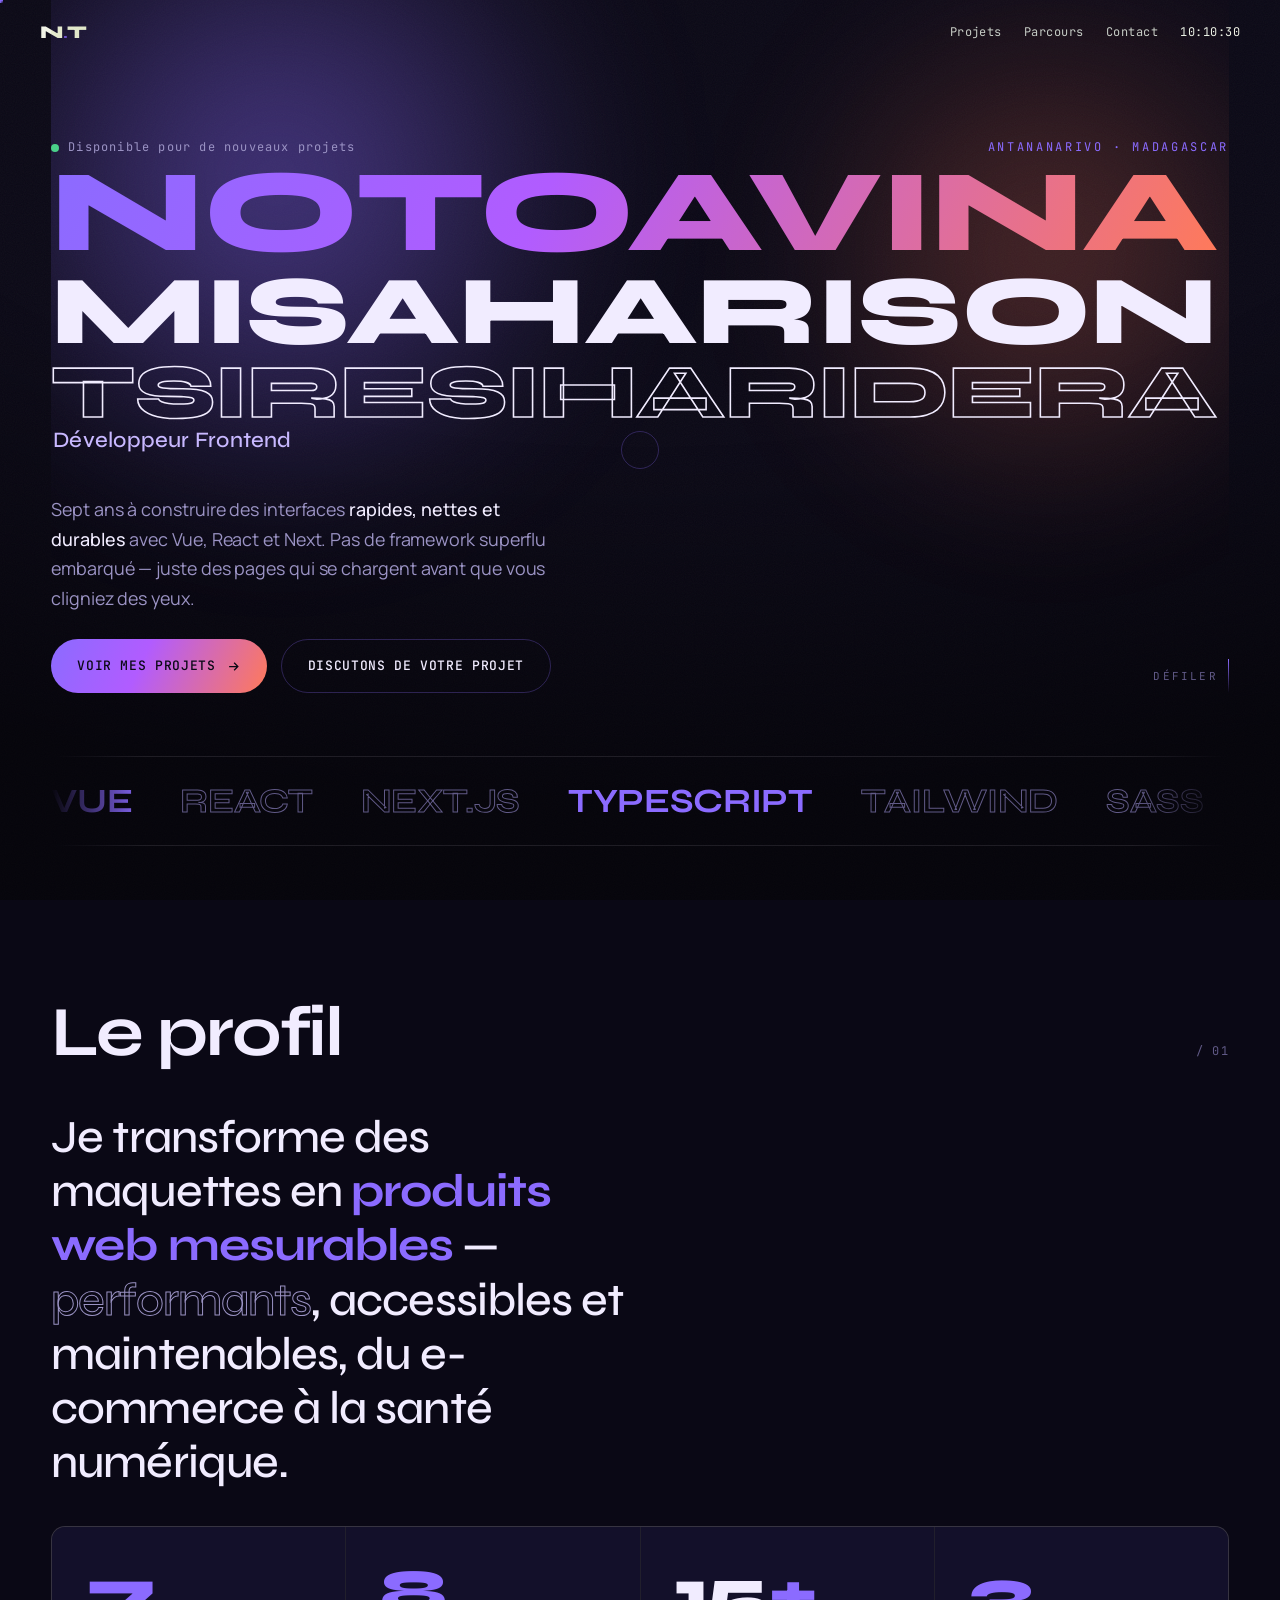
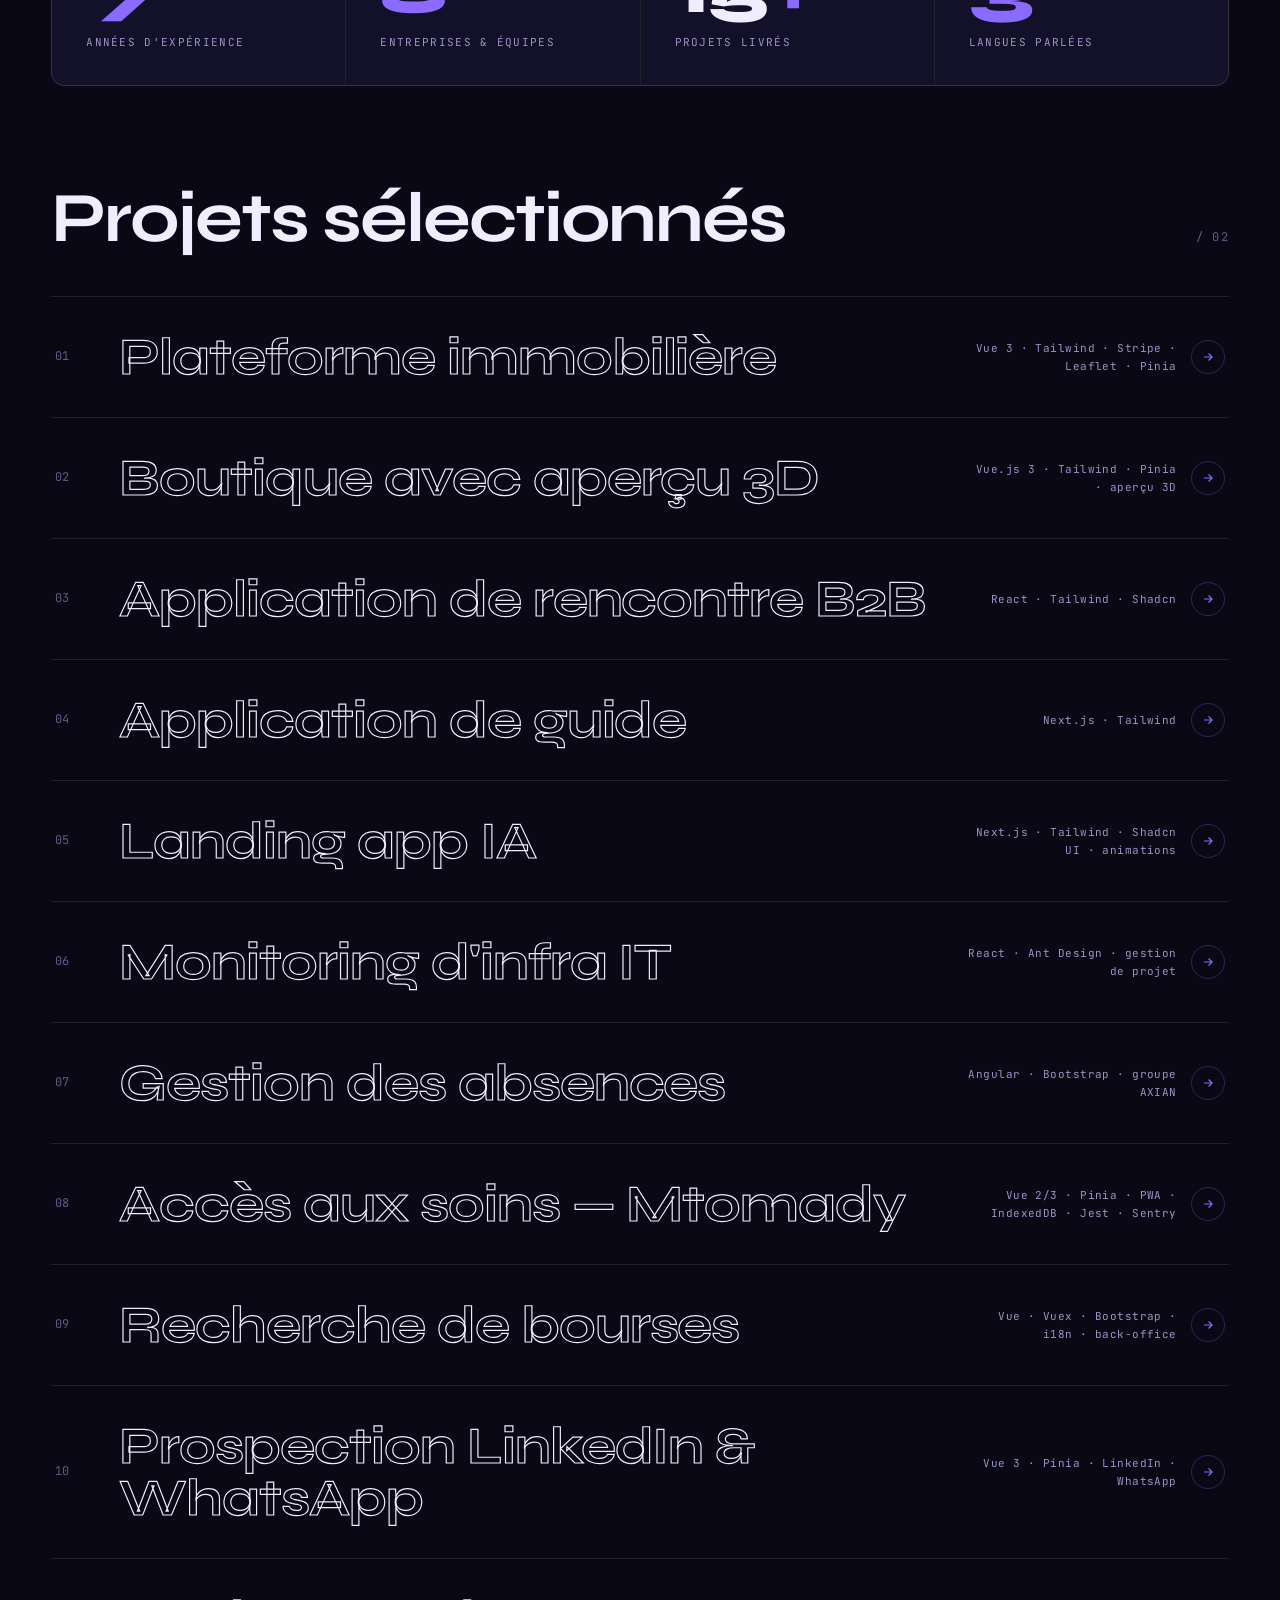
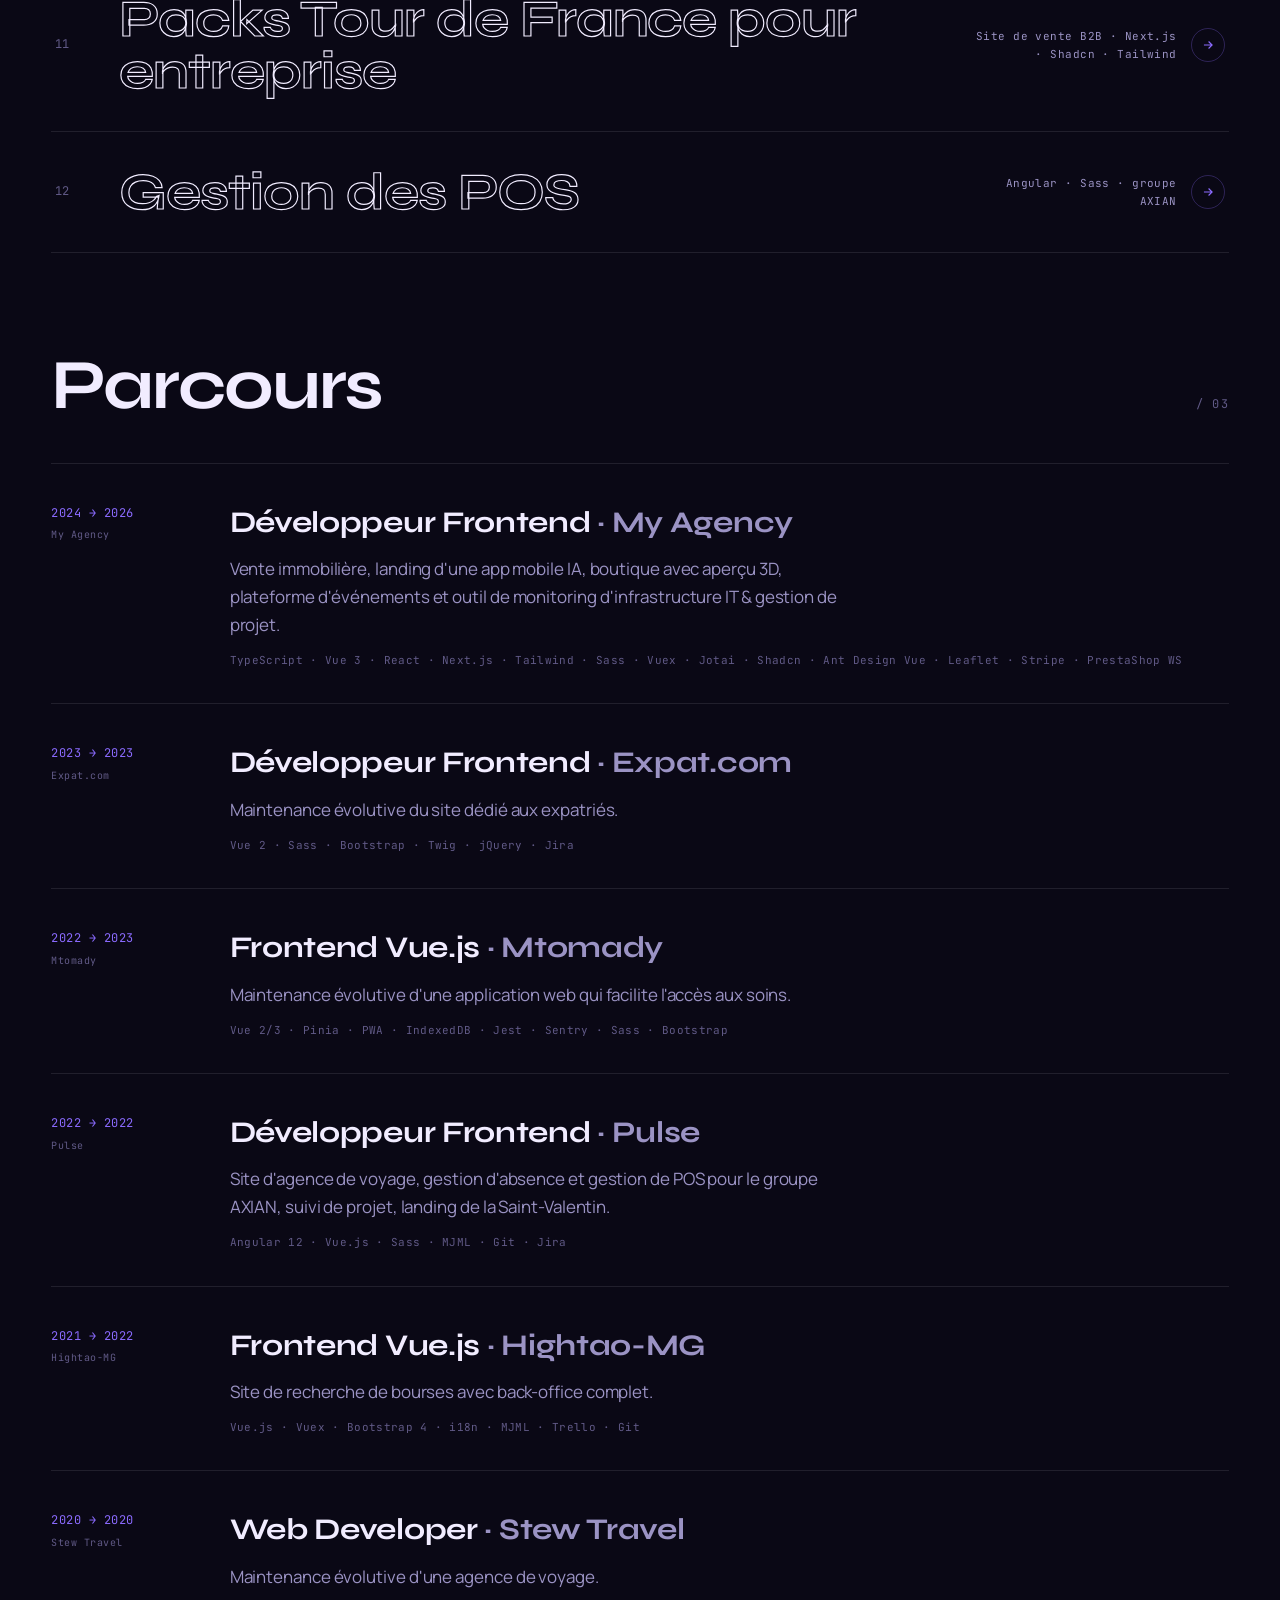
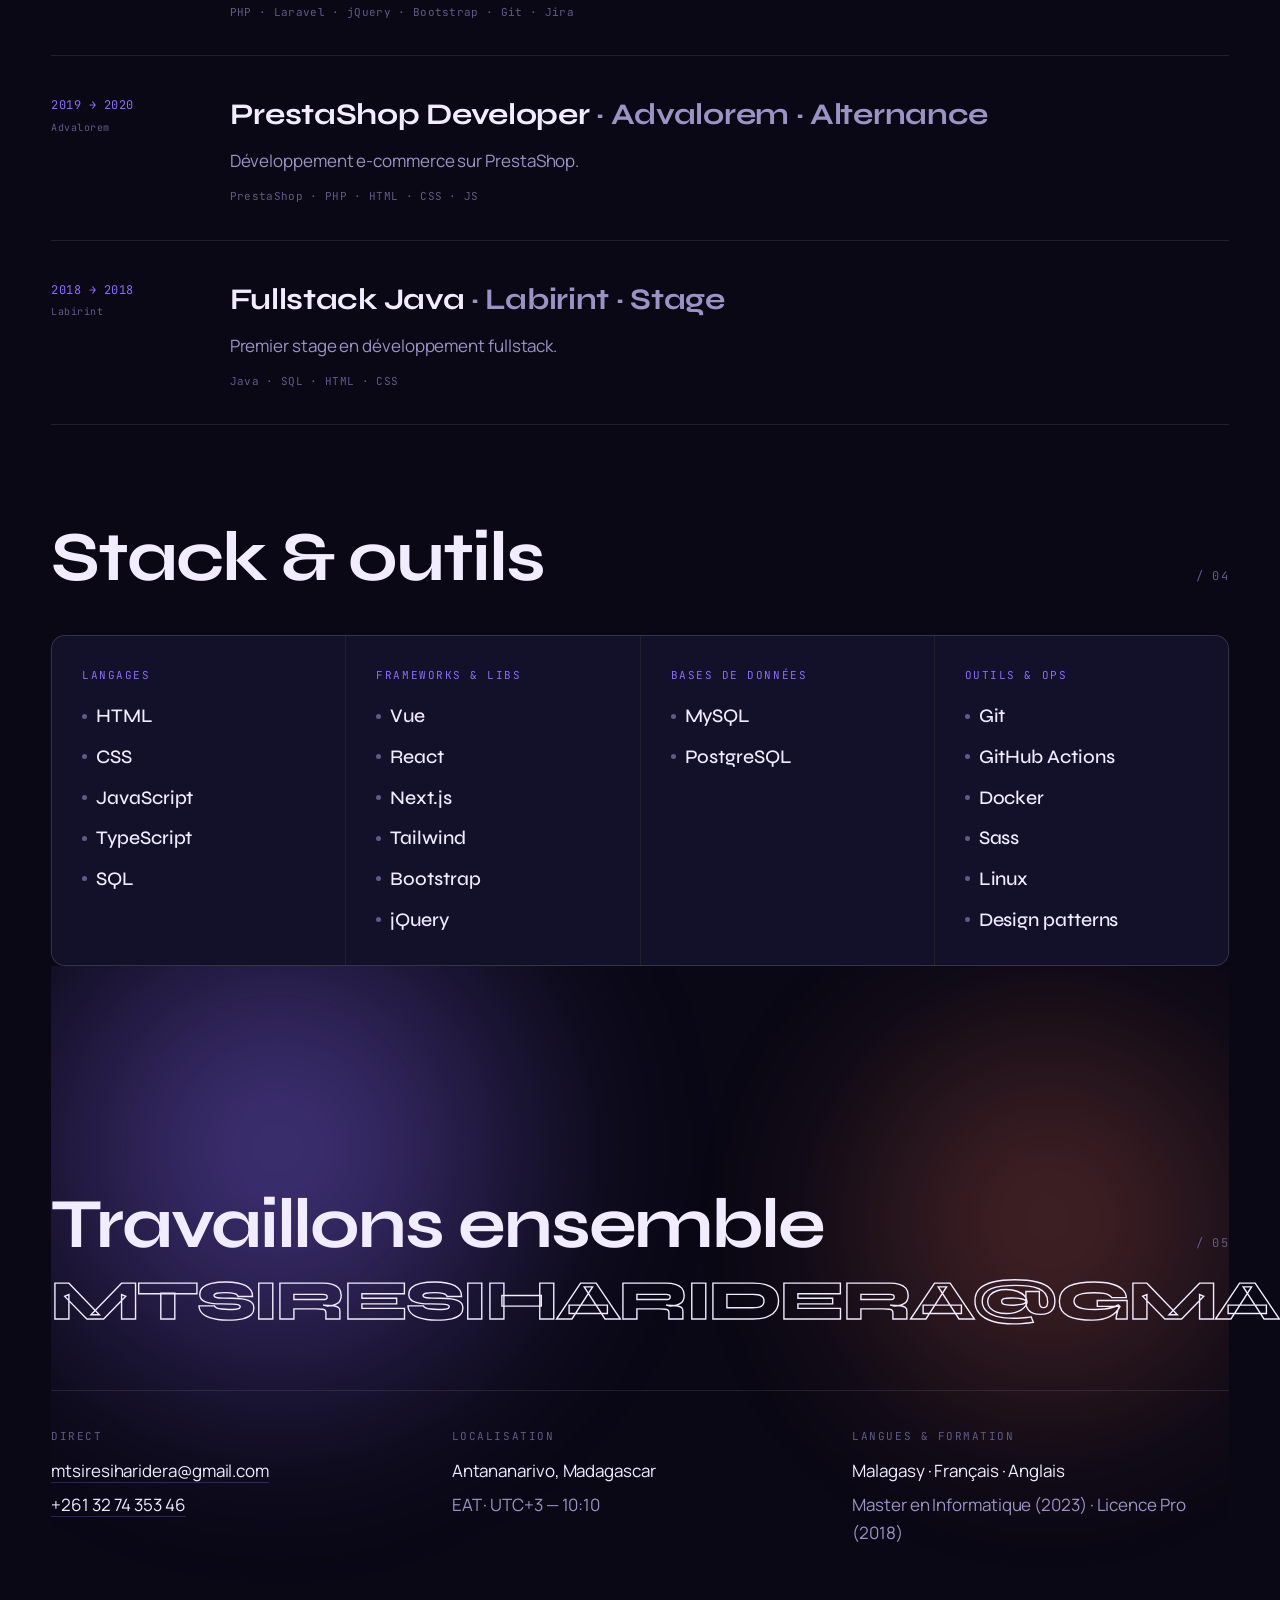
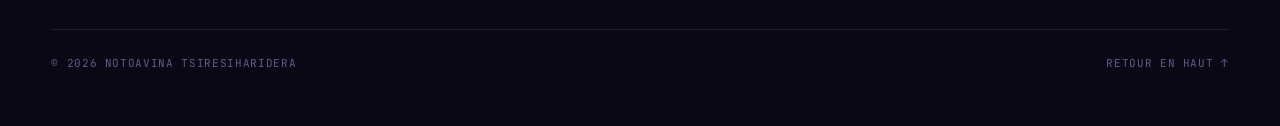
==== index.html @ ce07df44 "Add portfolio page" ====
<!doctype html>
<html lang="fr">
<head>
<meta charset="utf-8">
<meta name="viewport" content="width=device-width, initial-scale=1, viewport-fit=cover">
<title>Notoavina Tsiresiharidera — Développeur Frontend</title>
<meta name="description" content="Notoavina Misaharison Tsiresiharidera — Développeur Frontend basé à Antananarivo. 8 ans à construire des interfaces rapides avec Vue, React et Next.">
<meta name="theme-color" content="#080d1c">

<link rel="preconnect" href="https://fonts.googleapis.com">
<link rel="preconnect" href="https://fonts.gstatic.com" crossorigin>
<link href="https://fonts.googleapis.com/css2?family=Syne:wght@500;600;700;800&family=Manrope:wght@400;500;600;700&family=JetBrains+Mono:wght@400;500&display=swap" rel="stylesheet">

<style>
:root{
  --ink:#0a0815;
  --ink-2:#13102a;
  --ink-3:#1c1640;
  --paper:#f1ecff;
  --dim:#9b93c4;
  --dim-2:#615a87;
  --accent:#8b6bff;
  --accent-2:#c8b8ff;
  --warm:#ff7a59;
  --cool:#8b6bff;
  --line:rgba(241,236,255,.10);
  --line-warm:rgba(139,107,255,.28);
  --grad:linear-gradient(115deg,#8b6bff 0%,#b15cff 42%,#ff7a59 100%);
  --display:'Syne',-apple-system,system-ui,sans-serif;
  --mono:'JetBrains Mono',ui-monospace,monospace;
  --body:'Manrope',-apple-system,BlinkMacSystemFont,'Segoe UI',Roboto,sans-serif;
  --ease:cubic-bezier(.2,.7,.2,1);
}

*{margin:0;padding:0;box-sizing:border-box}
html{-webkit-text-size-adjust:100%}
body{
  background:var(--ink);
  color:var(--paper);
  font-family:var(--body);
  font-size:clamp(15px,1vw + 13px,17px);
  line-height:1.65;
  letter-spacing:-.005em;
  font-weight:400;
  -webkit-font-smoothing:antialiased;
  overflow-x:hidden;
  cursor:none;
}
@media (hover:none),(pointer:coarse){ body{cursor:auto} }

::selection{background:var(--accent);color:var(--ink)}
a{color:inherit;text-decoration:none}
img{max-width:100%}

/* grain + vignette */
.grain{
  position:fixed;inset:0;z-index:1;pointer-events:none;opacity:.045;mix-blend-mode:screen;
  background-image:url("data:image/svg+xml,%3Csvg xmlns='http://www.w3.org/2000/svg' width='160' height='160'%3E%3Cfilter id='n'%3E%3CfeTurbulence type='fractalNoise' baseFrequency='.9' numOctaves='2'/%3E%3C/filter%3E%3Crect width='100%25' height='100%25' filter='url(%23n)'/%3E%3C/svg%3E");
}
.vignette{position:fixed;inset:0;z-index:1;pointer-events:none;
  background:radial-gradient(120% 90% at 50% 0%,transparent 55%,rgba(0,0,0,.5) 100%)}

/* ambient glow */
.glow{position:absolute;inset:0;z-index:-1;pointer-events:none;overflow:hidden}
.glow::before,.glow::after{content:"";position:absolute;border-radius:50%;filter:blur(72px);will-change:transform}
.glow::before{width:60vw;height:60vw;max-width:760px;max-height:760px;left:-12vw;top:-22vh;
  background:radial-gradient(circle,var(--accent),transparent 64%);opacity:.5;animation:float1 17s ease-in-out infinite alternate}
.glow::after{width:48vw;height:48vw;max-width:620px;max-height:620px;right:-10vw;top:-6vh;
  background:radial-gradient(circle,var(--warm),transparent 64%);opacity:.3;animation:float2 21s ease-in-out infinite alternate}
@keyframes float1{to{transform:translate3d(7%,9%,0)}}
@keyframes float2{to{transform:translate3d(-9%,13%,0)}}

/* buttons */
.actions{display:flex;gap:14px;flex-wrap:wrap;margin-top:26px}
.btn{font-family:var(--mono);font-size:13px;letter-spacing:.05em;text-transform:uppercase;
  padding:15px 26px;border-radius:100px;display:inline-flex;align-items:center;gap:10px;font-weight:500;
  transition:transform .35s var(--ease),box-shadow .35s,border-color .3s,color .3s,background .3s}
.btn svg{width:15px;height:15px;transition:transform .35s var(--ease)}
.btn-primary{background:var(--grad);color:#0a0815}
.btn-primary svg{stroke:#0a0815}
.btn-primary:hover{transform:translateY(-3px);box-shadow:0 16px 44px rgba(139,107,255,.45)}
.btn-primary:hover svg{transform:translate(4px,-4px)}
.btn-ghost{border:1px solid var(--line-warm);color:var(--paper)}
.btn-ghost:hover{border-color:var(--accent);color:var(--accent);transform:translateY(-3px)}

/* cursor */
.cur,.cur-d{position:fixed;top:0;left:0;z-index:9999;pointer-events:none;border-radius:50%;
  transform:translate(-50%,-50%);will-change:transform}
.cur{width:38px;height:38px;border:1px solid var(--line-warm);transition:width .25s var(--ease),height .25s var(--ease),border-color .25s,background .25s}
.cur-d{width:5px;height:5px;background:var(--accent)}
.cur.is-hot{width:64px;height:64px;border-color:var(--accent);background:rgba(247,168,107,.06)}
@media (hover:none),(pointer:coarse){ .cur,.cur-d{display:none} }

/* layout */
.wrap{position:relative;z-index:2;width:min(1280px,92vw);margin-inline:auto}
section{position:relative;z-index:2}
.eyebrow{font-family:var(--mono);font-size:12px;letter-spacing:.22em;text-transform:uppercase;color:var(--accent)}

/* nav */
.nav{position:fixed;top:0;left:0;right:0;z-index:50;
  display:flex;align-items:center;justify-content:space-between;
  padding:18px clamp(16px,4vw,40px);
  mix-blend-mode:difference}
.nav .mark{font-family:var(--display);font-weight:800;font-size:18px;letter-spacing:-.02em;color:#fff}
.nav .mark b{color:var(--accent);-webkit-text-fill-color:var(--accent)}
.nav-r{display:flex;align-items:center;gap:22px;font-family:var(--mono);font-size:12px;letter-spacing:.04em}
.nav-r a{color:#fff;opacity:.85;transition:opacity .2s}
.nav-r a:hover{opacity:1}
.clock{color:#fff}
@media(max-width:640px){.nav-r a:not(.cta){display:none}}

/* hero */
.hero{min-height:100svh;display:flex;flex-direction:column;justify-content:flex-end;
  padding-bottom:clamp(28px,6vh,64px);padding-top:120px}
.hero-top{display:flex;justify-content:space-between;align-items:flex-end;gap:24px;flex-wrap:wrap;margin-bottom:auto;padding-top:18px}
.status{display:inline-flex;align-items:center;gap:9px;font-family:var(--mono);font-size:12px;letter-spacing:.1em;color:var(--dim)}
.dot{width:8px;height:8px;border-radius:50%;background:#4ad08a;box-shadow:0 0 0 0 rgba(74,208,138,.6);animation:pulse 2.4s infinite}
@keyframes pulse{0%{box-shadow:0 0 0 0 rgba(74,208,138,.5)}70%{box-shadow:0 0 0 10px rgba(74,208,138,0)}100%{box-shadow:0 0 0 0 rgba(74,208,138,0)}}

.title{font-family:var(--display);font-weight:800;line-height:.92;letter-spacing:-.02em;text-transform:uppercase}
.title .ln{overflow:hidden;display:block}
.title .ln .fit{display:inline-block;white-space:nowrap;font-size:44px;transform:translateY(110%);transition:transform 1s var(--ease)}
.loaded .title .ln .fit{transform:translateY(0)}
.title .ln:nth-child(2) .fit{transition-delay:.07s}
.title .ln:nth-child(3) .fit{transition-delay:.14s}
.title .n-grad{background:var(--grad);-webkit-background-clip:text;background-clip:text;-webkit-text-fill-color:transparent;color:transparent}
.title .n-out{color:transparent;-webkit-text-stroke:1.6px var(--paper);text-stroke:1.6px var(--paper)}
.mid{font-family:var(--display);font-weight:500;font-style:normal;font-size:clamp(15px,2vw,22px);color:var(--accent-2);letter-spacing:.01em;margin:18px 2px 0;text-transform:none}

.hero-foot{display:flex;justify-content:space-between;align-items:flex-end;gap:32px;flex-wrap:wrap;margin-top:clamp(26px,5vh,52px)}
.lede{max-width:46ch;color:var(--dim);font-size:clamp(15px,1.4vw,18px)}
.lede b{color:var(--paper);font-weight:500}
.scroll-c{font-family:var(--mono);font-size:11px;letter-spacing:.2em;color:var(--dim-2);display:flex;align-items:center;gap:10px;text-transform:uppercase}
.scroll-c i{display:block;width:1px;height:34px;background:linear-gradient(var(--accent),transparent);animation:drop 1.8s var(--ease) infinite}
@keyframes drop{0%{transform:scaleY(0);transform-origin:top}45%{transform:scaleY(1);transform-origin:top}55%{transform:scaleY(1);transform-origin:bottom}100%{transform:scaleY(0);transform-origin:bottom}}

/* marquee */
.marquee{border-block:1px solid var(--line);margin-top:clamp(34px,7vh,80px);padding:16px 0;overflow:hidden;white-space:nowrap;-webkit-mask-image:linear-gradient(90deg,transparent,#000 8%,#000 92%,transparent);mask-image:linear-gradient(90deg,transparent,#000 8%,#000 92%,transparent)}
.marquee .track{display:inline-flex;gap:48px;animation:slide 26s linear infinite}
.marquee:hover .track{animation-play-state:paused}
.marquee span{font-family:var(--display);font-weight:700;font-size:clamp(20px,3vw,34px);letter-spacing:-.01em;color:transparent;-webkit-text-stroke:1px var(--dim-2);text-transform:uppercase}
.marquee span.hot{-webkit-text-stroke:0;color:var(--accent)}
@keyframes slide{to{transform:translateX(-50%)}}

/* generic section heads */
.shead{display:flex;align-items:baseline;justify-content:space-between;gap:20px;flex-wrap:wrap;
  padding-block:clamp(64px,11vh,140px) 8px}
.shead h2{font-family:var(--display);font-weight:700;font-size:clamp(30px,5.5vw,76px);line-height:.95;letter-spacing:-.03em}
.shead .num{font-family:var(--mono);font-size:12px;color:var(--dim-2);letter-spacing:.1em}

/* stats */
.stats{display:grid;grid-template-columns:repeat(4,1fr);gap:1px;background:var(--line);border:1px solid var(--line);
  border-radius:14px;overflow:hidden;margin-top:clamp(20px,4vh,40px)}
.stat{background:var(--ink-2);padding:clamp(20px,3vw,34px)}
.stat .n{font-family:var(--display);font-weight:800;font-size:clamp(34px,5vw,62px);line-height:1;letter-spacing:-.02em}
.stat .n em{font-style:normal;color:var(--accent)}
.stat .k{font-family:var(--mono);font-size:11px;letter-spacing:.12em;text-transform:uppercase;color:var(--dim);margin-top:10px}
@media(max-width:760px){.stats{grid-template-columns:repeat(2,1fr)}}

/* intro statement */
.statement{font-family:var(--display);font-weight:500;font-size:clamp(22px,3.6vw,46px);line-height:1.18;letter-spacing:-.02em;max-width:20ch;margin-top:clamp(20px,4vh,46px)}
.statement b{color:var(--accent)}
.statement .o{color:transparent;-webkit-text-stroke:1px var(--dim);text-stroke:1px var(--dim)}

/* WORK index */
.work-list{margin-top:clamp(24px,4vh,40px);border-top:1px solid var(--line)}
.work-item{display:grid;grid-template-columns:46px 1fr auto;align-items:center;gap:18px;
  padding:clamp(20px,3.4vw,34px) 4px;border-bottom:1px solid var(--line);position:relative}
.work-item .wn{font-family:var(--mono);font-size:12px;color:var(--dim-2)}
.work-item h3{font-family:var(--display);font-weight:700;font-size:clamp(22px,4.4vw,52px);letter-spacing:-.02em;line-height:1;
  color:transparent;-webkit-text-stroke:1.2px var(--paper);text-stroke:1.2px var(--paper);transition:color .3s,-webkit-text-stroke .3s}
.work-item .meta{display:flex;align-items:center;gap:14px;flex-wrap:wrap;justify-content:flex-end}
.work-item .tags{font-family:var(--mono);font-size:11px;color:var(--dim);letter-spacing:.04em;text-align:right;max-width:30ch}
.work-item .arrow{width:34px;height:34px;flex:none;border-radius:50%;border:1px solid var(--line-warm);display:grid;place-items:center;
  transition:background .3s,transform .4s var(--ease)}
.work-item .arrow svg{width:14px;height:14px;stroke:var(--accent);transition:transform .4s var(--ease)}
.work-item:hover h3{-webkit-text-stroke:0;color:var(--paper)}
.work-item:hover .arrow{background:var(--accent);transform:rotate(45deg)}
.work-item:hover .arrow svg{stroke:var(--ink)}
.work-item .wfill{position:absolute;inset:0;background:linear-gradient(90deg,rgba(247,168,107,.07),transparent);
  transform:scaleX(0);transform-origin:left;transition:transform .5s var(--ease);z-index:-1}
.work-item:hover .wfill{transform:scaleX(1)}
@media(max-width:760px){
  .work-item{grid-template-columns:34px 1fr;gap:12px}
  .work-item .meta{grid-column:1/-1;justify-content:flex-start;margin-top:14px}
  .work-item .tags{text-align:left}
}

/* floating preview panel (desktop) */
.preview{position:fixed;top:0;left:0;z-index:40;width:340px;height:240px;border-radius:14px;overflow:hidden;
  pointer-events:none;opacity:0;transform:translate(-50%,-50%) scale(.92);transition:opacity .35s,transform .45s var(--ease);
  border:1px solid var(--line-warm);box-shadow:0 30px 80px rgba(0,0,0,.5)}
.preview.on{opacity:1;transform:translate(-50%,-50%) scale(1)}
.preview canvas{width:100%;height:100%;display:block}
.preview .pl{position:absolute;left:14px;bottom:12px;font-family:var(--mono);font-size:11px;letter-spacing:.1em;color:#fff;
  text-shadow:0 1px 8px rgba(0,0,0,.6);text-transform:uppercase}
@media (hover:none),(pointer:coarse){ .preview{display:none} }

/* experience timeline */
.xp{margin-top:clamp(24px,4vh,40px)}
.xp-row{display:grid;grid-template-columns:140px 1fr;gap:clamp(16px,3vw,48px);
  padding:clamp(22px,3.2vw,34px) 0;border-top:1px solid var(--line);align-items:start}
.xp-row:last-child{border-bottom:1px solid var(--line)}
.xp-when{font-family:var(--mono);font-size:12px;color:var(--accent);letter-spacing:.04em;padding-top:6px}
.xp-when small{display:block;color:var(--dim-2);margin-top:4px}
.xp-main h4{font-family:var(--display);font-weight:700;font-size:clamp(20px,2.6vw,30px);letter-spacing:-.01em}
.xp-main h4 span{color:var(--dim)}
.xp-main p{color:var(--dim);max-width:62ch;margin-top:8px}
.xp-main .st{font-family:var(--mono);font-size:11px;color:var(--dim-2);margin-top:12px;letter-spacing:.03em}
@media(max-width:680px){.xp-row{grid-template-columns:1fr;gap:8px}}

/* stack grid */
.stack{display:grid;grid-template-columns:repeat(4,1fr);gap:1px;background:var(--line);border:1px solid var(--line);
  border-radius:14px;overflow:hidden;margin-top:clamp(24px,4vh,40px)}
.scell{background:var(--ink-2);padding:clamp(20px,2.6vw,30px)}
.scell .h{font-family:var(--mono);font-size:11px;letter-spacing:.14em;text-transform:uppercase;color:var(--accent);margin-bottom:16px}
.scell ul{list-style:none;display:flex;flex-direction:column;gap:9px}
.scell li{font-family:var(--display);font-weight:500;font-size:clamp(16px,1.5vw,20px);color:var(--paper);
  display:flex;align-items:center;gap:9px;transition:color .2s,transform .25s var(--ease)}
.scell li::before{content:"";width:5px;height:5px;border-radius:50%;background:var(--dim-2);flex:none;transition:background .2s}
.scell li:hover{color:var(--accent);transform:translateX(4px)}
.scell li:hover::before{background:var(--accent)}
@media(max-width:860px){.stack{grid-template-columns:repeat(2,1fr)}}
@media(max-width:480px){.stack{grid-template-columns:1fr}}

/* contact */
.contact{padding-block:clamp(80px,14vh,180px) clamp(40px,6vh,70px)}
.cmail{display:inline-block;font-family:var(--display);font-weight:800;letter-spacing:-.03em;line-height:.9;text-transform:uppercase;
  font-size:clamp(16px,6vw,56px);color:transparent;-webkit-text-stroke:1.4px var(--paper);text-stroke:1.4px var(--paper);
  transition:-webkit-text-stroke .3s,color .3s;white-space:nowrap}
.cmail:hover{-webkit-text-stroke:0;color:var(--accent)}
.cgrid{display:grid;grid-template-columns:repeat(3,1fr);gap:24px;margin-top:clamp(40px,7vh,72px);
  border-top:1px solid var(--line);padding-top:36px}
.cgrid .h{font-family:var(--mono);font-size:11px;letter-spacing:.14em;text-transform:uppercase;color:var(--dim-2);margin-bottom:12px}
.cgrid p{color:var(--paper)}
.cgrid a{border-bottom:1px solid var(--line-warm);transition:color .2s}
.cgrid a:hover{color:var(--accent)}
@media(max-width:700px){.cgrid{grid-template-columns:1fr;gap:28px}}

.foot{display:flex;justify-content:space-between;align-items:center;gap:20px;flex-wrap:wrap;
  margin-top:clamp(50px,9vh,100px);padding-top:24px;border-top:1px solid var(--line);
  font-family:var(--mono);font-size:11px;letter-spacing:.06em;color:var(--dim-2);text-transform:uppercase}

/* reveal */
.reveal{opacity:0;transform:translateY(26px);transition:opacity .9s var(--ease),transform .9s var(--ease)}
.reveal.in{opacity:1;transform:none}

/* loader */
.loader{position:fixed;inset:0;z-index:200;background:var(--ink);display:grid;place-items:center;
  transition:opacity .6s ease,visibility .6s}
.loader.gone{opacity:0;visibility:hidden}
.loader .lc{font-family:var(--mono);font-size:13px;letter-spacing:.3em;color:var(--accent);text-transform:uppercase}
.loader .lc b{color:var(--paper);font-weight:400}

.foot .totop{transition:color .2s}
.foot .totop:hover{color:var(--accent)}

/* ---- mobile fine-tuning ---- */
@media(max-width:600px){
  body{font-size:15px}
  .hero{padding-top:104px}
  .title .n-out{-webkit-text-stroke-width:1px;text-stroke-width:1px}
  .cmail{-webkit-text-stroke-width:1px;text-stroke-width:1px}
  .hero-foot{margin-top:30px}
  .marquee{margin-top:34px}
  .shead{padding-block:56px 8px}
  .nav{padding:14px 18px}
  .nav .mark{font-size:16px}
}
@media(max-width:380px){
  .wrap{width:91vw}
  .nav-r{gap:14px}
}

@media (prefers-reduced-motion:reduce){
  *{animation:none!important;transition:none!important}
  .title .ln span{transform:none}
  .reveal{opacity:1;transform:none}
}
</style>
</head>
<body>

<div class="loader" id="loader"><div class="lc"><b id="lpct">00</b> — Chargement</div></div>

<div class="grain"></div>
<div class="vignette"></div>
<div class="cur" id="cur"></div>
<div class="cur-d" id="curd"></div>

<div class="preview" id="preview"><canvas id="pcanvas" width="340" height="240"></canvas><div class="pl" id="plabel"></div></div>

<nav class="nav">
  <a class="mark" href="#top">N<b>.</b>T</a>
  <div class="nav-r">
    <a href="#work">Projets</a>
    <a href="#xp">Parcours</a>
    <a href="#contact" class="cta">Contact</a>
    <span class="clock" id="clock">--:--:--</span>
  </div>
</nav>

<main id="top">

<!-- HERO -->
<section class="hero wrap">
  <div class="glow"></div>
  <div class="hero-top">
    <span class="status"><span class="dot"></span>Disponible pour de nouveaux projets</span>
    <span class="eyebrow">Antananarivo · Madagascar</span>
  </div>

  <h1 class="title" id="title">
    <span class="ln"><span class="fit n-grad">Notoavina</span></span>
    <span class="ln"><span class="fit">Misaharison</span></span>
    <span class="ln"><span class="fit n-out">Tsiresiharidera</span></span>
    <span class="mid">Développeur Frontend</span>
  </h1>

  <div class="hero-foot">
    <div class="lede-wrap">
      <p class="lede">Sept ans à construire des interfaces <b>rapides, nettes et durables</b> avec Vue, React et Next. Pas de framework superflu embarqué — juste des pages qui se chargent avant que vous cligniez des yeux.</p>
      <div class="actions">
        <a class="btn btn-primary" href="#work">Voir mes projets <svg viewBox="0 0 24 24" fill="none"><path d="M5 12h14M13 6l6 6-6 6" stroke-width="2"/></svg></a>
        <a class="btn btn-ghost" href="#contact">Discutons de votre projet</a>
      </div>
    </div>
    <span class="scroll-c">Défiler<i></i></span>
  </div>

  <div class="marquee" aria-hidden="true">
    <div class="track" id="mtrack"></div>
  </div>
</section>

<!-- INTRO / STATS -->
<section class="wrap" id="about">
  <div class="shead reveal"><h2>Le profil</h2><span class="num">/ 01</span></div>
  <p class="statement reveal">Je transforme des maquettes en <b>produits web mesurables</b> — <span class="o">performants</span>, accessibles et maintenables, du e-commerce à la santé numérique.</p>

  <div class="stats reveal">
    <div class="stat"><div class="n"><em>7</em></div><div class="k">Années d'expérience</div></div>
    <div class="stat"><div class="n"><em>8</em></div><div class="k">Entreprises & équipes</div></div>
    <div class="stat"><div class="n">15<em>+</em></div><div class="k">Projets livrés</div></div>
    <div class="stat"><div class="n"><em>3</em></div><div class="k">Langues parlées</div></div>
  </div>
</section>

<!-- WORK -->
<section class="wrap" id="work">
  <div class="shead reveal"><h2>Projets sélectionnés</h2><span class="num">/ 02</span></div>
  <div class="work-list" id="worklist">
    <a class="work-item" href="#contact" data-hue="22" data-label="Vue 3 · Stripe · Leaflet"><span class="wfill"></span>
      <span class="wn">01</span>
      <h3>Plateforme immobilière</h3>
      <span class="meta"><span class="tags">Vue 3 · Tailwind · Stripe · Leaflet · Pinia</span>
      <span class="arrow"><svg viewBox="0 0 24 24" fill="none"><path d="M5 12h14M13 6l6 6-6 6" stroke-width="2"/></svg></span></span>
    </a>
    <a class="work-item" href="#contact" data-hue="280" data-label="Vue 3 · Tailwind · Pinia"><span class="wfill"></span>
      <span class="wn">02</span>
      <h3>Boutique avec aperçu 3D</h3>
      <span class="meta"><span class="tags">Vue.js 3 · Tailwind · Pinia · aperçu 3D</span>
      <span class="arrow"><svg viewBox="0 0 24 24" fill="none"><path d="M5 12h14M13 6l6 6-6 6" stroke-width="2"/></svg></span></span>
    </a>
    <a class="work-item" href="#contact" data-hue="320" data-label="React · Tailwind · Shadcn"><span class="wfill"></span>
      <span class="wn">03</span>
      <h3>Application de rencontre B2B</h3>
      <span class="meta"><span class="tags">React · Tailwind · Shadcn</span>
      <span class="arrow"><svg viewBox="0 0 24 24" fill="none"><path d="M5 12h14M13 6l6 6-6 6" stroke-width="2"/></svg></span></span>
    </a>
    <a class="work-item" href="#contact" data-hue="175" data-label="Next.js · Tailwind"><span class="wfill"></span>
      <span class="wn">04</span>
      <h3>Application de guide</h3>
      <span class="meta"><span class="tags">Next.js · Tailwind</span>
      <span class="arrow"><svg viewBox="0 0 24 24" fill="none"><path d="M5 12h14M13 6l6 6-6 6" stroke-width="2"/></svg></span></span>
    </a>
    <a class="work-item" href="#contact" data-hue="200" data-label="Next · Tailwind · Shadcn"><span class="wfill"></span>
      <span class="wn">05</span>
      <h3>Landing app IA</h3>
      <span class="meta"><span class="tags">Next.js · Tailwind · Shadcn UI · animations</span>
      <span class="arrow"><svg viewBox="0 0 24 24" fill="none"><path d="M5 12h14M13 6l6 6-6 6" stroke-width="2"/></svg></span></span>
    </a>
    <a class="work-item" href="#contact" data-hue="150" data-label="React · Ant Design"><span class="wfill"></span>
      <span class="wn">06</span>
      <h3>Monitoring d'infra IT</h3>
      <span class="meta"><span class="tags">React · Ant Design · gestion de projet</span>
      <span class="arrow"><svg viewBox="0 0 24 24" fill="none"><path d="M5 12h14M13 6l6 6-6 6" stroke-width="2"/></svg></span></span>
    </a>
    <a class="work-item" href="#contact" data-hue="100" data-label="Angular · Bootstrap"><span class="wfill"></span>
      <span class="wn">07</span>
      <h3>Gestion des absences</h3>
      <span class="meta"><span class="tags">Angular · Bootstrap · groupe AXIAN</span>
      <span class="arrow"><svg viewBox="0 0 24 24" fill="none"><path d="M5 12h14M13 6l6 6-6 6" stroke-width="2"/></svg></span></span>
    </a>
    <a class="work-item" href="#contact" data-hue="340" data-label="Vue 2/3 · Pinia · PWA"><span class="wfill"></span>
      <span class="wn">08</span>
      <h3>Accès aux soins — Mtomady</h3>
      <span class="meta"><span class="tags">Vue 2/3 · Pinia · PWA · IndexedDB · Jest · Sentry</span>
      <span class="arrow"><svg viewBox="0 0 24 24" fill="none"><path d="M5 12h14M13 6l6 6-6 6" stroke-width="2"/></svg></span></span>
    </a>
    <a class="work-item" href="#contact" data-hue="50" data-label="Vue · Vuex · i18n"><span class="wfill"></span>
      <span class="wn">09</span>
      <h3>Recherche de bourses</h3>
      <span class="meta"><span class="tags">Vue · Vuex · Bootstrap · i18n · back-office</span>
      <span class="arrow"><svg viewBox="0 0 24 24" fill="none"><path d="M5 12h14M13 6l6 6-6 6" stroke-width="2"/></svg></span></span>
    </a>
    <a class="work-item" href="#contact" data-hue="215" data-label="Vue 3 · Pinia"><span class="wfill"></span>
      <span class="wn">10</span>
      <h3>Prospection LinkedIn &amp; WhatsApp</h3>
      <span class="meta"><span class="tags">Vue 3 · Pinia · LinkedIn · WhatsApp</span>
      <span class="arrow"><svg viewBox="0 0 24 24" fill="none"><path d="M5 12h14M13 6l6 6-6 6" stroke-width="2"/></svg></span></span>
    </a>
    <a class="work-item" href="#contact" data-hue="38" data-label="Next.js · Shadcn · Tailwind"><span class="wfill"></span>
      <span class="wn">11</span>
      <h3>Packs Tour de France pour entreprise</h3>
      <span class="meta"><span class="tags">Site de vente B2B · Next.js · Shadcn · Tailwind</span>
      <span class="arrow"><svg viewBox="0 0 24 24" fill="none"><path d="M5 12h14M13 6l6 6-6 6" stroke-width="2"/></svg></span></span>
    </a>
    <a class="work-item" href="#contact" data-hue="130" data-label="Angular · Sass"><span class="wfill"></span>
      <span class="wn">12</span>
      <h3>Gestion des POS</h3>
      <span class="meta"><span class="tags">Angular · Sass · groupe AXIAN</span>
      <span class="arrow"><svg viewBox="0 0 24 24" fill="none"><path d="M5 12h14M13 6l6 6-6 6" stroke-width="2"/></svg></span></span>
    </a>
  </div>
</section>

<!-- EXPERIENCE -->
<section class="wrap" id="xp">
  <div class="shead reveal"><h2>Parcours</h2><span class="num">/ 03</span></div>
  <div class="xp">
    <div class="xp-row reveal">
      <div class="xp-when">2024 → 2026<small>My Agency</small></div>
      <div class="xp-main">
        <h4>Développeur Frontend <span>· My Agency</span></h4>
        <p>Vente immobilière, landing d'une app mobile IA, boutique avec aperçu 3D, plateforme d'événements et outil de monitoring d'infrastructure IT & gestion de projet.</p>
        <div class="st">TypeScript · Vue 3 · React · Next.js · Tailwind · Sass · Vuex · Jotai · Shadcn · Ant Design Vue · Leaflet · Stripe · PrestaShop WS</div>
      </div>
    </div>
    <div class="xp-row reveal">
      <div class="xp-when">2023 → 2023<small>Expat.com</small></div>
      <div class="xp-main">
        <h4>Développeur Frontend <span>· Expat.com</span></h4>
        <p>Maintenance évolutive du site dédié aux expatriés.</p>
        <div class="st">Vue 2 · Sass · Bootstrap · Twig · jQuery · Jira</div>
      </div>
    </div>
    <div class="xp-row reveal">
      <div class="xp-when">2022 → 2023<small>Mtomady</small></div>
      <div class="xp-main">
        <h4>Frontend Vue.js <span>· Mtomady</span></h4>
        <p>Maintenance évolutive d'une application web qui facilite l'accès aux soins.</p>
        <div class="st">Vue 2/3 · Pinia · PWA · IndexedDB · Jest · Sentry · Sass · Bootstrap</div>
      </div>
    </div>
    <div class="xp-row reveal">
      <div class="xp-when">2022 → 2022<small>Pulse</small></div>
      <div class="xp-main">
        <h4>Développeur Frontend <span>· Pulse</span></h4>
        <p>Site d'agence de voyage, gestion d'absence et gestion de POS pour le groupe AXIAN, suivi de projet, landing de la Saint-Valentin.</p>
        <div class="st">Angular 12 · Vue.js · Sass · MJML · Git · Jira</div>
      </div>
    </div>
    <div class="xp-row reveal">
      <div class="xp-when">2021 → 2022<small>Hightao-MG</small></div>
      <div class="xp-main">
        <h4>Frontend Vue.js <span>· Hightao-MG</span></h4>
        <p>Site de recherche de bourses avec back-office complet.</p>
        <div class="st">Vue.js · Vuex · Bootstrap 4 · i18n · MJML · Trello · Git</div>
      </div>
    </div>
    <div class="xp-row reveal">
      <div class="xp-when">2020 → 2020<small>Stew Travel</small></div>
      <div class="xp-main">
        <h4>Web Developer <span>· Stew Travel</span></h4>
        <p>Maintenance évolutive d'une agence de voyage.</p>
        <div class="st">PHP · Laravel · jQuery · Bootstrap · Git · Jira</div>
      </div>
    </div>
    <div class="xp-row reveal">
      <div class="xp-when">2019 → 2020<small>Advalorem</small></div>
      <div class="xp-main">
        <h4>PrestaShop Developer <span>· Advalorem · Alternance</span></h4>
        <p>Développement e-commerce sur PrestaShop.</p>
        <div class="st">PrestaShop · PHP · HTML · CSS · JS</div>
      </div>
    </div>
    <div class="xp-row reveal">
      <div class="xp-when">2018 → 2018<small>Labirint</small></div>
      <div class="xp-main">
        <h4>Fullstack Java <span>· Labirint · Stage</span></h4>
        <p>Premier stage en développement fullstack.</p>
        <div class="st">Java · SQL · HTML · CSS</div>
      </div>
    </div>
  </div>
</section>

<!-- STACK -->
<section class="wrap" id="stack">
  <div class="shead reveal"><h2>Stack & outils</h2><span class="num">/ 04</span></div>
  <div class="stack reveal">
    <div class="scell">
      <div class="h">Langages</div>
      <ul><li>HTML</li><li>CSS</li><li>JavaScript</li><li>TypeScript</li><li>SQL</li></ul>
    </div>
    <div class="scell">
      <div class="h">Frameworks & libs</div>
      <ul><li>Vue</li><li>React</li><li>Next.js</li><li>Tailwind</li><li>Bootstrap</li><li>jQuery</li></ul>
    </div>
    <div class="scell">
      <div class="h">Bases de données</div>
      <ul><li>MySQL</li><li>PostgreSQL</li></ul>
    </div>
    <div class="scell">
      <div class="h">Outils & ops</div>
      <ul><li>Git</li><li>GitHub Actions</li><li>Docker</li><li>Sass</li><li>Linux</li><li>Design patterns</li></ul>
    </div>
  </div>
</section>

<!-- CONTACT -->
<section class="wrap contact" id="contact">
  <div class="glow"></div>
  <div class="shead reveal" style="padding-bottom:18px"><h2>Travaillons ensemble</h2><span class="num">/ 05</span></div>
  <a class="cmail reveal" href="mailto:mtsiresiharidera@gmail.com">mtsiresiharidera@gmail.com</a>

  <div class="cgrid reveal">
    <div>
      <div class="h">Direct</div>
      <p><a href="mailto:mtsiresiharidera@gmail.com">mtsiresiharidera@gmail.com</a></p>
      <p style="margin-top:6px"><a href="tel:+261327435346">+261 32 74 353 46</a></p>
    </div>
    <div>
      <div class="h">Localisation</div>
      <p>Antananarivo, Madagascar</p>
      <p style="margin-top:6px;color:var(--dim)">EAT · UTC+3 — <span id="clock2">--:--</span></p>
    </div>
    <div>
      <div class="h">Langues & formation</div>
      <p>Malagasy · Français · Anglais</p>
      <p style="margin-top:6px;color:var(--dim)">Master en Informatique (2023) · Licence Pro (2018)</p>
    </div>
  </div>

  <div class="foot">
    <span>© 2026 Notoavina Tsiresiharidera</span>
    <a href="#top" class="totop">Retour en haut ↑</a>
  </div>
</section>

</main>

<script>
(function(){
  var reduce = window.matchMedia('(prefers-reduced-motion:reduce)').matches;
  var coarse = window.matchMedia('(hover:none),(pointer:coarse)').matches;

  /* ---- loader ---- */
  var loader=document.getElementById('loader'), lpct=document.getElementById('lpct'), p=0;
  var li=setInterval(function(){ p=Math.min(100,p+Math.ceil(Math.random()*18)); lpct.textContent=('0'+p).slice(-2); if(p>=100){clearInterval(li);} },70);
  function finish(){
    setTimeout(function(){
      lpct.textContent='100';
      loader.classList.add('gone');
      document.body.classList.add('loaded');
    }, 380);
  }
  if(document.readyState==='complete') finish(); else window.addEventListener('load',finish);

  /* ---- marquee content ---- */
  var words=['Vue','React','Next.js','TypeScript','Tailwind','Sass','Pinia','Vuex','Docker','GitHub Actions','PostgreSQL','PWA','Performance','Accessibilité'];
  var track=document.getElementById('mtrack'), html='';
  function build(){ var s=''; words.forEach(function(w,i){ s+='<span'+(i%3===0?' class="hot"':'')+'>'+w+'</span>'; }); return s; }
  track.innerHTML=build()+build();

  /* ---- fit the name to the available width (no clipping, full-bleed feel) ---- */
  var titleEl=document.getElementById('title');
  function fitName(){
    if(!titleEl) return;
    var cap=Math.min(window.innerHeight*0.2,192);
    titleEl.querySelectorAll('.fit').forEach(function(el){
      var box=el.parentElement.clientWidth;
      el.style.fontSize='100px';
      var nat=el.scrollWidth||1;
      var size=100*(box/nat)*0.99;
      el.style.fontSize=Math.min(size,cap)+'px';
    });
  }
  fitName();
  if(document.fonts&&document.fonts.ready){ document.fonts.ready.then(fitName); }
  var rsz; addEventListener('resize',function(){ clearTimeout(rsz); rsz=setTimeout(fitName,120); },{passive:true});

  /* ---- clock (Antananarivo) ---- */
  var c1=document.getElementById('clock'), c2=document.getElementById('clock2');
  function tick(){
    try{
      var t=new Date().toLocaleTimeString('fr-FR',{timeZone:'Indian/Antananarivo',hour12:false});
      if(c1)c1.textContent=t;
      if(c2)c2.textContent=t.slice(0,5);
    }catch(e){}
  }
  tick(); setInterval(tick,1000);

  /* ---- reveal ---- */
  var io=new IntersectionObserver(function(es){
    es.forEach(function(e){ if(e.isIntersecting){ e.target.classList.add('in'); io.unobserve(e.target);} });
  },{threshold:.12, rootMargin:'0px 0px -8% 0px'});
  document.querySelectorAll('.reveal').forEach(function(el){ io.observe(el); });

  /* ---- cursor ---- */
  if(!coarse && !reduce){
    var cur=document.getElementById('cur'), curd=document.getElementById('curd');
    var mx=innerWidth/2,my=innerHeight/2,cx=mx,cy=my;
    addEventListener('mousemove',function(e){ mx=e.clientX;my=e.clientY; curd.style.transform='translate('+(mx-2.5)+'px,'+(my-2.5)+'px)'; },{passive:true});
    (function loop(){ cx+=(mx-cx)*.18; cy+=(my-cy)*.18; cur.style.transform='translate('+(cx-19)+'px,'+(cy-19)+'px)'; requestAnimationFrame(loop); })();
    document.querySelectorAll('a,.work-item,li,.cmail,.stat').forEach(function(el){
      el.addEventListener('mouseenter',function(){cur.classList.add('is-hot')});
      el.addEventListener('mouseleave',function(){cur.classList.remove('is-hot')});
    });
  }

  /* ---- work preview (generative canvas, no images) ---- */
  if(!coarse){
    var prev=document.getElementById('preview'), cv=document.getElementById('pcanvas'), ctx=cv.getContext('2d'), plabel=document.getElementById('plabel');
    var W=340,H=240, raf=null, hue=20, on=false, px=0,py=0, tx=0,ty=0, seed=0;
    function draw(){
      seed+=0.012;
      ctx.clearRect(0,0,W,H);
      // base
      var g=ctx.createLinearGradient(0,0,W,H);
      g.addColorStop(0,'hsl('+hue+',55%,16%)');
      g.addColorStop(1,'hsl('+((hue+40)%360)+',60%,9%)');
      ctx.fillStyle=g; ctx.fillRect(0,0,W,H);
      // moving blobs
      for(var i=0;i<3;i++){
        var bx=W*(.3+.4*Math.sin(seed+i*2.1)), by=H*(.4+.35*Math.cos(seed*1.3+i));
        var r=ctx.createRadialGradient(bx,by,0,bx,by,150);
        r.addColorStop(0,'hsla('+((hue+i*30)%360)+',85%,60%,'+(.5-i*.12)+')');
        r.addColorStop(1,'hsla('+hue+',85%,60%,0)');
        ctx.fillStyle=r; ctx.fillRect(0,0,W,H);
      }
      // grid lines (interface motif)
      ctx.strokeStyle='rgba(255,255,255,.08)'; ctx.lineWidth=1;
      for(var x=0;x<=W;x+=34){ctx.beginPath();ctx.moveTo(x,0);ctx.lineTo(x,H);ctx.stroke();}
      for(var y=0;y<=H;y+=34){ctx.beginPath();ctx.moveTo(0,y);ctx.lineTo(W,y);ctx.stroke();}
      raf=requestAnimationFrame(draw);
    }
    function move(e){ tx=e.clientX; ty=e.clientY; }
    (function pl(){ px+=(tx-px)*.16; py+=(ty-py)*.16; prev.style.left=px+'px'; prev.style.top=py+'px'; requestAnimationFrame(pl); })();
    document.querySelectorAll('.work-item').forEach(function(it){
      it.addEventListener('mouseenter',function(e){
        hue=parseFloat(it.dataset.hue)||20; plabel.textContent=it.dataset.label||'';
        tx=px=e.clientX; ty=py=e.clientY;
        prev.classList.add('on'); if(!raf) draw();
      });
      it.addEventListener('mousemove',move);
      it.addEventListener('mouseleave',function(){ prev.classList.remove('on'); if(raf){cancelAnimationFrame(raf);raf=null;} });
    });
  }

  /* ---- smooth anchor ---- */
  document.querySelectorAll('a[href^="#"]').forEach(function(a){
    a.addEventListener('click',function(e){
      var id=a.getAttribute('href'); if(id.length<2) return;
      var t=document.querySelector(id); if(!t) return;
      e.preventDefault(); t.scrollIntoView({behavior:reduce?'auto':'smooth',block:'start'});
    });
  });
})();
</script>
</body>
</html>
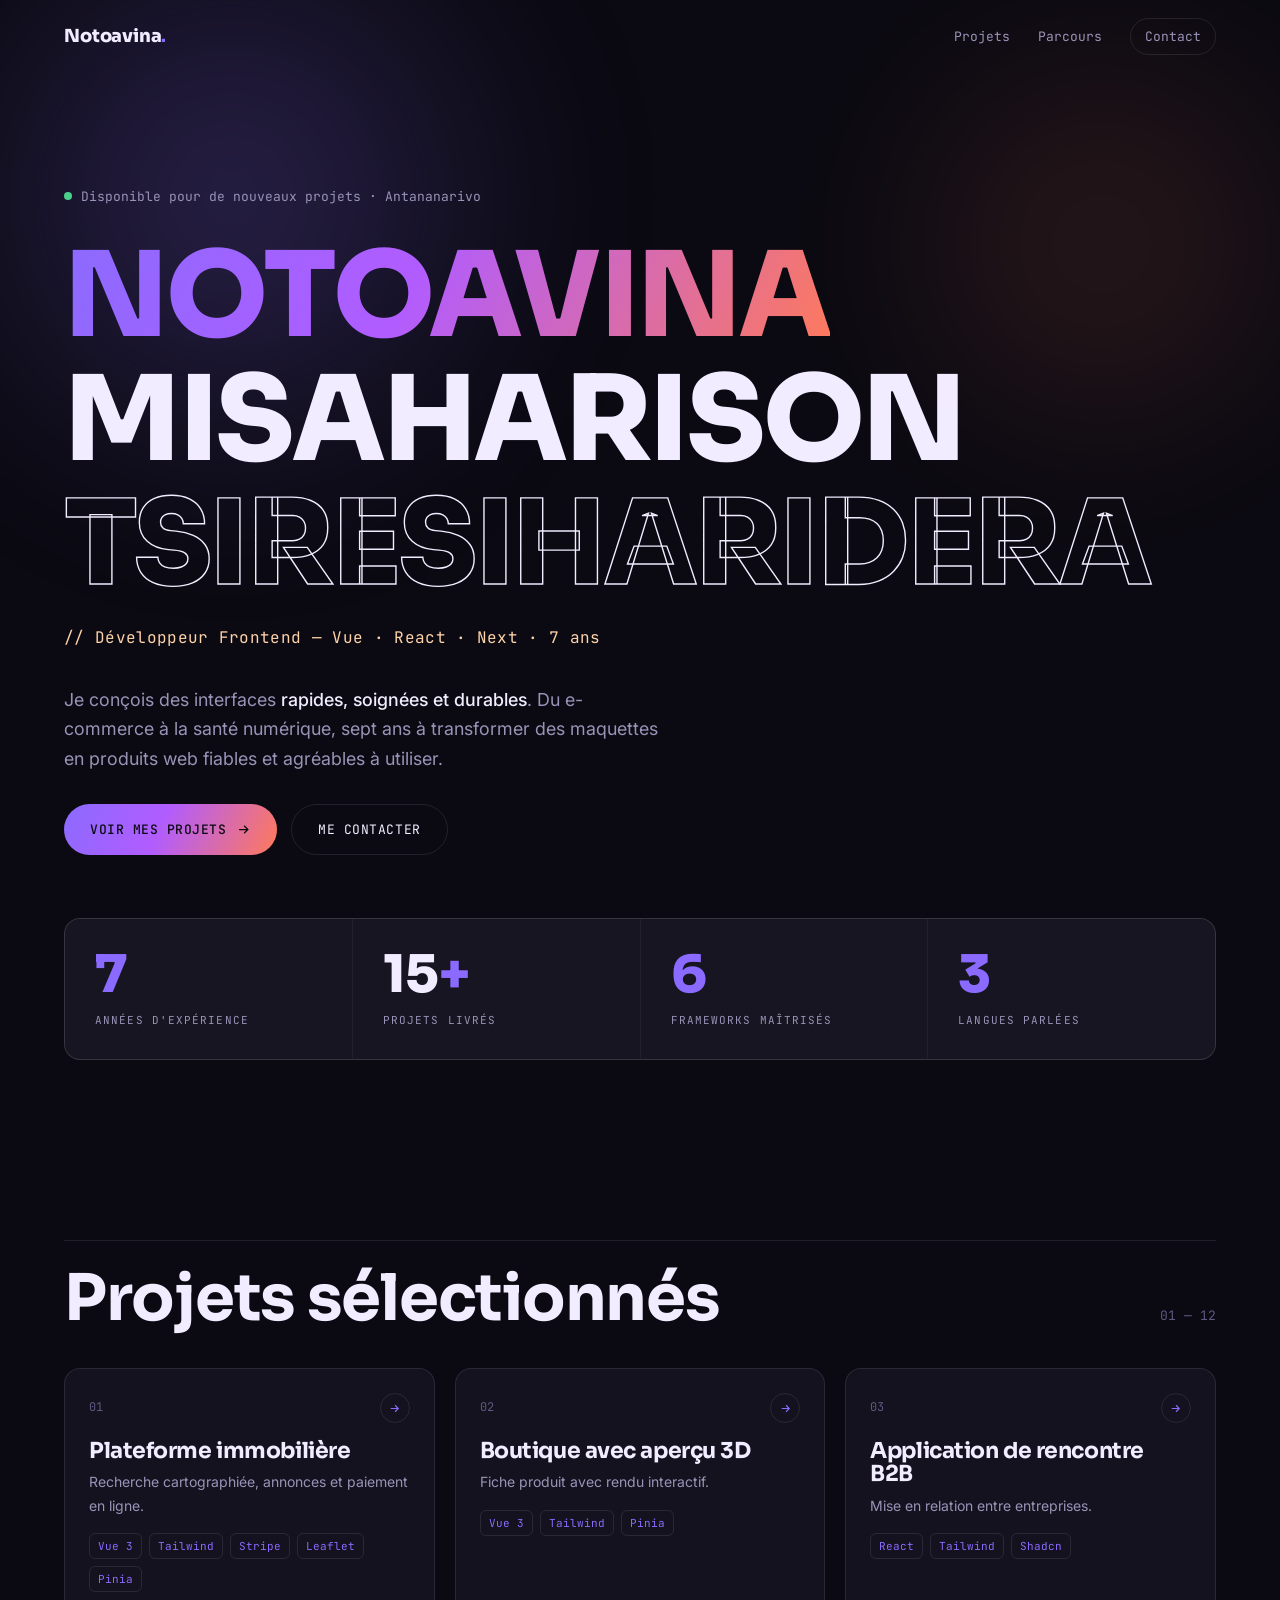
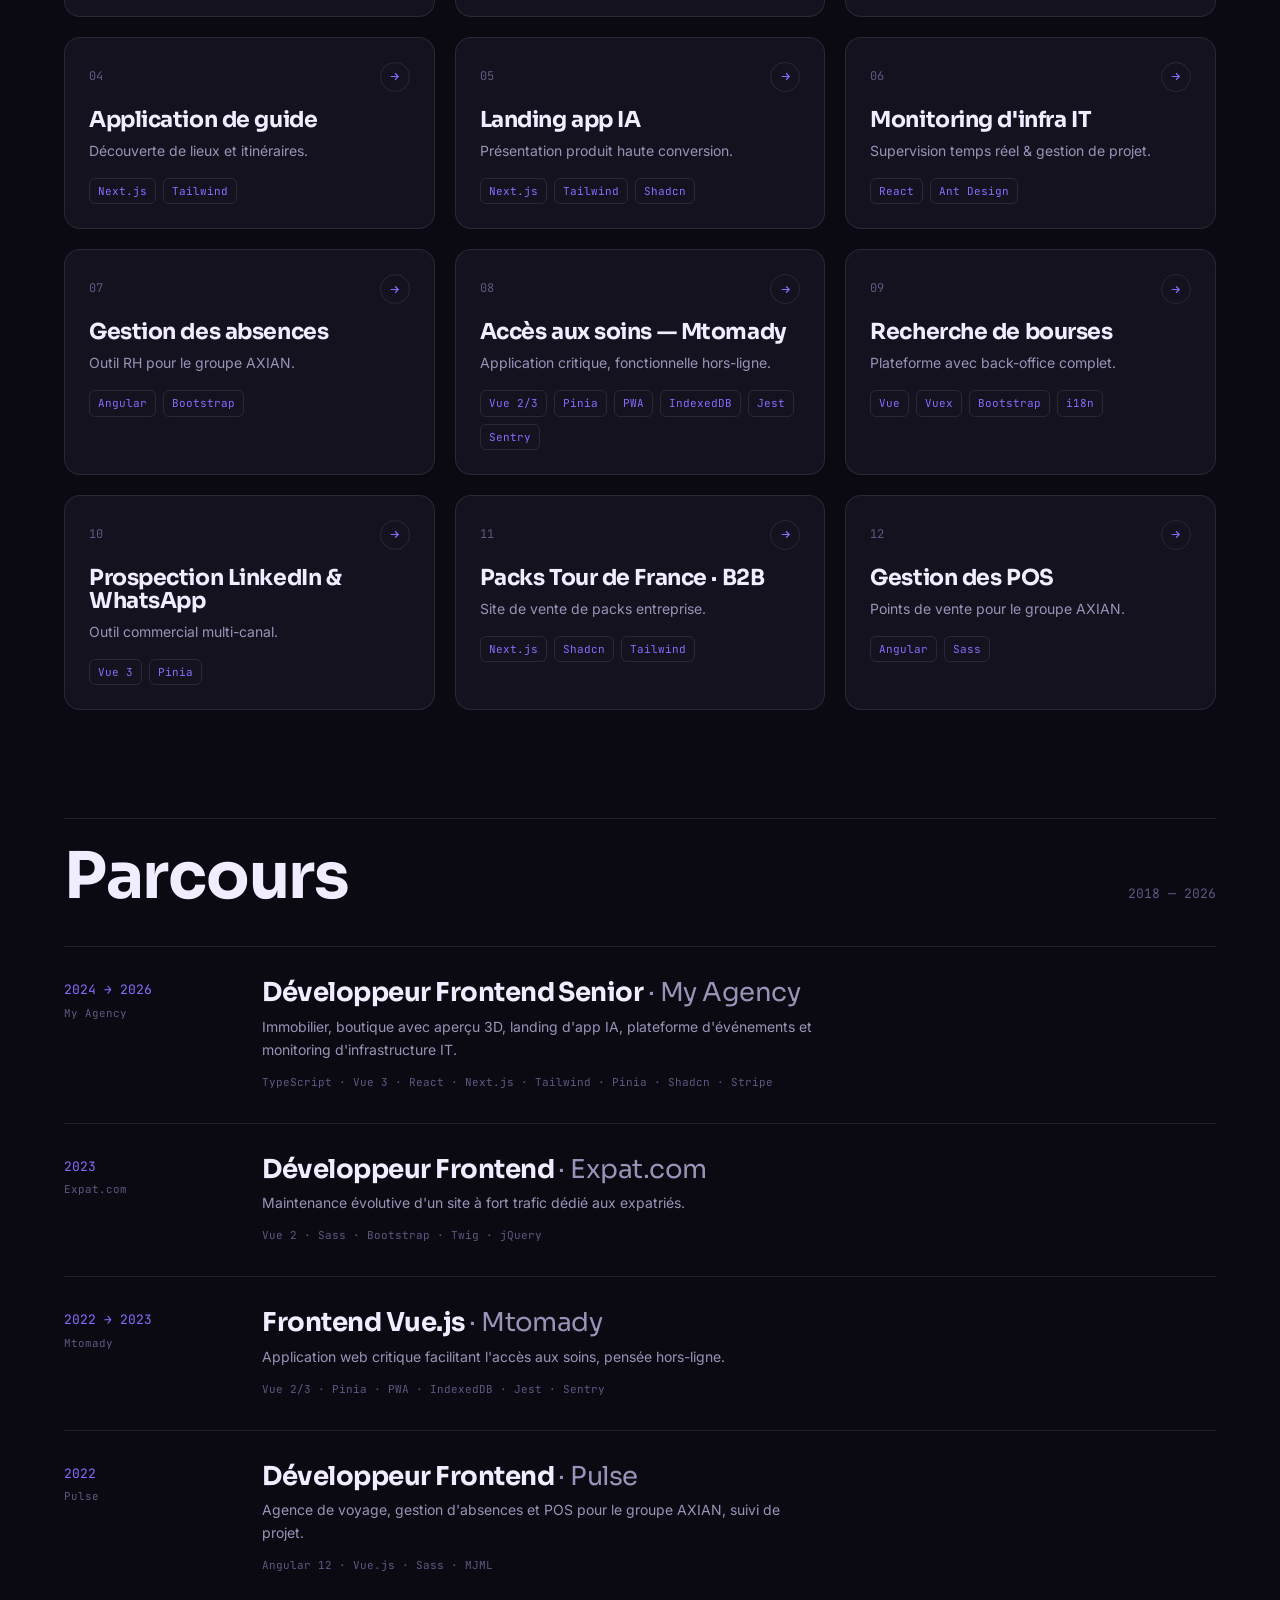
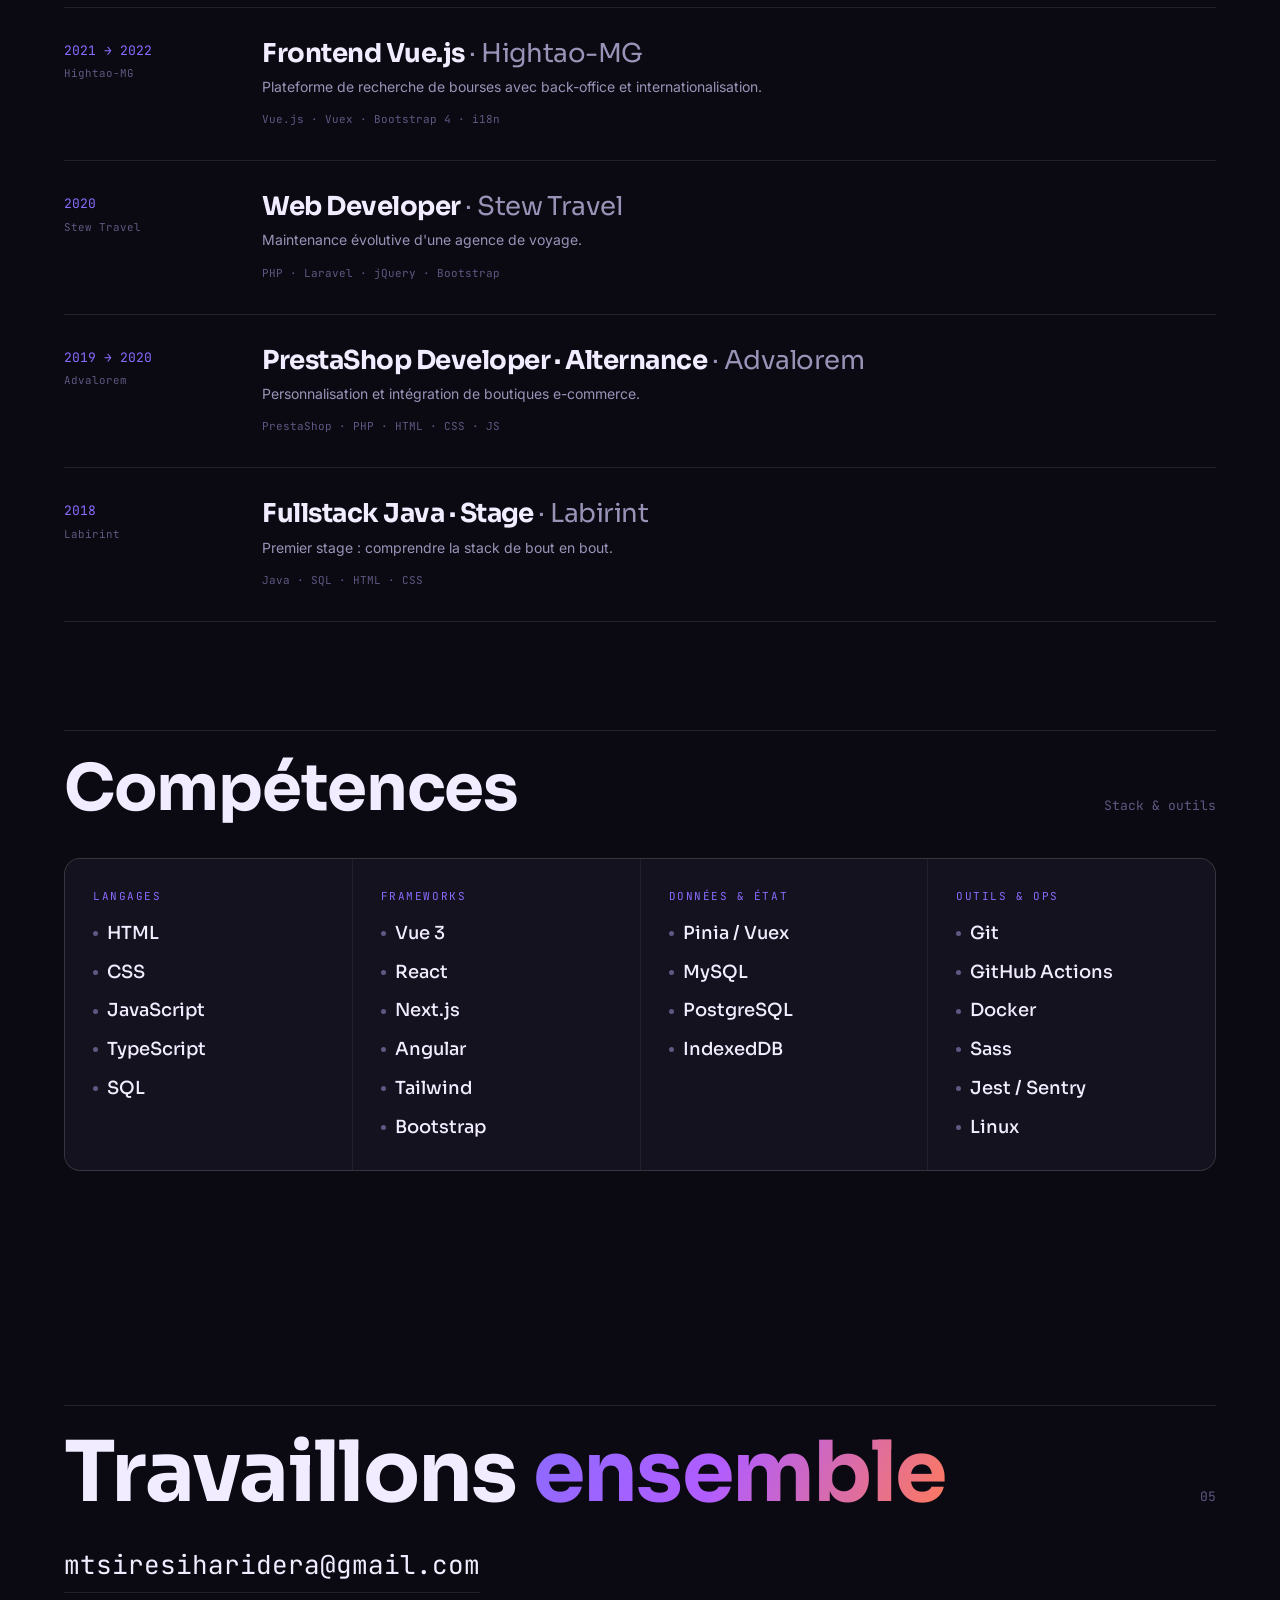
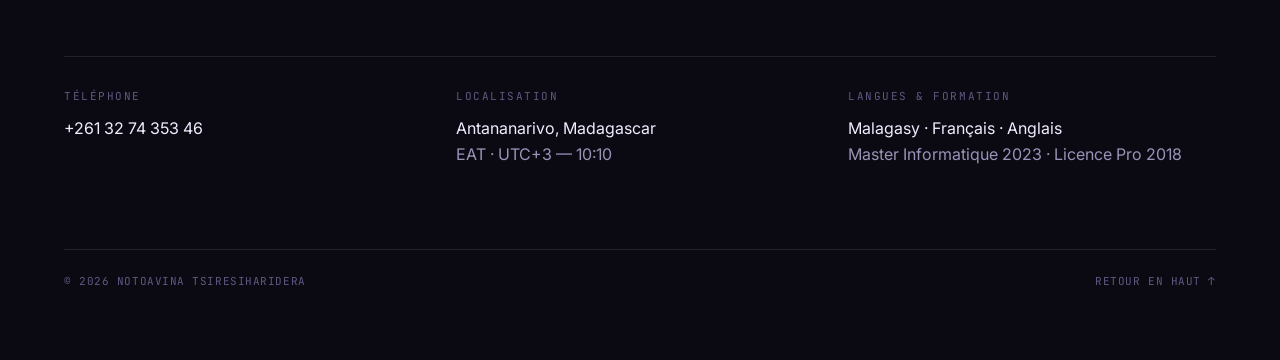
==== commit 8614a4b1: "Remplace index.html par la nouvelle version du portfolio. Mise à jour du design et du contenu (proje" ====
--- a/index.html
+++ b/index.html
@@ -4,669 +4,287 @@
 <meta charset="utf-8">
 <meta name="viewport" content="width=device-width, initial-scale=1, viewport-fit=cover">
 <title>Notoavina Tsiresiharidera — Développeur Frontend</title>
-<meta name="description" content="Notoavina Misaharison Tsiresiharidera — Développeur Frontend basé à Antananarivo. 8 ans à construire des interfaces rapides avec Vue, React et Next.">
-<meta name="theme-color" content="#080d1c">
-
+<meta name="description" content="Notoavina Misaharison Tsiresiharidera, développeur frontend basé à Antananarivo. 7 ans à concevoir des interfaces rapides avec Vue, React et Next.">
+<meta name="theme-color" content="#0b0a12">
 <link rel="preconnect" href="https://fonts.googleapis.com">
 <link rel="preconnect" href="https://fonts.gstatic.com" crossorigin>
-<link href="https://fonts.googleapis.com/css2?family=Syne:wght@500;600;700;800&family=Manrope:wght@400;500;600;700&family=JetBrains+Mono:wght@400;500&display=swap" rel="stylesheet">
-
+<link href="https://fonts.googleapis.com/css2?family=Sora:wght@400;500;600;700;800&family=Inter:wght@400;500&family=JetBrains+Mono:wght@400;500&display=swap" rel="stylesheet">
 <style>
 :root{
-  --ink:#0a0815;
-  --ink-2:#13102a;
-  --ink-3:#1c1640;
-  --paper:#f1ecff;
-  --dim:#9b93c4;
-  --dim-2:#615a87;
-  --accent:#8b6bff;
-  --accent-2:#c8b8ff;
-  --warm:#ff7a59;
-  --cool:#8b6bff;
+  --bg:#0b0a12; --panel:#14121f; --panel-2:#1a1730; --ink:#f1ecff; --dim:#9a93b8; --dim-2:#5f5882;
+  --accent:#8b6bff; --accent-2:#ffd3aa; --warm:#ff7a59;
   --line:rgba(241,236,255,.10);
-  --line-warm:rgba(139,107,255,.28);
-  --grad:linear-gradient(115deg,#8b6bff 0%,#b15cff 42%,#ff7a59 100%);
-  --display:'Syne',-apple-system,system-ui,sans-serif;
+  --grad:linear-gradient(115deg,#8b6bff,#b15cff 45%,#ff7a59);
+  --disp:'Sora',system-ui,sans-serif;
+  --body:'Inter',system-ui,sans-serif;
   --mono:'JetBrains Mono',ui-monospace,monospace;
-  --body:'Manrope',-apple-system,BlinkMacSystemFont,'Segoe UI',Roboto,sans-serif;
   --ease:cubic-bezier(.2,.7,.2,1);
 }
-
 *{margin:0;padding:0;box-sizing:border-box}
-html{-webkit-text-size-adjust:100%}
-body{
-  background:var(--ink);
-  color:var(--paper);
-  font-family:var(--body);
-  font-size:clamp(15px,1vw + 13px,17px);
-  line-height:1.65;
-  letter-spacing:-.005em;
-  font-weight:400;
-  -webkit-font-smoothing:antialiased;
-  overflow-x:hidden;
-  cursor:none;
-}
-@media (hover:none),(pointer:coarse){ body{cursor:auto} }
-
-::selection{background:var(--accent);color:var(--ink)}
+html{-webkit-text-size-adjust:100%;background:var(--bg);scroll-behavior:smooth}
+body{background:var(--bg);color:var(--ink);font-family:var(--body);font-size:clamp(15px,.4vw + 14px,16px);
+  line-height:1.65;-webkit-font-smoothing:antialiased;overflow-x:hidden}
+@media (prefers-reduced-motion:reduce){html{scroll-behavior:auto}}
+::selection{background:var(--accent);color:#0b0a12}
 a{color:inherit;text-decoration:none}
-img{max-width:100%}
-
-/* grain + vignette */
-.grain{
-  position:fixed;inset:0;z-index:1;pointer-events:none;opacity:.045;mix-blend-mode:screen;
-  background-image:url("data:image/svg+xml,%3Csvg xmlns='http://www.w3.org/2000/svg' width='160' height='160'%3E%3Cfilter id='n'%3E%3CfeTurbulence type='fractalNoise' baseFrequency='.9' numOctaves='2'/%3E%3C/filter%3E%3Crect width='100%25' height='100%25' filter='url(%23n)'/%3E%3C/svg%3E");
-}
-.vignette{position:fixed;inset:0;z-index:1;pointer-events:none;
-  background:radial-gradient(120% 90% at 50% 0%,transparent 55%,rgba(0,0,0,.5) 100%)}
-
-/* ambient glow */
-.glow{position:absolute;inset:0;z-index:-1;pointer-events:none;overflow:hidden}
-.glow::before,.glow::after{content:"";position:absolute;border-radius:50%;filter:blur(72px);will-change:transform}
-.glow::before{width:60vw;height:60vw;max-width:760px;max-height:760px;left:-12vw;top:-22vh;
-  background:radial-gradient(circle,var(--accent),transparent 64%);opacity:.5;animation:float1 17s ease-in-out infinite alternate}
-.glow::after{width:48vw;height:48vw;max-width:620px;max-height:620px;right:-10vw;top:-6vh;
-  background:radial-gradient(circle,var(--warm),transparent 64%);opacity:.3;animation:float2 21s ease-in-out infinite alternate}
-@keyframes float1{to{transform:translate3d(7%,9%,0)}}
-@keyframes float2{to{transform:translate3d(-9%,13%,0)}}
-
-/* buttons */
-.actions{display:flex;gap:14px;flex-wrap:wrap;margin-top:26px}
-.btn{font-family:var(--mono);font-size:13px;letter-spacing:.05em;text-transform:uppercase;
-  padding:15px 26px;border-radius:100px;display:inline-flex;align-items:center;gap:10px;font-weight:500;
-  transition:transform .35s var(--ease),box-shadow .35s,border-color .3s,color .3s,background .3s}
-.btn svg{width:15px;height:15px;transition:transform .35s var(--ease)}
-.btn-primary{background:var(--grad);color:#0a0815}
-.btn-primary svg{stroke:#0a0815}
-.btn-primary:hover{transform:translateY(-3px);box-shadow:0 16px 44px rgba(139,107,255,.45)}
+img{max-width:100%;display:block}
+h1,h2,h3,h4{font-family:var(--disp);font-weight:700;line-height:1.05;letter-spacing:-.02em}
+
+/* ambient background (fixed, full-bleed, no overflow) */
+.bg{position:fixed;inset:0;z-index:0;overflow:hidden;pointer-events:none}
+.bg span{position:absolute;border-radius:50%;filter:blur(90px)}
+.bg .a{width:min(60vw,720px);aspect-ratio:1;left:-10vw;top:-18vh;background:radial-gradient(circle,var(--accent),transparent 65%);opacity:.28;animation:f1 19s var(--ease) infinite alternate}
+.bg .b{width:min(48vw,560px);aspect-ratio:1;right:-8vw;top:-4vh;background:radial-gradient(circle,var(--warm),transparent 65%);opacity:.16;animation:f2 23s var(--ease) infinite alternate}
+@keyframes f1{to{transform:translate3d(6%,9%,0)}}
+@keyframes f2{to{transform:translate3d(-8%,12%,0)}}
+@media (prefers-reduced-motion:reduce){.bg span{animation:none}}
+
+.wrap{position:relative;z-index:2;width:min(1180px,90vw);margin-inline:auto}
+section{position:relative;z-index:2}
+.eyebrow{font-family:var(--mono);font-size:12px;letter-spacing:.2em;text-transform:uppercase;color:var(--accent)}
+
+/* nav */
+.nav{position:sticky;top:0;z-index:40;display:flex;align-items:center;justify-content:space-between;
+  width:min(1180px,90vw);margin-inline:auto;padding:18px 0}
+.nav::before{content:"";position:absolute;inset:0 -50vw;background:rgba(11,10,18,.6);backdrop-filter:blur(10px);
+  -webkit-backdrop-filter:blur(10px);border-bottom:1px solid var(--line);z-index:-1;opacity:0;transition:opacity .3s}
+.nav.stuck::before{opacity:1}
+.nav .brand{font-family:var(--disp);font-weight:800;font-size:18px;letter-spacing:-.01em}
+.nav .brand b{color:var(--accent)}
+.nav .links{display:flex;align-items:center;gap:clamp(14px,2.5vw,28px);font-family:var(--mono);font-size:13px}
+.nav .links a{color:var(--dim);transition:color .2s}
+.nav .links a:hover{color:var(--ink)}
+.nav .cta{color:var(--ink);border:1px solid var(--line);padding:7px 14px;border-radius:100px;transition:.25s}
+.nav .cta:hover{border-color:var(--accent);color:var(--accent)}
+@media(max-width:680px){.nav .links a.nl{display:none}}
+
+/* hero */
+.hero{padding:clamp(60px,12vh,120px) 0 clamp(50px,8vh,90px)}
+.hero .status{display:inline-flex;align-items:center;gap:9px;font-family:var(--mono);font-size:13px;color:var(--dim)}
+.hero .status i{width:8px;height:8px;border-radius:50%;background:#4ad08a;box-shadow:0 0 0 0 rgba(74,208,138,.5);animation:pulse 2.4s infinite}
+@keyframes pulse{70%{box-shadow:0 0 0 9px rgba(74,208,138,0)}100%{box-shadow:0 0 0 0 rgba(74,208,138,0)}}
+.hero h1{font-size:clamp(40px,9.5vw,118px);font-weight:800;text-transform:uppercase;margin:clamp(18px,3vh,30px) 0 0;
+  overflow-wrap:break-word}
+.hero h1 .g{background:var(--grad);-webkit-background-clip:text;background-clip:text;-webkit-text-fill-color:transparent;color:transparent}
+.hero h1 .o{color:transparent;-webkit-text-stroke:1.4px var(--ink)}
+.hero .role{font-family:var(--mono);font-size:clamp(13px,1.6vw,16px);color:var(--accent-2);margin-top:18px;letter-spacing:.02em}
+.hero .lede{max-width:54ch;color:var(--dim);font-size:clamp(15px,1.4vw,18px);margin-top:clamp(22px,4vh,34px)}
+.hero .lede b{color:var(--ink);font-weight:500}
+.actions{display:flex;flex-wrap:wrap;gap:14px;margin-top:30px}
+.btn{font-family:var(--mono);font-size:13px;letter-spacing:.04em;text-transform:uppercase;padding:14px 26px;border-radius:100px;
+  display:inline-flex;align-items:center;gap:10px;transition:transform .3s var(--ease),box-shadow .3s,border-color .25s,color .25s}
+.btn svg{width:15px;height:15px;transition:transform .3s var(--ease)}
+.btn-primary{background:var(--grad);color:#0b0a12;font-weight:500}
+.btn-primary:hover{transform:translateY(-3px);box-shadow:0 14px 40px rgba(139,107,255,.4)}
 .btn-primary:hover svg{transform:translate(4px,-4px)}
-.btn-ghost{border:1px solid var(--line-warm);color:var(--paper)}
+.btn-ghost{border:1px solid var(--line);color:var(--ink)}
 .btn-ghost:hover{border-color:var(--accent);color:var(--accent);transform:translateY(-3px)}
-
-/* cursor */
-.cur,.cur-d{position:fixed;top:0;left:0;z-index:9999;pointer-events:none;border-radius:50%;
-  transform:translate(-50%,-50%);will-change:transform}
-.cur{width:38px;height:38px;border:1px solid var(--line-warm);transition:width .25s var(--ease),height .25s var(--ease),border-color .25s,background .25s}
-.cur-d{width:5px;height:5px;background:var(--accent)}
-.cur.is-hot{width:64px;height:64px;border-color:var(--accent);background:rgba(247,168,107,.06)}
-@media (hover:none),(pointer:coarse){ .cur,.cur-d{display:none} }
-
-/* layout */
-.wrap{position:relative;z-index:2;width:min(1280px,92vw);margin-inline:auto}
-section{position:relative;z-index:2}
-.eyebrow{font-family:var(--mono);font-size:12px;letter-spacing:.22em;text-transform:uppercase;color:var(--accent)}
-
-/* nav */
-.nav{position:fixed;top:0;left:0;right:0;z-index:50;
-  display:flex;align-items:center;justify-content:space-between;
-  padding:18px clamp(16px,4vw,40px);
-  mix-blend-mode:difference}
-.nav .mark{font-family:var(--display);font-weight:800;font-size:18px;letter-spacing:-.02em;color:#fff}
-.nav .mark b{color:var(--accent);-webkit-text-fill-color:var(--accent)}
-.nav-r{display:flex;align-items:center;gap:22px;font-family:var(--mono);font-size:12px;letter-spacing:.04em}
-.nav-r a{color:#fff;opacity:.85;transition:opacity .2s}
-.nav-r a:hover{opacity:1}
-.clock{color:#fff}
-@media(max-width:640px){.nav-r a:not(.cta){display:none}}
-
-/* hero */
-.hero{min-height:100svh;display:flex;flex-direction:column;justify-content:flex-end;
-  padding-bottom:clamp(28px,6vh,64px);padding-top:120px}
-.hero-top{display:flex;justify-content:space-between;align-items:flex-end;gap:24px;flex-wrap:wrap;margin-bottom:auto;padding-top:18px}
-.status{display:inline-flex;align-items:center;gap:9px;font-family:var(--mono);font-size:12px;letter-spacing:.1em;color:var(--dim)}
-.dot{width:8px;height:8px;border-radius:50%;background:#4ad08a;box-shadow:0 0 0 0 rgba(74,208,138,.6);animation:pulse 2.4s infinite}
-@keyframes pulse{0%{box-shadow:0 0 0 0 rgba(74,208,138,.5)}70%{box-shadow:0 0 0 10px rgba(74,208,138,0)}100%{box-shadow:0 0 0 0 rgba(74,208,138,0)}}
-
-.title{font-family:var(--display);font-weight:800;line-height:.92;letter-spacing:-.02em;text-transform:uppercase}
-.title .ln{overflow:hidden;display:block}
-.title .ln .fit{display:inline-block;white-space:nowrap;font-size:44px;transform:translateY(110%);transition:transform 1s var(--ease)}
-.loaded .title .ln .fit{transform:translateY(0)}
-.title .ln:nth-child(2) .fit{transition-delay:.07s}
-.title .ln:nth-child(3) .fit{transition-delay:.14s}
-.title .n-grad{background:var(--grad);-webkit-background-clip:text;background-clip:text;-webkit-text-fill-color:transparent;color:transparent}
-.title .n-out{color:transparent;-webkit-text-stroke:1.6px var(--paper);text-stroke:1.6px var(--paper)}
-.mid{font-family:var(--display);font-weight:500;font-style:normal;font-size:clamp(15px,2vw,22px);color:var(--accent-2);letter-spacing:.01em;margin:18px 2px 0;text-transform:none}
-
-.hero-foot{display:flex;justify-content:space-between;align-items:flex-end;gap:32px;flex-wrap:wrap;margin-top:clamp(26px,5vh,52px)}
-.lede{max-width:46ch;color:var(--dim);font-size:clamp(15px,1.4vw,18px)}
-.lede b{color:var(--paper);font-weight:500}
-.scroll-c{font-family:var(--mono);font-size:11px;letter-spacing:.2em;color:var(--dim-2);display:flex;align-items:center;gap:10px;text-transform:uppercase}
-.scroll-c i{display:block;width:1px;height:34px;background:linear-gradient(var(--accent),transparent);animation:drop 1.8s var(--ease) infinite}
-@keyframes drop{0%{transform:scaleY(0);transform-origin:top}45%{transform:scaleY(1);transform-origin:top}55%{transform:scaleY(1);transform-origin:bottom}100%{transform:scaleY(0);transform-origin:bottom}}
-
-/* marquee */
-.marquee{border-block:1px solid var(--line);margin-top:clamp(34px,7vh,80px);padding:16px 0;overflow:hidden;white-space:nowrap;-webkit-mask-image:linear-gradient(90deg,transparent,#000 8%,#000 92%,transparent);mask-image:linear-gradient(90deg,transparent,#000 8%,#000 92%,transparent)}
-.marquee .track{display:inline-flex;gap:48px;animation:slide 26s linear infinite}
-.marquee:hover .track{animation-play-state:paused}
-.marquee span{font-family:var(--display);font-weight:700;font-size:clamp(20px,3vw,34px);letter-spacing:-.01em;color:transparent;-webkit-text-stroke:1px var(--dim-2);text-transform:uppercase}
-.marquee span.hot{-webkit-text-stroke:0;color:var(--accent)}
-@keyframes slide{to{transform:translateX(-50%)}}
-
-/* generic section heads */
-.shead{display:flex;align-items:baseline;justify-content:space-between;gap:20px;flex-wrap:wrap;
-  padding-block:clamp(64px,11vh,140px) 8px}
-.shead h2{font-family:var(--display);font-weight:700;font-size:clamp(30px,5.5vw,76px);line-height:.95;letter-spacing:-.03em}
-.shead .num{font-family:var(--mono);font-size:12px;color:var(--dim-2);letter-spacing:.1em}
 
 /* stats */
 .stats{display:grid;grid-template-columns:repeat(4,1fr);gap:1px;background:var(--line);border:1px solid var(--line);
-  border-radius:14px;overflow:hidden;margin-top:clamp(20px,4vh,40px)}
-.stat{background:var(--ink-2);padding:clamp(20px,3vw,34px)}
-.stat .n{font-family:var(--display);font-weight:800;font-size:clamp(34px,5vw,62px);line-height:1;letter-spacing:-.02em}
+  border-radius:16px;overflow:hidden;margin-top:clamp(40px,7vh,72px)}
+.stat{background:rgba(20,18,31,.7);padding:clamp(18px,3vw,30px)}
+.stat .n{font-family:var(--disp);font-weight:800;font-size:clamp(30px,4.5vw,52px);line-height:1}
 .stat .n em{font-style:normal;color:var(--accent)}
-.stat .k{font-family:var(--mono);font-size:11px;letter-spacing:.12em;text-transform:uppercase;color:var(--dim);margin-top:10px}
+.stat .k{font-family:var(--mono);font-size:11px;letter-spacing:.1em;text-transform:uppercase;color:var(--dim);margin-top:10px}
 @media(max-width:760px){.stats{grid-template-columns:repeat(2,1fr)}}
 
-/* intro statement */
-.statement{font-family:var(--display);font-weight:500;font-size:clamp(22px,3.6vw,46px);line-height:1.18;letter-spacing:-.02em;max-width:20ch;margin-top:clamp(20px,4vh,46px)}
-.statement b{color:var(--accent)}
-.statement .o{color:transparent;-webkit-text-stroke:1px var(--dim);text-stroke:1px var(--dim)}
-
-/* WORK index */
-.work-list{margin-top:clamp(24px,4vh,40px);border-top:1px solid var(--line)}
-.work-item{display:grid;grid-template-columns:46px 1fr auto;align-items:center;gap:18px;
-  padding:clamp(20px,3.4vw,34px) 4px;border-bottom:1px solid var(--line);position:relative}
-.work-item .wn{font-family:var(--mono);font-size:12px;color:var(--dim-2)}
-.work-item h3{font-family:var(--display);font-weight:700;font-size:clamp(22px,4.4vw,52px);letter-spacing:-.02em;line-height:1;
-  color:transparent;-webkit-text-stroke:1.2px var(--paper);text-stroke:1.2px var(--paper);transition:color .3s,-webkit-text-stroke .3s}
-.work-item .meta{display:flex;align-items:center;gap:14px;flex-wrap:wrap;justify-content:flex-end}
-.work-item .tags{font-family:var(--mono);font-size:11px;color:var(--dim);letter-spacing:.04em;text-align:right;max-width:30ch}
-.work-item .arrow{width:34px;height:34px;flex:none;border-radius:50%;border:1px solid var(--line-warm);display:grid;place-items:center;
-  transition:background .3s,transform .4s var(--ease)}
-.work-item .arrow svg{width:14px;height:14px;stroke:var(--accent);transition:transform .4s var(--ease)}
-.work-item:hover h3{-webkit-text-stroke:0;color:var(--paper)}
-.work-item:hover .arrow{background:var(--accent);transform:rotate(45deg)}
-.work-item:hover .arrow svg{stroke:var(--ink)}
-.work-item .wfill{position:absolute;inset:0;background:linear-gradient(90deg,rgba(247,168,107,.07),transparent);
-  transform:scaleX(0);transform-origin:left;transition:transform .5s var(--ease);z-index:-1}
-.work-item:hover .wfill{transform:scaleX(1)}
-@media(max-width:760px){
-  .work-item{grid-template-columns:34px 1fr;gap:12px}
-  .work-item .meta{grid-column:1/-1;justify-content:flex-start;margin-top:14px}
-  .work-item .tags{text-align:left}
-}
-
-/* floating preview panel (desktop) */
-.preview{position:fixed;top:0;left:0;z-index:40;width:340px;height:240px;border-radius:14px;overflow:hidden;
-  pointer-events:none;opacity:0;transform:translate(-50%,-50%) scale(.92);transition:opacity .35s,transform .45s var(--ease);
-  border:1px solid var(--line-warm);box-shadow:0 30px 80px rgba(0,0,0,.5)}
-.preview.on{opacity:1;transform:translate(-50%,-50%) scale(1)}
-.preview canvas{width:100%;height:100%;display:block}
-.preview .pl{position:absolute;left:14px;bottom:12px;font-family:var(--mono);font-size:11px;letter-spacing:.1em;color:#fff;
-  text-shadow:0 1px 8px rgba(0,0,0,.6);text-transform:uppercase}
-@media (hover:none),(pointer:coarse){ .preview{display:none} }
-
-/* experience timeline */
-.xp{margin-top:clamp(24px,4vh,40px)}
-.xp-row{display:grid;grid-template-columns:140px 1fr;gap:clamp(16px,3vw,48px);
-  padding:clamp(22px,3.2vw,34px) 0;border-top:1px solid var(--line);align-items:start}
-.xp-row:last-child{border-bottom:1px solid var(--line)}
-.xp-when{font-family:var(--mono);font-size:12px;color:var(--accent);letter-spacing:.04em;padding-top:6px}
-.xp-when small{display:block;color:var(--dim-2);margin-top:4px}
-.xp-main h4{font-family:var(--display);font-weight:700;font-size:clamp(20px,2.6vw,30px);letter-spacing:-.01em}
-.xp-main h4 span{color:var(--dim)}
-.xp-main p{color:var(--dim);max-width:62ch;margin-top:8px}
-.xp-main .st{font-family:var(--mono);font-size:11px;color:var(--dim-2);margin-top:12px;letter-spacing:.03em}
-@media(max-width:680px){.xp-row{grid-template-columns:1fr;gap:8px}}
-
-/* stack grid */
+/* section head */
+.sh{display:flex;align-items:baseline;justify-content:space-between;gap:18px;flex-wrap:wrap;
+  margin:clamp(72px,12vh,140px) 0 clamp(24px,4vh,40px);padding-top:24px;border-top:1px solid var(--line)}
+.sh h2{font-size:clamp(28px,5vw,64px)}
+.sh .idx{font-family:var(--mono);font-size:13px;color:var(--dim-2)}
+
+/* projects */
+.grid{display:grid;grid-template-columns:repeat(3,1fr);gap:clamp(14px,1.6vw,20px)}
+.card{position:relative;background:var(--panel);border:1px solid var(--line);border-radius:16px;padding:24px;overflow:hidden;
+  transition:transform .35s var(--ease),border-color .35s}
+.card::before{content:"";position:absolute;inset:0;background:radial-gradient(120% 120% at 0 0,rgba(139,107,255,.12),transparent 55%);
+  opacity:0;transition:opacity .35s}
+.card:hover{transform:translateY(-5px);border-color:rgba(139,107,255,.4)}
+.card:hover::before{opacity:1}
+.card .top{display:flex;justify-content:space-between;align-items:center}
+.card .num{font-family:var(--mono);font-size:12px;color:var(--dim-2)}
+.card .arrow{width:30px;height:30px;border-radius:50%;border:1px solid var(--line);display:grid;place-items:center;transition:.35s}
+.card .arrow svg{width:13px;height:13px;stroke:var(--accent);transition:transform .35s var(--ease)}
+.card:hover .arrow{background:var(--accent);border-color:var(--accent)}
+.card:hover .arrow svg{stroke:#0b0a12;transform:translate(2px,-2px)}
+.card h3{font-size:clamp(18px,2vw,22px);margin:16px 0 8px}
+.card p{color:var(--dim);font-size:14px}
+.card .tags{margin-top:16px;display:flex;flex-wrap:wrap;gap:7px}
+.card .tags span{font-family:var(--mono);font-size:11px;color:var(--accent);border:1px solid var(--line);border-radius:6px;padding:3px 8px}
+@media(max-width:860px){.grid{grid-template-columns:repeat(2,1fr)}}
+@media(max-width:560px){.grid{grid-template-columns:1fr}}
+
+/* experience */
+.xp{border-top:1px solid var(--line)}
+.xp .row{display:grid;grid-template-columns:160px 1fr;gap:clamp(16px,3vw,48px);
+  padding:clamp(22px,3.2vw,32px) 0;border-bottom:1px solid var(--line);align-items:start}
+.xp .when{font-family:var(--mono);font-size:13px;color:var(--accent)}
+.xp .when small{display:block;color:var(--dim-2);margin-top:4px}
+.xp h4{font-size:clamp(18px,2.4vw,26px)}
+.xp h4 span{color:var(--dim);font-weight:400}
+.xp p{color:var(--dim);max-width:62ch;margin-top:8px;font-size:14px}
+.xp .tech{font-family:var(--mono);font-size:11px;color:var(--dim-2);margin-top:12px}
+@media(max-width:680px){.xp .row{grid-template-columns:1fr;gap:6px}}
+
+/* stack */
 .stack{display:grid;grid-template-columns:repeat(4,1fr);gap:1px;background:var(--line);border:1px solid var(--line);
-  border-radius:14px;overflow:hidden;margin-top:clamp(24px,4vh,40px)}
-.scell{background:var(--ink-2);padding:clamp(20px,2.6vw,30px)}
-.scell .h{font-family:var(--mono);font-size:11px;letter-spacing:.14em;text-transform:uppercase;color:var(--accent);margin-bottom:16px}
+  border-radius:16px;overflow:hidden}
+.scell{background:var(--panel);padding:clamp(20px,2.6vw,28px)}
+.scell .h{font-family:var(--mono);font-size:11px;letter-spacing:.14em;text-transform:uppercase;color:var(--accent);margin-bottom:14px}
 .scell ul{list-style:none;display:flex;flex-direction:column;gap:9px}
-.scell li{font-family:var(--display);font-weight:500;font-size:clamp(16px,1.5vw,20px);color:var(--paper);
-  display:flex;align-items:center;gap:9px;transition:color .2s,transform .25s var(--ease)}
-.scell li::before{content:"";width:5px;height:5px;border-radius:50%;background:var(--dim-2);flex:none;transition:background .2s}
+.scell li{font-family:var(--disp);font-weight:500;font-size:clamp(15px,1.5vw,18px);display:flex;align-items:center;gap:9px;transition:color .2s,transform .25s var(--ease)}
+.scell li::before{content:"";width:5px;height:5px;border-radius:50%;background:var(--dim-2);transition:background .2s}
 .scell li:hover{color:var(--accent);transform:translateX(4px)}
 .scell li:hover::before{background:var(--accent)}
 @media(max-width:860px){.stack{grid-template-columns:repeat(2,1fr)}}
-@media(max-width:480px){.stack{grid-template-columns:1fr}}
+@media(max-width:460px){.stack{grid-template-columns:1fr}}
 
 /* contact */
-.contact{padding-block:clamp(80px,14vh,180px) clamp(40px,6vh,70px)}
-.cmail{display:inline-block;font-family:var(--display);font-weight:800;letter-spacing:-.03em;line-height:.9;text-transform:uppercase;
-  font-size:clamp(16px,6vw,56px);color:transparent;-webkit-text-stroke:1.4px var(--paper);text-stroke:1.4px var(--paper);
-  transition:-webkit-text-stroke .3s,color .3s;white-space:nowrap}
-.cmail:hover{-webkit-text-stroke:0;color:var(--accent)}
-.cgrid{display:grid;grid-template-columns:repeat(3,1fr);gap:24px;margin-top:clamp(40px,7vh,72px);
-  border-top:1px solid var(--line);padding-top:36px}
-.cgrid .h{font-family:var(--mono);font-size:11px;letter-spacing:.14em;text-transform:uppercase;color:var(--dim-2);margin-bottom:12px}
-.cgrid p{color:var(--paper)}
-.cgrid a{border-bottom:1px solid var(--line-warm);transition:color .2s}
-.cgrid a:hover{color:var(--accent)}
-@media(max-width:700px){.cgrid{grid-template-columns:1fr;gap:28px}}
-
-.foot{display:flex;justify-content:space-between;align-items:center;gap:20px;flex-wrap:wrap;
-  margin-top:clamp(50px,9vh,100px);padding-top:24px;border-top:1px solid var(--line);
-  font-family:var(--mono);font-size:11px;letter-spacing:.06em;color:var(--dim-2);text-transform:uppercase}
-
-/* reveal */
-.reveal{opacity:0;transform:translateY(26px);transition:opacity .9s var(--ease),transform .9s var(--ease)}
-.reveal.in{opacity:1;transform:none}
-
-/* loader */
-.loader{position:fixed;inset:0;z-index:200;background:var(--ink);display:grid;place-items:center;
-  transition:opacity .6s ease,visibility .6s}
-.loader.gone{opacity:0;visibility:hidden}
-.loader .lc{font-family:var(--mono);font-size:13px;letter-spacing:.3em;color:var(--accent);text-transform:uppercase}
-.loader .lc b{color:var(--paper);font-weight:400}
-
-.foot .totop{transition:color .2s}
-.foot .totop:hover{color:var(--accent)}
-
-/* ---- mobile fine-tuning ---- */
-@media(max-width:600px){
-  body{font-size:15px}
-  .hero{padding-top:104px}
-  .title .n-out{-webkit-text-stroke-width:1px;text-stroke-width:1px}
-  .cmail{-webkit-text-stroke-width:1px;text-stroke-width:1px}
-  .hero-foot{margin-top:30px}
-  .marquee{margin-top:34px}
-  .shead{padding-block:56px 8px}
-  .nav{padding:14px 18px}
-  .nav .mark{font-size:16px}
-}
-@media(max-width:380px){
-  .wrap{width:91vw}
-  .nav-r{gap:14px}
-}
-
-@media (prefers-reduced-motion:reduce){
-  *{animation:none!important;transition:none!important}
-  .title .ln span{transform:none}
-  .reveal{opacity:1;transform:none}
-}
+.contact{padding:clamp(80px,14vh,170px) 0 70px}
+.contact h2{font-size:clamp(30px,7vw,84px);line-height:1.02}
+.contact h2 .g{background:var(--grad);-webkit-background-clip:text;background-clip:text;-webkit-text-fill-color:transparent;color:transparent}
+.contact .mail{display:inline-block;font-family:var(--mono);font-size:clamp(15px,2.4vw,26px);margin-top:28px;
+  border-bottom:1px solid var(--line);padding-bottom:5px;transition:color .25s,border-color .25s;word-break:break-word}
+.contact .mail:hover{color:var(--accent);border-color:var(--accent)}
+.cmeta{display:grid;grid-template-columns:repeat(3,1fr);gap:24px;margin-top:clamp(40px,7vh,64px);
+  border-top:1px solid var(--line);padding-top:30px}
+.cmeta .k{font-family:var(--mono);font-size:11px;letter-spacing:.14em;text-transform:uppercase;color:var(--dim-2);margin-bottom:10px}
+.cmeta p{color:var(--ink)}
+.cmeta span{color:var(--dim)}
+@media(max-width:680px){.cmeta{grid-template-columns:1fr;gap:24px}}
+.foot{display:flex;justify-content:space-between;flex-wrap:wrap;gap:14px;margin-top:clamp(50px,9vh,90px);
+  padding-top:22px;border-top:1px solid var(--line);font-family:var(--mono);font-size:11px;color:var(--dim-2);text-transform:uppercase;letter-spacing:.05em}
+.foot a:hover{color:var(--accent)}
+
+/* reveal (only hides when JS is active) */
+.js .reveal{opacity:0;transform:translateY(24px);transition:opacity .8s var(--ease),transform .8s var(--ease)}
+.js .reveal.in{opacity:1;transform:none}
+@media (prefers-reduced-motion:reduce){.js .reveal{opacity:1;transform:none}}
 </style>
 </head>
 <body>
-
-<div class="loader" id="loader"><div class="lc"><b id="lpct">00</b> — Chargement</div></div>
-
-<div class="grain"></div>
-<div class="vignette"></div>
-<div class="cur" id="cur"></div>
-<div class="cur-d" id="curd"></div>
-
-<div class="preview" id="preview"><canvas id="pcanvas" width="340" height="240"></canvas><div class="pl" id="plabel"></div></div>
-
-<nav class="nav">
-  <a class="mark" href="#top">N<b>.</b>T</a>
-  <div class="nav-r">
-    <a href="#work">Projets</a>
-    <a href="#xp">Parcours</a>
-    <a href="#contact" class="cta">Contact</a>
-    <span class="clock" id="clock">--:--:--</span>
+<div class="bg" aria-hidden="true"><span class="a"></span><span class="b"></span></div>
+
+<nav class="nav" id="nav">
+  <a class="brand" href="#top">Notoavina<b>.</b></a>
+  <div class="links">
+    <a class="nl" href="#projets">Projets</a>
+    <a class="nl" href="#parcours">Parcours</a>
+    <a class="cta" href="#contact">Contact</a>
   </div>
 </nav>
 
 <main id="top">
-
-<!-- HERO -->
 <section class="hero wrap">
-  <div class="glow"></div>
-  <div class="hero-top">
-    <span class="status"><span class="dot"></span>Disponible pour de nouveaux projets</span>
-    <span class="eyebrow">Antananarivo · Madagascar</span>
-  </div>
-
-  <h1 class="title" id="title">
-    <span class="ln"><span class="fit n-grad">Notoavina</span></span>
-    <span class="ln"><span class="fit">Misaharison</span></span>
-    <span class="ln"><span class="fit n-out">Tsiresiharidera</span></span>
-    <span class="mid">Développeur Frontend</span>
-  </h1>
-
-  <div class="hero-foot">
-    <div class="lede-wrap">
-      <p class="lede">Sept ans à construire des interfaces <b>rapides, nettes et durables</b> avec Vue, React et Next. Pas de framework superflu embarqué — juste des pages qui se chargent avant que vous cligniez des yeux.</p>
-      <div class="actions">
-        <a class="btn btn-primary" href="#work">Voir mes projets <svg viewBox="0 0 24 24" fill="none"><path d="M5 12h14M13 6l6 6-6 6" stroke-width="2"/></svg></a>
-        <a class="btn btn-ghost" href="#contact">Discutons de votre projet</a>
-      </div>
-    </div>
-    <span class="scroll-c">Défiler<i></i></span>
-  </div>
-
-  <div class="marquee" aria-hidden="true">
-    <div class="track" id="mtrack"></div>
-  </div>
-</section>
-
-<!-- INTRO / STATS -->
-<section class="wrap" id="about">
-  <div class="shead reveal"><h2>Le profil</h2><span class="num">/ 01</span></div>
-  <p class="statement reveal">Je transforme des maquettes en <b>produits web mesurables</b> — <span class="o">performants</span>, accessibles et maintenables, du e-commerce à la santé numérique.</p>
-
-  <div class="stats reveal">
-    <div class="stat"><div class="n"><em>7</em></div><div class="k">Années d'expérience</div></div>
-    <div class="stat"><div class="n"><em>8</em></div><div class="k">Entreprises & équipes</div></div>
-    <div class="stat"><div class="n">15<em>+</em></div><div class="k">Projets livrés</div></div>
-    <div class="stat"><div class="n"><em>3</em></div><div class="k">Langues parlées</div></div>
-  </div>
-</section>
-
-<!-- WORK -->
-<section class="wrap" id="work">
-  <div class="shead reveal"><h2>Projets sélectionnés</h2><span class="num">/ 02</span></div>
-  <div class="work-list" id="worklist">
-    <a class="work-item" href="#contact" data-hue="22" data-label="Vue 3 · Stripe · Leaflet"><span class="wfill"></span>
-      <span class="wn">01</span>
-      <h3>Plateforme immobilière</h3>
-      <span class="meta"><span class="tags">Vue 3 · Tailwind · Stripe · Leaflet · Pinia</span>
-      <span class="arrow"><svg viewBox="0 0 24 24" fill="none"><path d="M5 12h14M13 6l6 6-6 6" stroke-width="2"/></svg></span></span>
-    </a>
-    <a class="work-item" href="#contact" data-hue="280" data-label="Vue 3 · Tailwind · Pinia"><span class="wfill"></span>
-      <span class="wn">02</span>
-      <h3>Boutique avec aperçu 3D</h3>
-      <span class="meta"><span class="tags">Vue.js 3 · Tailwind · Pinia · aperçu 3D</span>
-      <span class="arrow"><svg viewBox="0 0 24 24" fill="none"><path d="M5 12h14M13 6l6 6-6 6" stroke-width="2"/></svg></span></span>
-    </a>
-    <a class="work-item" href="#contact" data-hue="320" data-label="React · Tailwind · Shadcn"><span class="wfill"></span>
-      <span class="wn">03</span>
-      <h3>Application de rencontre B2B</h3>
-      <span class="meta"><span class="tags">React · Tailwind · Shadcn</span>
-      <span class="arrow"><svg viewBox="0 0 24 24" fill="none"><path d="M5 12h14M13 6l6 6-6 6" stroke-width="2"/></svg></span></span>
-    </a>
-    <a class="work-item" href="#contact" data-hue="175" data-label="Next.js · Tailwind"><span class="wfill"></span>
-      <span class="wn">04</span>
-      <h3>Application de guide</h3>
-      <span class="meta"><span class="tags">Next.js · Tailwind</span>
-      <span class="arrow"><svg viewBox="0 0 24 24" fill="none"><path d="M5 12h14M13 6l6 6-6 6" stroke-width="2"/></svg></span></span>
-    </a>
-    <a class="work-item" href="#contact" data-hue="200" data-label="Next · Tailwind · Shadcn"><span class="wfill"></span>
-      <span class="wn">05</span>
-      <h3>Landing app IA</h3>
-      <span class="meta"><span class="tags">Next.js · Tailwind · Shadcn UI · animations</span>
-      <span class="arrow"><svg viewBox="0 0 24 24" fill="none"><path d="M5 12h14M13 6l6 6-6 6" stroke-width="2"/></svg></span></span>
-    </a>
-    <a class="work-item" href="#contact" data-hue="150" data-label="React · Ant Design"><span class="wfill"></span>
-      <span class="wn">06</span>
-      <h3>Monitoring d'infra IT</h3>
-      <span class="meta"><span class="tags">React · Ant Design · gestion de projet</span>
-      <span class="arrow"><svg viewBox="0 0 24 24" fill="none"><path d="M5 12h14M13 6l6 6-6 6" stroke-width="2"/></svg></span></span>
-    </a>
-    <a class="work-item" href="#contact" data-hue="100" data-label="Angular · Bootstrap"><span class="wfill"></span>
-      <span class="wn">07</span>
-      <h3>Gestion des absences</h3>
-      <span class="meta"><span class="tags">Angular · Bootstrap · groupe AXIAN</span>
-      <span class="arrow"><svg viewBox="0 0 24 24" fill="none"><path d="M5 12h14M13 6l6 6-6 6" stroke-width="2"/></svg></span></span>
-    </a>
-    <a class="work-item" href="#contact" data-hue="340" data-label="Vue 2/3 · Pinia · PWA"><span class="wfill"></span>
-      <span class="wn">08</span>
-      <h3>Accès aux soins — Mtomady</h3>
-      <span class="meta"><span class="tags">Vue 2/3 · Pinia · PWA · IndexedDB · Jest · Sentry</span>
-      <span class="arrow"><svg viewBox="0 0 24 24" fill="none"><path d="M5 12h14M13 6l6 6-6 6" stroke-width="2"/></svg></span></span>
-    </a>
-    <a class="work-item" href="#contact" data-hue="50" data-label="Vue · Vuex · i18n"><span class="wfill"></span>
-      <span class="wn">09</span>
-      <h3>Recherche de bourses</h3>
-      <span class="meta"><span class="tags">Vue · Vuex · Bootstrap · i18n · back-office</span>
-      <span class="arrow"><svg viewBox="0 0 24 24" fill="none"><path d="M5 12h14M13 6l6 6-6 6" stroke-width="2"/></svg></span></span>
-    </a>
-    <a class="work-item" href="#contact" data-hue="215" data-label="Vue 3 · Pinia"><span class="wfill"></span>
-      <span class="wn">10</span>
-      <h3>Prospection LinkedIn &amp; WhatsApp</h3>
-      <span class="meta"><span class="tags">Vue 3 · Pinia · LinkedIn · WhatsApp</span>
-      <span class="arrow"><svg viewBox="0 0 24 24" fill="none"><path d="M5 12h14M13 6l6 6-6 6" stroke-width="2"/></svg></span></span>
-    </a>
-    <a class="work-item" href="#contact" data-hue="38" data-label="Next.js · Shadcn · Tailwind"><span class="wfill"></span>
-      <span class="wn">11</span>
-      <h3>Packs Tour de France pour entreprise</h3>
-      <span class="meta"><span class="tags">Site de vente B2B · Next.js · Shadcn · Tailwind</span>
-      <span class="arrow"><svg viewBox="0 0 24 24" fill="none"><path d="M5 12h14M13 6l6 6-6 6" stroke-width="2"/></svg></span></span>
-    </a>
-    <a class="work-item" href="#contact" data-hue="130" data-label="Angular · Sass"><span class="wfill"></span>
-      <span class="wn">12</span>
-      <h3>Gestion des POS</h3>
-      <span class="meta"><span class="tags">Angular · Sass · groupe AXIAN</span>
-      <span class="arrow"><svg viewBox="0 0 24 24" fill="none"><path d="M5 12h14M13 6l6 6-6 6" stroke-width="2"/></svg></span></span>
-    </a>
-  </div>
-</section>
-
-<!-- EXPERIENCE -->
-<section class="wrap" id="xp">
-  <div class="shead reveal"><h2>Parcours</h2><span class="num">/ 03</span></div>
-  <div class="xp">
-    <div class="xp-row reveal">
-      <div class="xp-when">2024 → 2026<small>My Agency</small></div>
-      <div class="xp-main">
-        <h4>Développeur Frontend <span>· My Agency</span></h4>
-        <p>Vente immobilière, landing d'une app mobile IA, boutique avec aperçu 3D, plateforme d'événements et outil de monitoring d'infrastructure IT & gestion de projet.</p>
-        <div class="st">TypeScript · Vue 3 · React · Next.js · Tailwind · Sass · Vuex · Jotai · Shadcn · Ant Design Vue · Leaflet · Stripe · PrestaShop WS</div>
-      </div>
-    </div>
-    <div class="xp-row reveal">
-      <div class="xp-when">2023 → 2023<small>Expat.com</small></div>
-      <div class="xp-main">
-        <h4>Développeur Frontend <span>· Expat.com</span></h4>
-        <p>Maintenance évolutive du site dédié aux expatriés.</p>
-        <div class="st">Vue 2 · Sass · Bootstrap · Twig · jQuery · Jira</div>
-      </div>
-    </div>
-    <div class="xp-row reveal">
-      <div class="xp-when">2022 → 2023<small>Mtomady</small></div>
-      <div class="xp-main">
-        <h4>Frontend Vue.js <span>· Mtomady</span></h4>
-        <p>Maintenance évolutive d'une application web qui facilite l'accès aux soins.</p>
-        <div class="st">Vue 2/3 · Pinia · PWA · IndexedDB · Jest · Sentry · Sass · Bootstrap</div>
-      </div>
-    </div>
-    <div class="xp-row reveal">
-      <div class="xp-when">2022 → 2022<small>Pulse</small></div>
-      <div class="xp-main">
-        <h4>Développeur Frontend <span>· Pulse</span></h4>
-        <p>Site d'agence de voyage, gestion d'absence et gestion de POS pour le groupe AXIAN, suivi de projet, landing de la Saint-Valentin.</p>
-        <div class="st">Angular 12 · Vue.js · Sass · MJML · Git · Jira</div>
-      </div>
-    </div>
-    <div class="xp-row reveal">
-      <div class="xp-when">2021 → 2022<small>Hightao-MG</small></div>
-      <div class="xp-main">
-        <h4>Frontend Vue.js <span>· Hightao-MG</span></h4>
-        <p>Site de recherche de bourses avec back-office complet.</p>
-        <div class="st">Vue.js · Vuex · Bootstrap 4 · i18n · MJML · Trello · Git</div>
-      </div>
-    </div>
-    <div class="xp-row reveal">
-      <div class="xp-when">2020 → 2020<small>Stew Travel</small></div>
-      <div class="xp-main">
-        <h4>Web Developer <span>· Stew Travel</span></h4>
-        <p>Maintenance évolutive d'une agence de voyage.</p>
-        <div class="st">PHP · Laravel · jQuery · Bootstrap · Git · Jira</div>
-      </div>
-    </div>
-    <div class="xp-row reveal">
-      <div class="xp-when">2019 → 2020<small>Advalorem</small></div>
-      <div class="xp-main">
-        <h4>PrestaShop Developer <span>· Advalorem · Alternance</span></h4>
-        <p>Développement e-commerce sur PrestaShop.</p>
-        <div class="st">PrestaShop · PHP · HTML · CSS · JS</div>
-      </div>
-    </div>
-    <div class="xp-row reveal">
-      <div class="xp-when">2018 → 2018<small>Labirint</small></div>
-      <div class="xp-main">
-        <h4>Fullstack Java <span>· Labirint · Stage</span></h4>
-        <p>Premier stage en développement fullstack.</p>
-        <div class="st">Java · SQL · HTML · CSS</div>
-      </div>
-    </div>
-  </div>
-</section>
-
-<!-- STACK -->
+  <span class="status"><i></i>Disponible pour de nouveaux projets · Antananarivo</span>
+  <h1><span class="g">Notoavina</span><br>Misaharison<br><span class="o">Tsiresiharidera</span></h1>
+  <div class="role">// Développeur Frontend — Vue · React · Next · 7 ans</div>
+  <p class="lede">Je conçois des interfaces <b>rapides, soignées et durables</b>. Du e-commerce à la santé numérique, sept ans à transformer des maquettes en produits web fiables et agréables à utiliser.</p>
+  <div class="actions">
+    <a class="btn btn-primary" href="#projets">Voir mes projets <svg viewBox="0 0 24 24" fill="none" stroke="currentColor"><path d="M5 12h14M13 6l6 6-6 6" stroke-width="2"/></svg></a>
+    <a class="btn btn-ghost" href="#contact">Me contacter</a>
+  </div>
+
+  <div class="stats">
+    <div class="stat reveal"><div class="n"><em>7</em></div><div class="k">Années d'expérience</div></div>
+    <div class="stat reveal"><div class="n">15<em>+</em></div><div class="k">Projets livrés</div></div>
+    <div class="stat reveal"><div class="n"><em>6</em></div><div class="k">Frameworks maîtrisés</div></div>
+    <div class="stat reveal"><div class="n"><em>3</em></div><div class="k">Langues parlées</div></div>
+  </div>
+</section>
+
+<section class="wrap" id="projets">
+  <div class="sh reveal"><h2>Projets sélectionnés</h2><span class="idx">01 — 12</span></div>
+  <div class="grid" id="grid"></div>
+</section>
+
+<section class="wrap" id="parcours">
+  <div class="sh reveal"><h2>Parcours</h2><span class="idx">2018 — 2026</span></div>
+  <div class="xp" id="xp"></div>
+</section>
+
 <section class="wrap" id="stack">
-  <div class="shead reveal"><h2>Stack & outils</h2><span class="num">/ 04</span></div>
+  <div class="sh reveal"><h2>Compétences</h2><span class="idx">Stack &amp; outils</span></div>
   <div class="stack reveal">
-    <div class="scell">
-      <div class="h">Langages</div>
-      <ul><li>HTML</li><li>CSS</li><li>JavaScript</li><li>TypeScript</li><li>SQL</li></ul>
-    </div>
-    <div class="scell">
-      <div class="h">Frameworks & libs</div>
-      <ul><li>Vue</li><li>React</li><li>Next.js</li><li>Tailwind</li><li>Bootstrap</li><li>jQuery</li></ul>
-    </div>
-    <div class="scell">
-      <div class="h">Bases de données</div>
-      <ul><li>MySQL</li><li>PostgreSQL</li></ul>
-    </div>
-    <div class="scell">
-      <div class="h">Outils & ops</div>
-      <ul><li>Git</li><li>GitHub Actions</li><li>Docker</li><li>Sass</li><li>Linux</li><li>Design patterns</li></ul>
-    </div>
-  </div>
-</section>
-
-<!-- CONTACT -->
+    <div class="scell"><div class="h">Langages</div><ul><li>HTML</li><li>CSS</li><li>JavaScript</li><li>TypeScript</li><li>SQL</li></ul></div>
+    <div class="scell"><div class="h">Frameworks</div><ul><li>Vue 3</li><li>React</li><li>Next.js</li><li>Angular</li><li>Tailwind</li><li>Bootstrap</li></ul></div>
+    <div class="scell"><div class="h">Données & état</div><ul><li>Pinia / Vuex</li><li>MySQL</li><li>PostgreSQL</li><li>IndexedDB</li></ul></div>
+    <div class="scell"><div class="h">Outils & ops</div><ul><li>Git</li><li>GitHub Actions</li><li>Docker</li><li>Sass</li><li>Jest / Sentry</li><li>Linux</li></ul></div>
+  </div>
+</section>
+
 <section class="wrap contact" id="contact">
-  <div class="glow"></div>
-  <div class="shead reveal" style="padding-bottom:18px"><h2>Travaillons ensemble</h2><span class="num">/ 05</span></div>
-  <a class="cmail reveal" href="mailto:mtsiresiharidera@gmail.com">mtsiresiharidera@gmail.com</a>
-
-  <div class="cgrid reveal">
-    <div>
-      <div class="h">Direct</div>
-      <p><a href="mailto:mtsiresiharidera@gmail.com">mtsiresiharidera@gmail.com</a></p>
-      <p style="margin-top:6px"><a href="tel:+261327435346">+261 32 74 353 46</a></p>
-    </div>
-    <div>
-      <div class="h">Localisation</div>
-      <p>Antananarivo, Madagascar</p>
-      <p style="margin-top:6px;color:var(--dim)">EAT · UTC+3 — <span id="clock2">--:--</span></p>
-    </div>
-    <div>
-      <div class="h">Langues & formation</div>
-      <p>Malagasy · Français · Anglais</p>
-      <p style="margin-top:6px;color:var(--dim)">Master en Informatique (2023) · Licence Pro (2018)</p>
-    </div>
-  </div>
-
-  <div class="foot">
-    <span>© 2026 Notoavina Tsiresiharidera</span>
-    <a href="#top" class="totop">Retour en haut ↑</a>
-  </div>
-</section>
-
+  <div class="sh reveal" style="margin-bottom:0"><h2>Travaillons <span class="g">ensemble</span></h2><span class="idx">05</span></div>
+  <a class="mail reveal" href="mailto:mtsiresiharidera@gmail.com">mtsiresiharidera@gmail.com</a>
+  <div class="cmeta reveal">
+    <div><div class="k">Téléphone</div><p>+261 32 74 353 46</p></div>
+    <div><div class="k">Localisation</div><p>Antananarivo, Madagascar</p><span>EAT · UTC+3 — <span id="clk">--:--</span></span></div>
+    <div><div class="k">Langues & formation</div><p>Malagasy · Français · Anglais</p><span>Master Informatique 2023 · Licence Pro 2018</span></div>
+  </div>
+  <div class="foot"><span>© 2026 Notoavina Tsiresiharidera</span><a href="#top">Retour en haut ↑</a></div>
+</section>
 </main>
 
 <script>
+document.documentElement.classList.add('js');
 (function(){
-  var reduce = window.matchMedia('(prefers-reduced-motion:reduce)').matches;
-  var coarse = window.matchMedia('(hover:none),(pointer:coarse)').matches;
-
-  /* ---- loader ---- */
-  var loader=document.getElementById('loader'), lpct=document.getElementById('lpct'), p=0;
-  var li=setInterval(function(){ p=Math.min(100,p+Math.ceil(Math.random()*18)); lpct.textContent=('0'+p).slice(-2); if(p>=100){clearInterval(li);} },70);
-  function finish(){
-    setTimeout(function(){
-      lpct.textContent='100';
-      loader.classList.add('gone');
-      document.body.classList.add('loaded');
-    }, 380);
+  var reduce=matchMedia('(prefers-reduced-motion:reduce)').matches;
+
+  /* projects */
+  var P=[
+    ['Plateforme immobilière','Recherche cartographiée, annonces et paiement en ligne.',['Vue 3','Tailwind','Stripe','Leaflet','Pinia']],
+    ['Boutique avec aperçu 3D','Fiche produit avec rendu interactif.',['Vue 3','Tailwind','Pinia']],
+    ['Application de rencontre B2B','Mise en relation entre entreprises.',['React','Tailwind','Shadcn']],
+    ['Application de guide','Découverte de lieux et itinéraires.',['Next.js','Tailwind']],
+    ['Landing app IA','Présentation produit haute conversion.',['Next.js','Tailwind','Shadcn']],
+    ['Monitoring d\'infra IT','Supervision temps réel & gestion de projet.',['React','Ant Design']],
+    ['Gestion des absences','Outil RH pour le groupe AXIAN.',['Angular','Bootstrap']],
+    ['Accès aux soins — Mtomady','Application critique, fonctionnelle hors-ligne.',['Vue 2/3','Pinia','PWA','IndexedDB','Jest','Sentry']],
+    ['Recherche de bourses','Plateforme avec back-office complet.',['Vue','Vuex','Bootstrap','i18n']],
+    ['Prospection LinkedIn & WhatsApp','Outil commercial multi-canal.',['Vue 3','Pinia']],
+    ['Packs Tour de France · B2B','Site de vente de packs entreprise.',['Next.js','Shadcn','Tailwind']],
+    ['Gestion des POS','Points de vente pour le groupe AXIAN.',['Angular','Sass']]
+  ];
+  var arrow='<span class="arrow"><svg viewBox="0 0 24 24" fill="none" stroke="currentColor"><path d="M5 12h14M13 6l6 6-6 6" stroke-width="2"/></svg></span>';
+  document.getElementById('grid').innerHTML=P.map(function(p,i){
+    return '<a class="card reveal" href="#contact"><div class="top"><span class="num">'+('0'+(i+1)).slice(-2)+'</span>'+arrow+'</div>'+
+      '<h3>'+p[0]+'</h3><p>'+p[1]+'</p><div class="tags">'+p[2].map(function(t){return '<span>'+t+'</span>';}).join('')+'</div></a>';
+  }).join('');
+
+  /* experience */
+  var X=[
+    ['2024 → 2026','My Agency','Développeur Frontend Senior','Immobilier, boutique avec aperçu 3D, landing d\'app IA, plateforme d\'événements et monitoring d\'infrastructure IT.','TypeScript · Vue 3 · React · Next.js · Tailwind · Pinia · Shadcn · Stripe'],
+    ['2023','Expat.com','Développeur Frontend','Maintenance évolutive d\'un site à fort trafic dédié aux expatriés.','Vue 2 · Sass · Bootstrap · Twig · jQuery'],
+    ['2022 → 2023','Mtomady','Frontend Vue.js','Application web critique facilitant l\'accès aux soins, pensée hors-ligne.','Vue 2/3 · Pinia · PWA · IndexedDB · Jest · Sentry'],
+    ['2022','Pulse','Développeur Frontend','Agence de voyage, gestion d\'absences et POS pour le groupe AXIAN, suivi de projet.','Angular 12 · Vue.js · Sass · MJML'],
+    ['2021 → 2022','Hightao-MG','Frontend Vue.js','Plateforme de recherche de bourses avec back-office et internationalisation.','Vue.js · Vuex · Bootstrap 4 · i18n'],
+    ['2020','Stew Travel','Web Developer','Maintenance évolutive d\'une agence de voyage.','PHP · Laravel · jQuery · Bootstrap'],
+    ['2019 → 2020','Advalorem','PrestaShop Developer · Alternance','Personnalisation et intégration de boutiques e-commerce.','PrestaShop · PHP · HTML · CSS · JS'],
+    ['2018','Labirint','Fullstack Java · Stage','Premier stage : comprendre la stack de bout en bout.','Java · SQL · HTML · CSS']
+  ];
+  document.getElementById('xp').innerHTML=X.map(function(x){
+    return '<div class="row reveal"><div class="when">'+x[0]+'<small>'+x[1]+'</small></div>'+
+      '<div><h4>'+x[2]+' <span>· '+x[1]+'</span></h4><p>'+x[3]+'</p><div class="tech">'+x[4]+'</div></div></div>';
+  }).join('');
+
+  /* reveal */
+  if('IntersectionObserver' in window && !reduce){
+    var io=new IntersectionObserver(function(es){es.forEach(function(e){if(e.isIntersecting){e.target.classList.add('in');io.unobserve(e.target);}});},{threshold:.12,rootMargin:'0px 0px -6% 0px'});
+    document.querySelectorAll('.reveal').forEach(function(el){io.observe(el);});
+  } else {
+    document.querySelectorAll('.reveal').forEach(function(el){el.classList.add('in');});
   }
-  if(document.readyState==='complete') finish(); else window.addEventListener('load',finish);
-
-  /* ---- marquee content ---- */
-  var words=['Vue','React','Next.js','TypeScript','Tailwind','Sass','Pinia','Vuex','Docker','GitHub Actions','PostgreSQL','PWA','Performance','Accessibilité'];
-  var track=document.getElementById('mtrack'), html='';
-  function build(){ var s=''; words.forEach(function(w,i){ s+='<span'+(i%3===0?' class="hot"':'')+'>'+w+'</span>'; }); return s; }
-  track.innerHTML=build()+build();
-
-  /* ---- fit the name to the available width (no clipping, full-bleed feel) ---- */
-  var titleEl=document.getElementById('title');
-  function fitName(){
-    if(!titleEl) return;
-    var cap=Math.min(window.innerHeight*0.2,192);
-    titleEl.querySelectorAll('.fit').forEach(function(el){
-      var box=el.parentElement.clientWidth;
-      el.style.fontSize='100px';
-      var nat=el.scrollWidth||1;
-      var size=100*(box/nat)*0.99;
-      el.style.fontSize=Math.min(size,cap)+'px';
-    });
-  }
-  fitName();
-  if(document.fonts&&document.fonts.ready){ document.fonts.ready.then(fitName); }
-  var rsz; addEventListener('resize',function(){ clearTimeout(rsz); rsz=setTimeout(fitName,120); },{passive:true});
-
-  /* ---- clock (Antananarivo) ---- */
-  var c1=document.getElementById('clock'), c2=document.getElementById('clock2');
-  function tick(){
-    try{
-      var t=new Date().toLocaleTimeString('fr-FR',{timeZone:'Indian/Antananarivo',hour12:false});
-      if(c1)c1.textContent=t;
-      if(c2)c2.textContent=t.slice(0,5);
-    }catch(e){}
-  }
-  tick(); setInterval(tick,1000);
-
-  /* ---- reveal ---- */
-  var io=new IntersectionObserver(function(es){
-    es.forEach(function(e){ if(e.isIntersecting){ e.target.classList.add('in'); io.unobserve(e.target);} });
-  },{threshold:.12, rootMargin:'0px 0px -8% 0px'});
-  document.querySelectorAll('.reveal').forEach(function(el){ io.observe(el); });
-
-  /* ---- cursor ---- */
-  if(!coarse && !reduce){
-    var cur=document.getElementById('cur'), curd=document.getElementById('curd');
-    var mx=innerWidth/2,my=innerHeight/2,cx=mx,cy=my;
-    addEventListener('mousemove',function(e){ mx=e.clientX;my=e.clientY; curd.style.transform='translate('+(mx-2.5)+'px,'+(my-2.5)+'px)'; },{passive:true});
-    (function loop(){ cx+=(mx-cx)*.18; cy+=(my-cy)*.18; cur.style.transform='translate('+(cx-19)+'px,'+(cy-19)+'px)'; requestAnimationFrame(loop); })();
-    document.querySelectorAll('a,.work-item,li,.cmail,.stat').forEach(function(el){
-      el.addEventListener('mouseenter',function(){cur.classList.add('is-hot')});
-      el.addEventListener('mouseleave',function(){cur.classList.remove('is-hot')});
-    });
-  }
-
-  /* ---- work preview (generative canvas, no images) ---- */
-  if(!coarse){
-    var prev=document.getElementById('preview'), cv=document.getElementById('pcanvas'), ctx=cv.getContext('2d'), plabel=document.getElementById('plabel');
-    var W=340,H=240, raf=null, hue=20, on=false, px=0,py=0, tx=0,ty=0, seed=0;
-    function draw(){
-      seed+=0.012;
-      ctx.clearRect(0,0,W,H);
-      // base
-      var g=ctx.createLinearGradient(0,0,W,H);
-      g.addColorStop(0,'hsl('+hue+',55%,16%)');
-      g.addColorStop(1,'hsl('+((hue+40)%360)+',60%,9%)');
-      ctx.fillStyle=g; ctx.fillRect(0,0,W,H);
-      // moving blobs
-      for(var i=0;i<3;i++){
-        var bx=W*(.3+.4*Math.sin(seed+i*2.1)), by=H*(.4+.35*Math.cos(seed*1.3+i));
-        var r=ctx.createRadialGradient(bx,by,0,bx,by,150);
-        r.addColorStop(0,'hsla('+((hue+i*30)%360)+',85%,60%,'+(.5-i*.12)+')');
-        r.addColorStop(1,'hsla('+hue+',85%,60%,0)');
-        ctx.fillStyle=r; ctx.fillRect(0,0,W,H);
-      }
-      // grid lines (interface motif)
-      ctx.strokeStyle='rgba(255,255,255,.08)'; ctx.lineWidth=1;
-      for(var x=0;x<=W;x+=34){ctx.beginPath();ctx.moveTo(x,0);ctx.lineTo(x,H);ctx.stroke();}
-      for(var y=0;y<=H;y+=34){ctx.beginPath();ctx.moveTo(0,y);ctx.lineTo(W,y);ctx.stroke();}
-      raf=requestAnimationFrame(draw);
-    }
-    function move(e){ tx=e.clientX; ty=e.clientY; }
-    (function pl(){ px+=(tx-px)*.16; py+=(ty-py)*.16; prev.style.left=px+'px'; prev.style.top=py+'px'; requestAnimationFrame(pl); })();
-    document.querySelectorAll('.work-item').forEach(function(it){
-      it.addEventListener('mouseenter',function(e){
-        hue=parseFloat(it.dataset.hue)||20; plabel.textContent=it.dataset.label||'';
-        tx=px=e.clientX; ty=py=e.clientY;
-        prev.classList.add('on'); if(!raf) draw();
-      });
-      it.addEventListener('mousemove',move);
-      it.addEventListener('mouseleave',function(){ prev.classList.remove('on'); if(raf){cancelAnimationFrame(raf);raf=null;} });
-    });
-  }
-
-  /* ---- smooth anchor ---- */
-  document.querySelectorAll('a[href^="#"]').forEach(function(a){
-    a.addEventListener('click',function(e){
-      var id=a.getAttribute('href'); if(id.length<2) return;
-      var t=document.querySelector(id); if(!t) return;
-      e.preventDefault(); t.scrollIntoView({behavior:reduce?'auto':'smooth',block:'start'});
-    });
-  });
+
+  /* nav background on scroll */
+  var nav=document.getElementById('nav');
+  function onScroll(){ nav.classList.toggle('stuck', scrollY>20); }
+  addEventListener('scroll',onScroll,{passive:true}); onScroll();
+
+  /* clock */
+  function clk(){ try{ document.getElementById('clk').textContent=new Date().toLocaleTimeString('fr-FR',{timeZone:'Indian/Antananarivo',hour12:false}).slice(0,5); }catch(e){} }
+  clk(); setInterval(clk,30000);
 })();
 </script>
 </body>
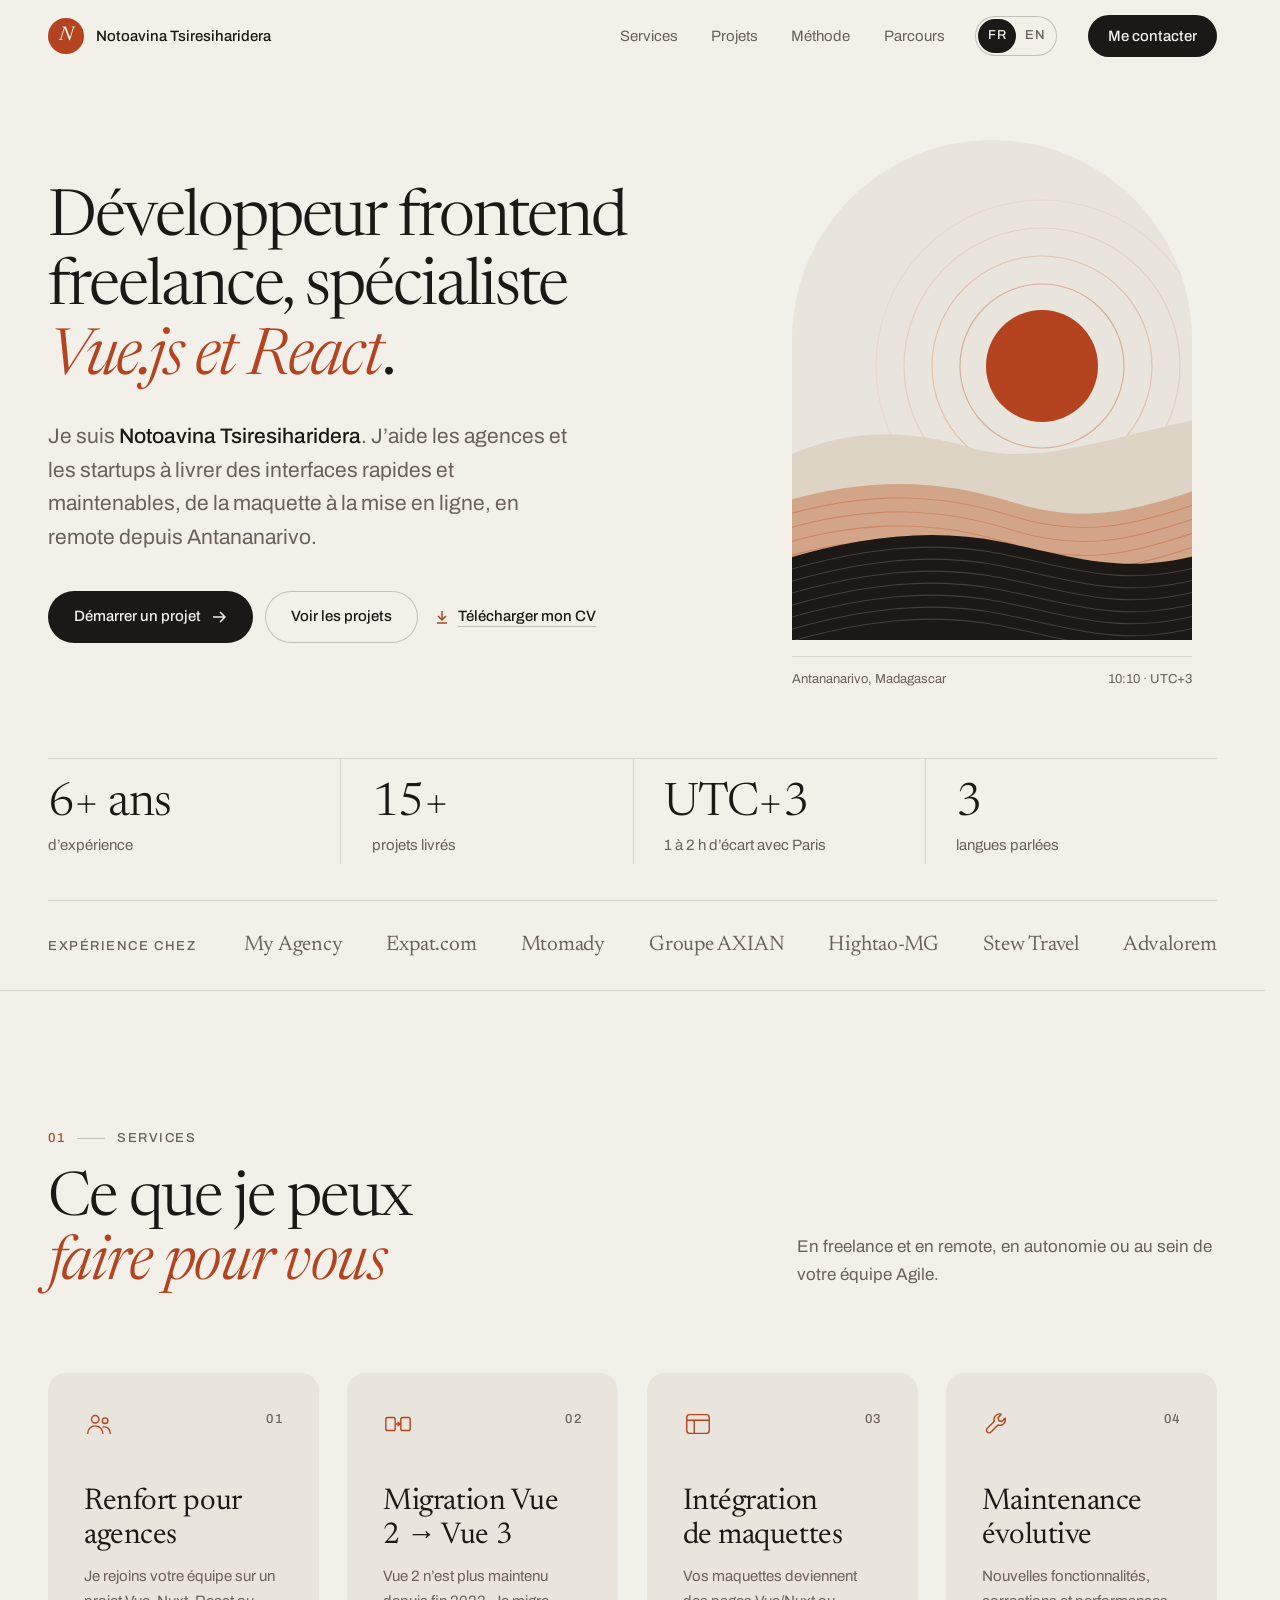
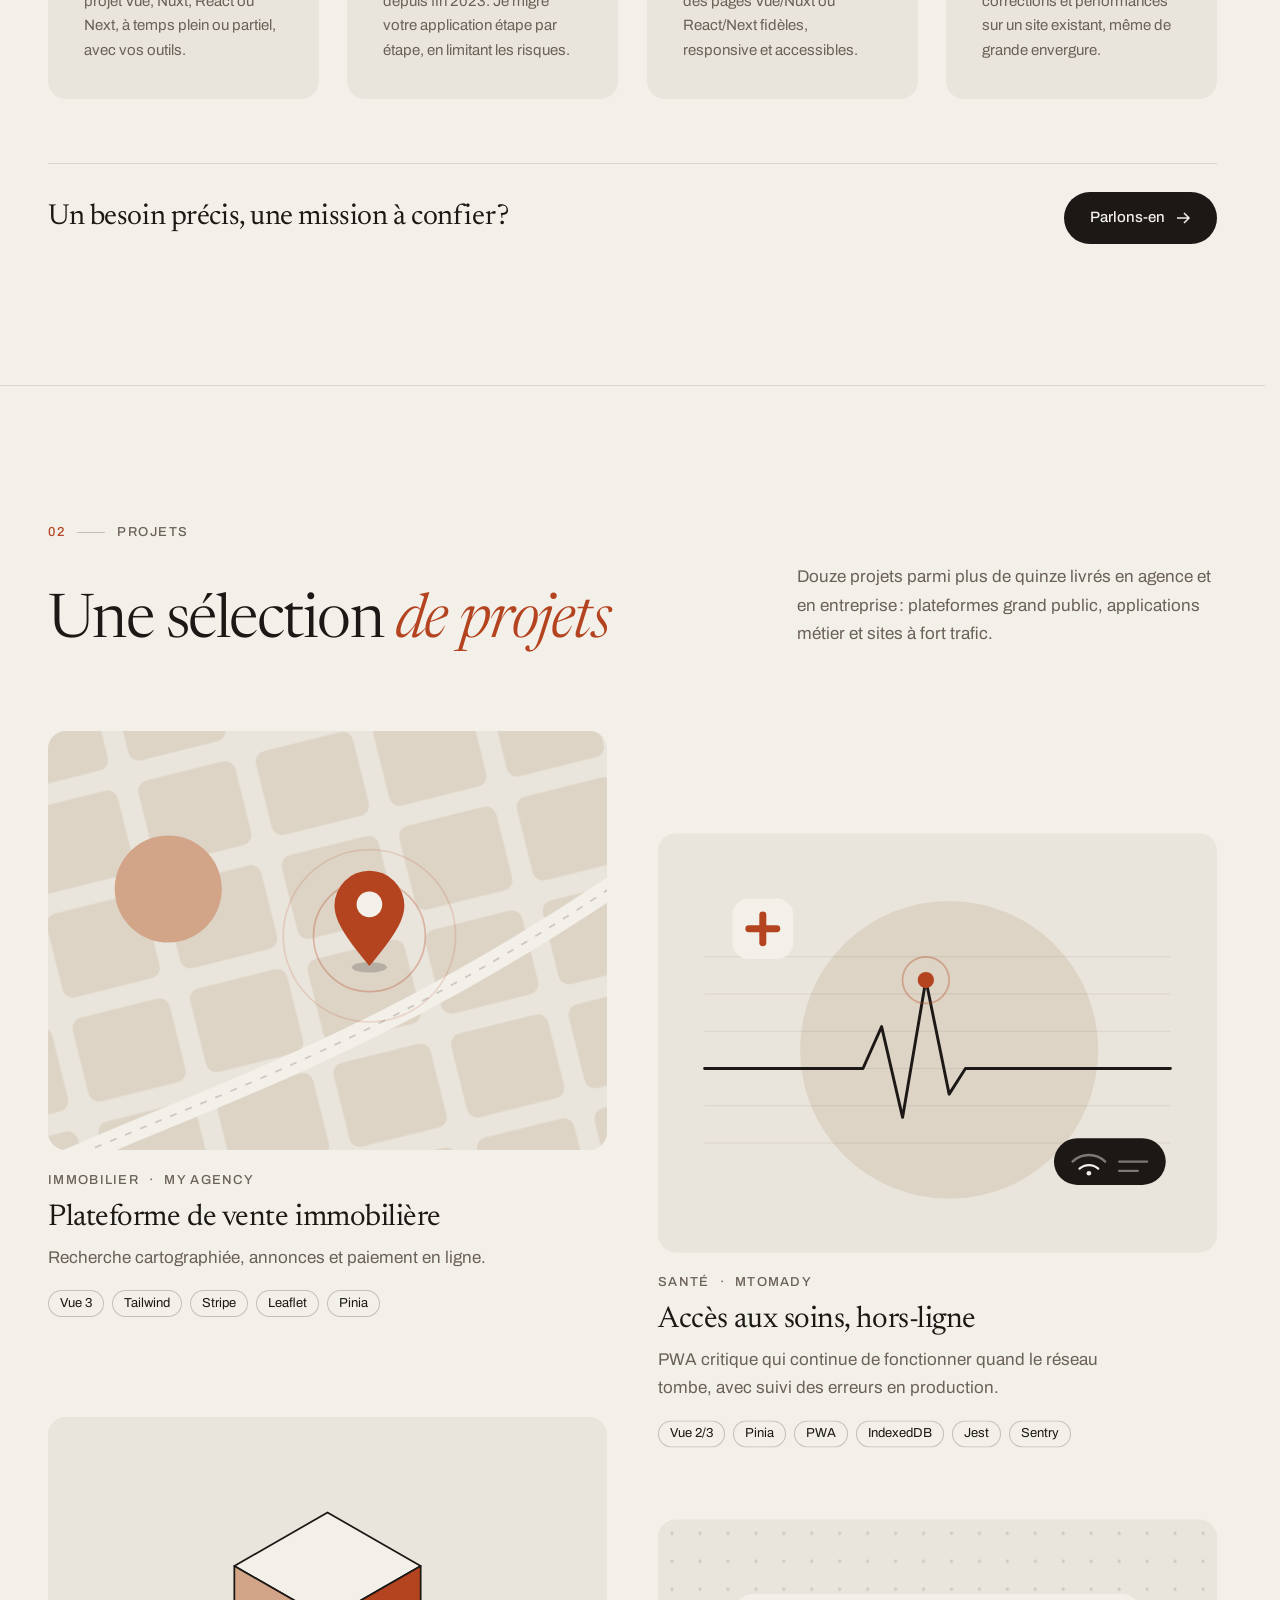
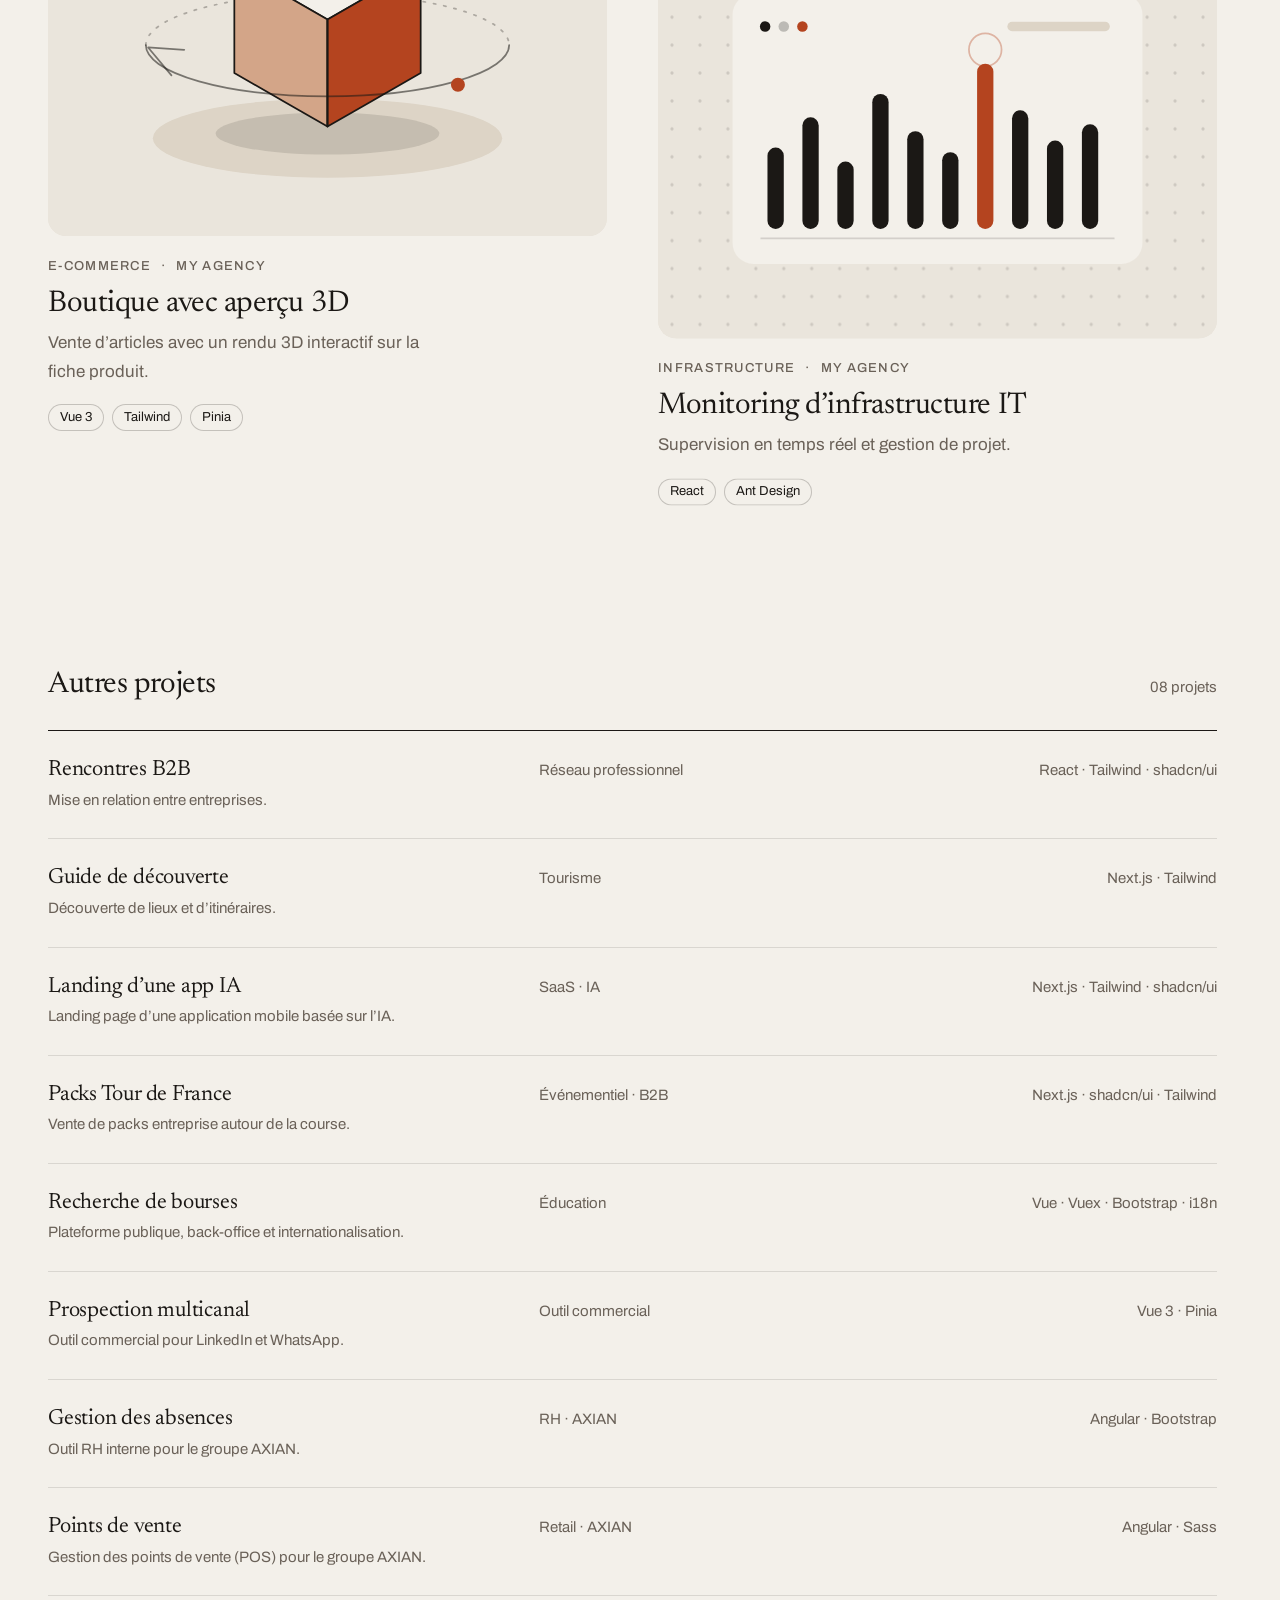
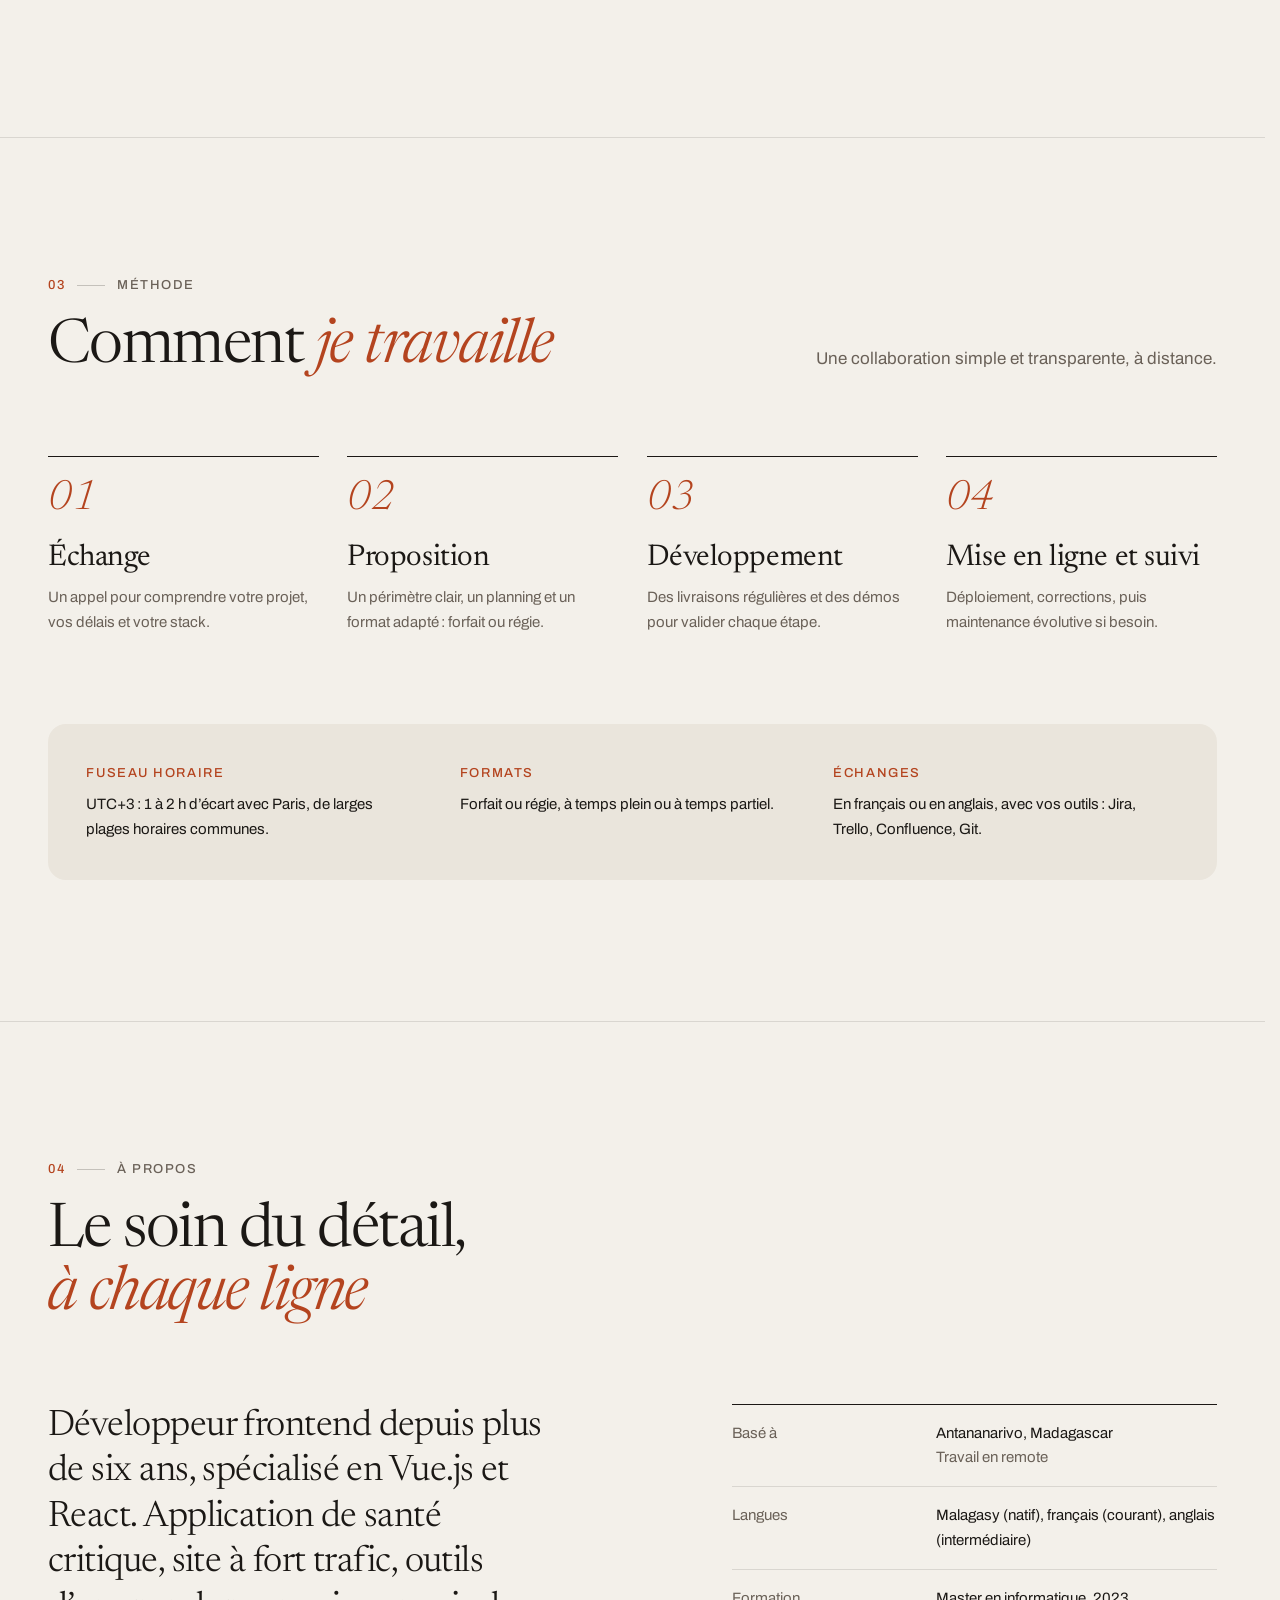
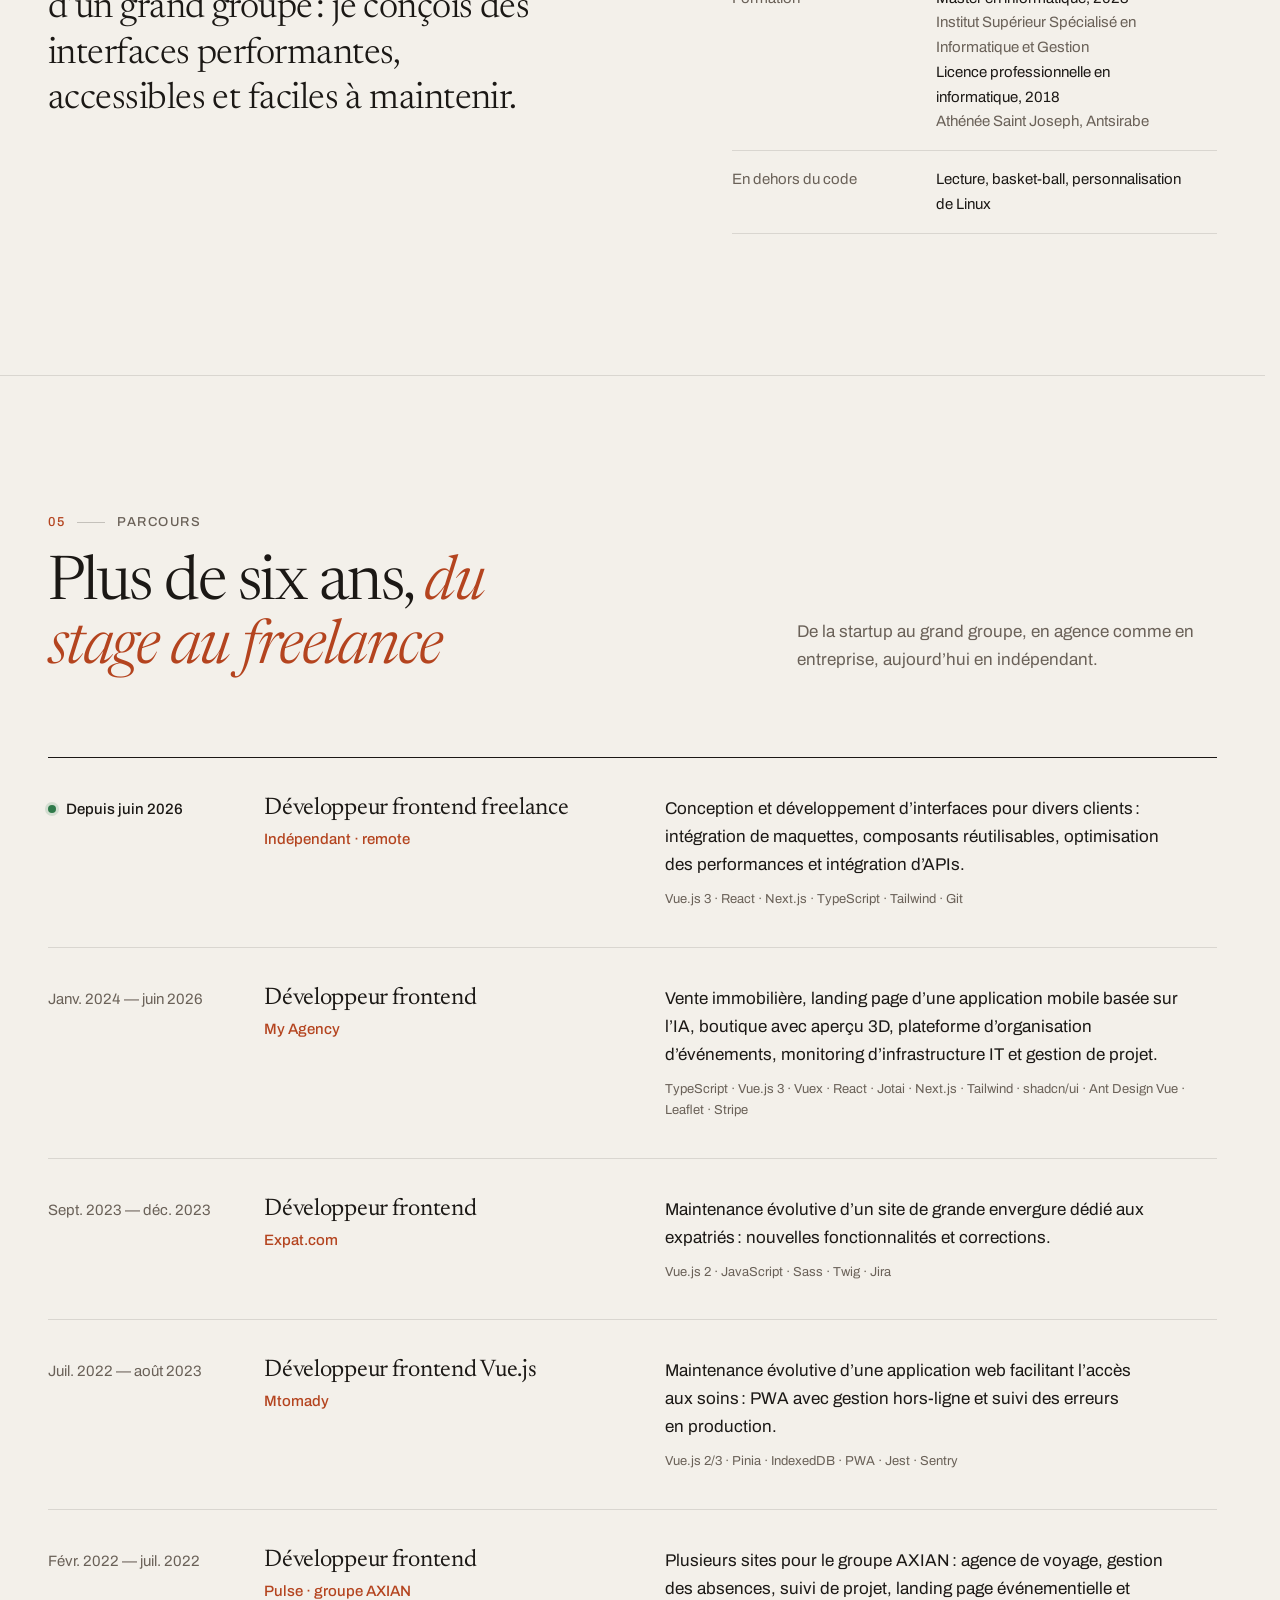
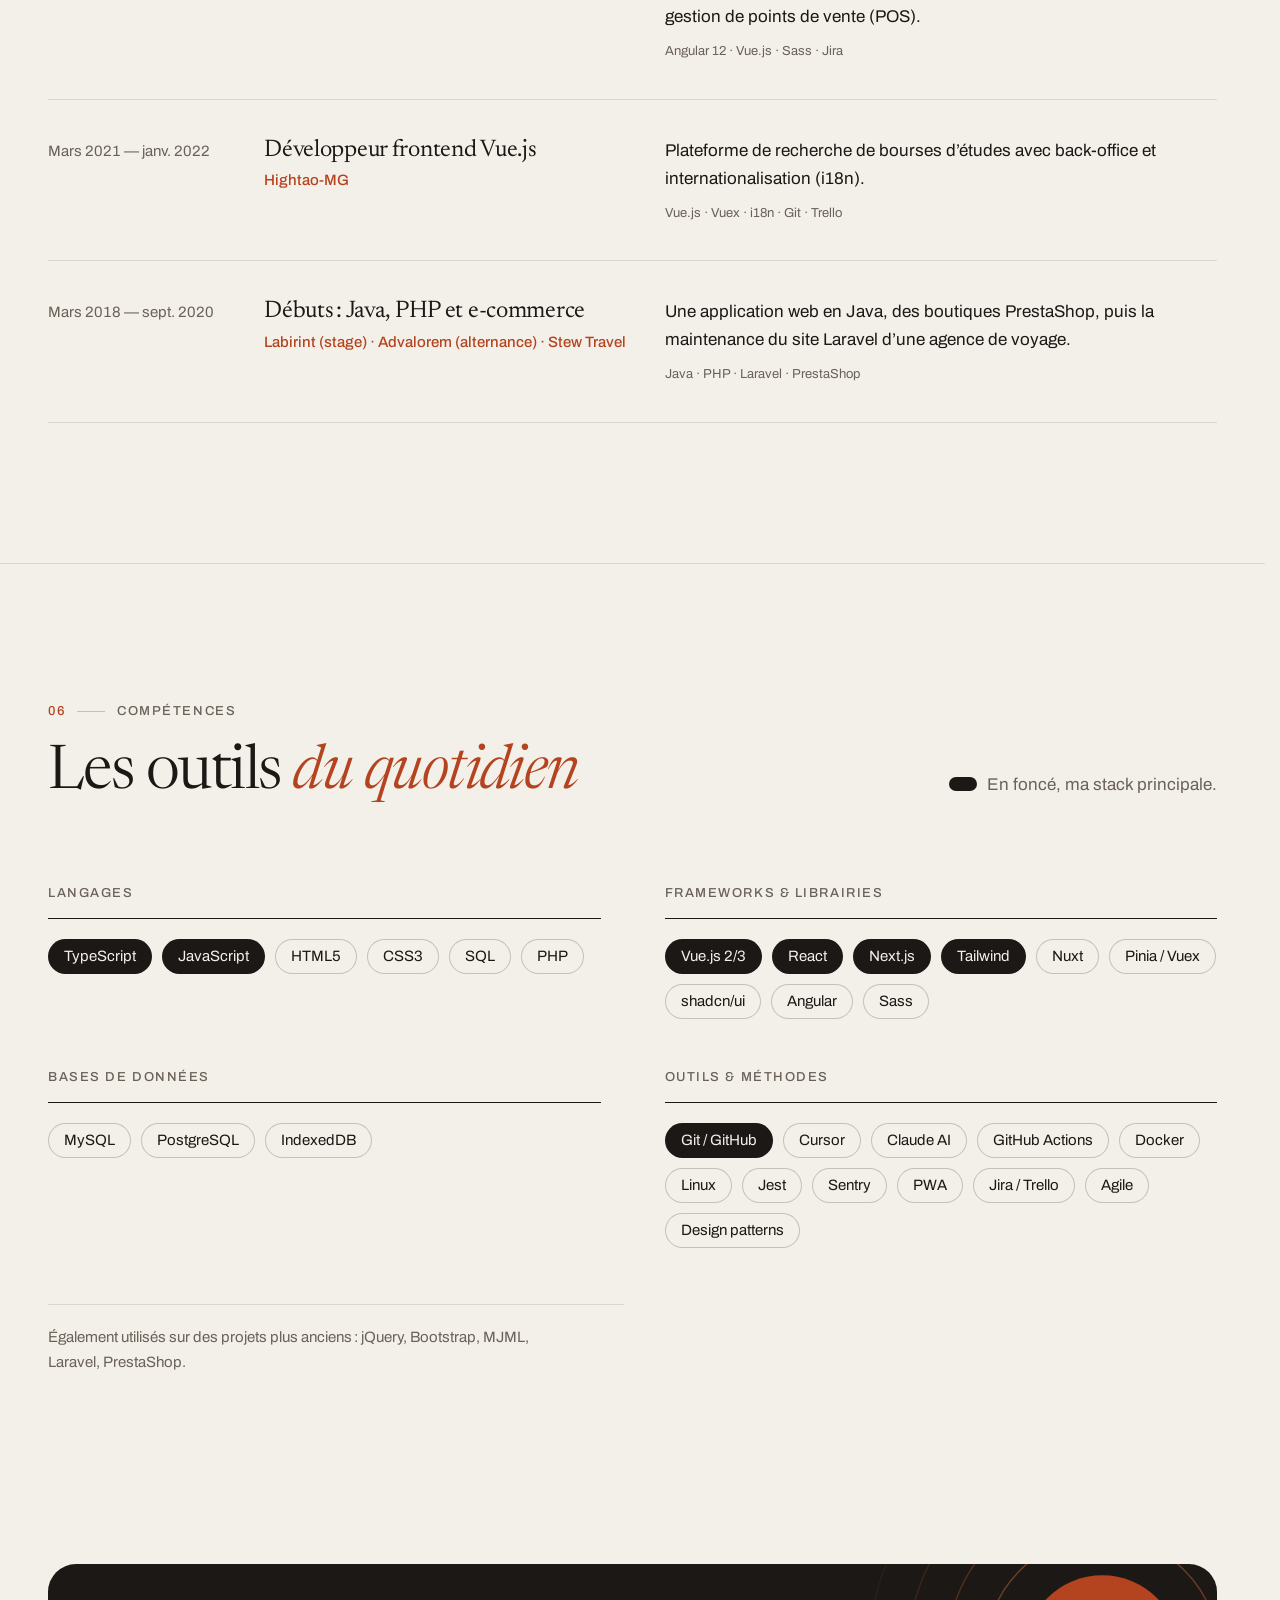
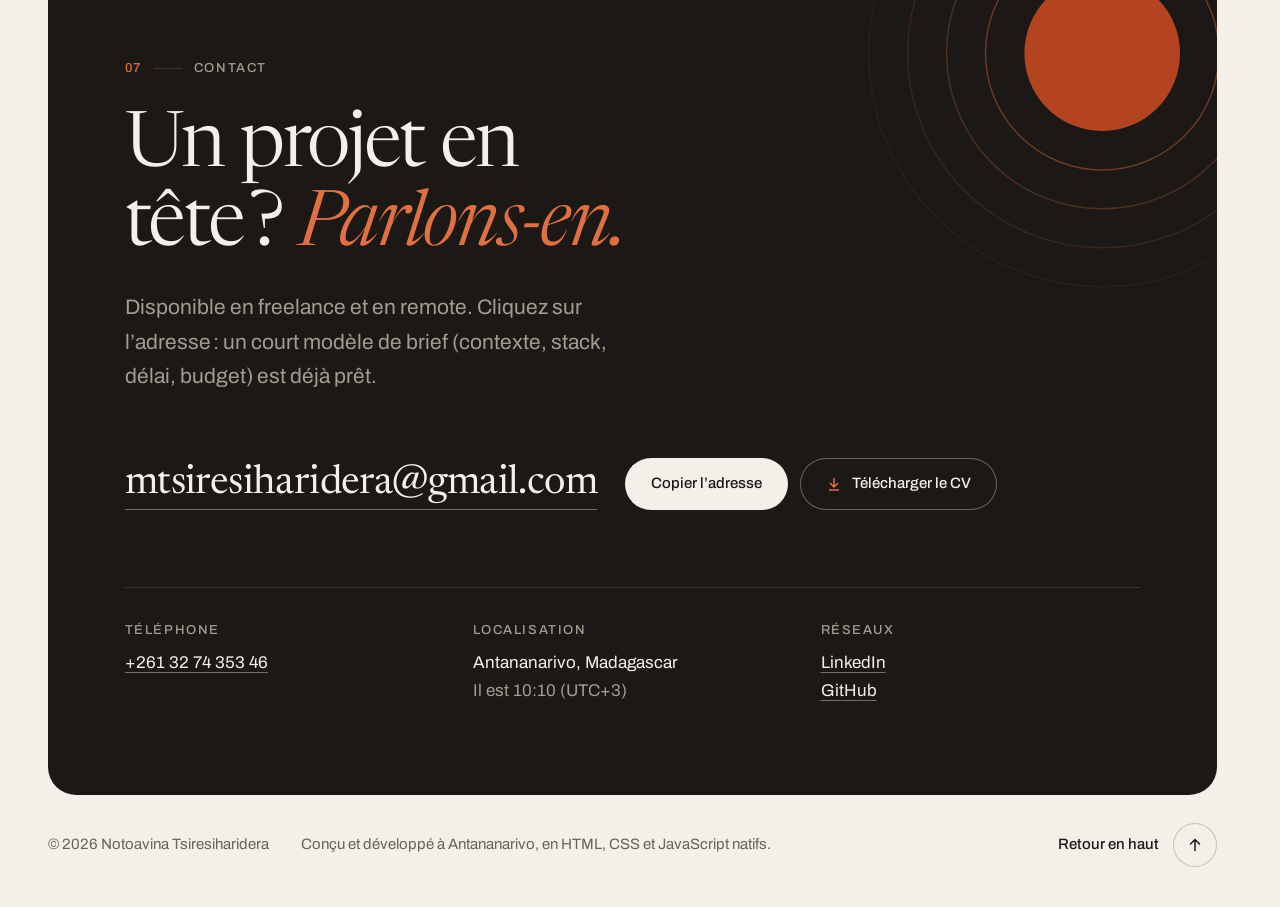
==== commit 12b3ef01: "Refonte du portfolio : site bilingue orienté freelance - Nouvelle direction artistique (papier, encr" ====
--- a/index.html
+++ b/index.html
@@ -1,291 +1,596 @@
 <!doctype html>
 <html lang="fr">
 <head>
-<meta charset="utf-8">
-<meta name="viewport" content="width=device-width, initial-scale=1, viewport-fit=cover">
-<title>Notoavina Tsiresiharidera — Développeur Frontend</title>
-<meta name="description" content="Notoavina Misaharison Tsiresiharidera, développeur frontend basé à Antananarivo. 7 ans à concevoir des interfaces rapides avec Vue, React et Next.">
-<meta name="theme-color" content="#0b0a12">
-<link rel="preconnect" href="https://fonts.googleapis.com">
-<link rel="preconnect" href="https://fonts.gstatic.com" crossorigin>
-<link href="https://fonts.googleapis.com/css2?family=Sora:wght@400;500;600;700;800&family=Inter:wght@400;500&family=JetBrains+Mono:wght@400;500&display=swap" rel="stylesheet">
-<style>
-:root{
-  --bg:#0b0a12; --panel:#14121f; --panel-2:#1a1730; --ink:#f1ecff; --dim:#9a93b8; --dim-2:#5f5882;
-  --accent:#8b6bff; --accent-2:#ffd3aa; --warm:#ff7a59;
-  --line:rgba(241,236,255,.10);
-  --grad:linear-gradient(115deg,#8b6bff,#b15cff 45%,#ff7a59);
-  --disp:'Sora',system-ui,sans-serif;
-  --body:'Inter',system-ui,sans-serif;
-  --mono:'JetBrains Mono',ui-monospace,monospace;
-  --ease:cubic-bezier(.2,.7,.2,1);
-}
-*{margin:0;padding:0;box-sizing:border-box}
-html{-webkit-text-size-adjust:100%;background:var(--bg);scroll-behavior:smooth}
-body{background:var(--bg);color:var(--ink);font-family:var(--body);font-size:clamp(15px,.4vw + 14px,16px);
-  line-height:1.65;-webkit-font-smoothing:antialiased;overflow-x:hidden}
-@media (prefers-reduced-motion:reduce){html{scroll-behavior:auto}}
-::selection{background:var(--accent);color:#0b0a12}
-a{color:inherit;text-decoration:none}
-img{max-width:100%;display:block}
-h1,h2,h3,h4{font-family:var(--disp);font-weight:700;line-height:1.05;letter-spacing:-.02em}
-
-/* ambient background (fixed, full-bleed, no overflow) */
-.bg{position:fixed;inset:0;z-index:0;overflow:hidden;pointer-events:none}
-.bg span{position:absolute;border-radius:50%;filter:blur(90px)}
-.bg .a{width:min(60vw,720px);aspect-ratio:1;left:-10vw;top:-18vh;background:radial-gradient(circle,var(--accent),transparent 65%);opacity:.28;animation:f1 19s var(--ease) infinite alternate}
-.bg .b{width:min(48vw,560px);aspect-ratio:1;right:-8vw;top:-4vh;background:radial-gradient(circle,var(--warm),transparent 65%);opacity:.16;animation:f2 23s var(--ease) infinite alternate}
-@keyframes f1{to{transform:translate3d(6%,9%,0)}}
-@keyframes f2{to{transform:translate3d(-8%,12%,0)}}
-@media (prefers-reduced-motion:reduce){.bg span{animation:none}}
-
-.wrap{position:relative;z-index:2;width:min(1180px,90vw);margin-inline:auto}
-section{position:relative;z-index:2}
-.eyebrow{font-family:var(--mono);font-size:12px;letter-spacing:.2em;text-transform:uppercase;color:var(--accent)}
-
-/* nav */
-.nav{position:sticky;top:0;z-index:40;display:flex;align-items:center;justify-content:space-between;
-  width:min(1180px,90vw);margin-inline:auto;padding:18px 0}
-.nav::before{content:"";position:absolute;inset:0 -50vw;background:rgba(11,10,18,.6);backdrop-filter:blur(10px);
-  -webkit-backdrop-filter:blur(10px);border-bottom:1px solid var(--line);z-index:-1;opacity:0;transition:opacity .3s}
-.nav.stuck::before{opacity:1}
-.nav .brand{font-family:var(--disp);font-weight:800;font-size:18px;letter-spacing:-.01em}
-.nav .brand b{color:var(--accent)}
-.nav .links{display:flex;align-items:center;gap:clamp(14px,2.5vw,28px);font-family:var(--mono);font-size:13px}
-.nav .links a{color:var(--dim);transition:color .2s}
-.nav .links a:hover{color:var(--ink)}
-.nav .cta{color:var(--ink);border:1px solid var(--line);padding:7px 14px;border-radius:100px;transition:.25s}
-.nav .cta:hover{border-color:var(--accent);color:var(--accent)}
-@media(max-width:680px){.nav .links a.nl{display:none}}
-
-/* hero */
-.hero{padding:clamp(60px,12vh,120px) 0 clamp(50px,8vh,90px)}
-.hero .status{display:inline-flex;align-items:center;gap:9px;font-family:var(--mono);font-size:13px;color:var(--dim)}
-.hero .status i{width:8px;height:8px;border-radius:50%;background:#4ad08a;box-shadow:0 0 0 0 rgba(74,208,138,.5);animation:pulse 2.4s infinite}
-@keyframes pulse{70%{box-shadow:0 0 0 9px rgba(74,208,138,0)}100%{box-shadow:0 0 0 0 rgba(74,208,138,0)}}
-.hero h1{font-size:clamp(40px,9.5vw,118px);font-weight:800;text-transform:uppercase;margin:clamp(18px,3vh,30px) 0 0;
-  overflow-wrap:break-word}
-.hero h1 .g{background:var(--grad);-webkit-background-clip:text;background-clip:text;-webkit-text-fill-color:transparent;color:transparent}
-.hero h1 .o{color:transparent;-webkit-text-stroke:1.4px var(--ink)}
-.hero .role{font-family:var(--mono);font-size:clamp(13px,1.6vw,16px);color:var(--accent-2);margin-top:18px;letter-spacing:.02em}
-.hero .lede{max-width:54ch;color:var(--dim);font-size:clamp(15px,1.4vw,18px);margin-top:clamp(22px,4vh,34px)}
-.hero .lede b{color:var(--ink);font-weight:500}
-.actions{display:flex;flex-wrap:wrap;gap:14px;margin-top:30px}
-.btn{font-family:var(--mono);font-size:13px;letter-spacing:.04em;text-transform:uppercase;padding:14px 26px;border-radius:100px;
-  display:inline-flex;align-items:center;gap:10px;transition:transform .3s var(--ease),box-shadow .3s,border-color .25s,color .25s}
-.btn svg{width:15px;height:15px;transition:transform .3s var(--ease)}
-.btn-primary{background:var(--grad);color:#0b0a12;font-weight:500}
-.btn-primary:hover{transform:translateY(-3px);box-shadow:0 14px 40px rgba(139,107,255,.4)}
-.btn-primary:hover svg{transform:translate(4px,-4px)}
-.btn-ghost{border:1px solid var(--line);color:var(--ink)}
-.btn-ghost:hover{border-color:var(--accent);color:var(--accent);transform:translateY(-3px)}
-
-/* stats */
-.stats{display:grid;grid-template-columns:repeat(4,1fr);gap:1px;background:var(--line);border:1px solid var(--line);
-  border-radius:16px;overflow:hidden;margin-top:clamp(40px,7vh,72px)}
-.stat{background:rgba(20,18,31,.7);padding:clamp(18px,3vw,30px)}
-.stat .n{font-family:var(--disp);font-weight:800;font-size:clamp(30px,4.5vw,52px);line-height:1}
-.stat .n em{font-style:normal;color:var(--accent)}
-.stat .k{font-family:var(--mono);font-size:11px;letter-spacing:.1em;text-transform:uppercase;color:var(--dim);margin-top:10px}
-@media(max-width:760px){.stats{grid-template-columns:repeat(2,1fr)}}
-
-/* section head */
-.sh{display:flex;align-items:baseline;justify-content:space-between;gap:18px;flex-wrap:wrap;
-  margin:clamp(72px,12vh,140px) 0 clamp(24px,4vh,40px);padding-top:24px;border-top:1px solid var(--line)}
-.sh h2{font-size:clamp(28px,5vw,64px)}
-.sh .idx{font-family:var(--mono);font-size:13px;color:var(--dim-2)}
-
-/* projects */
-.grid{display:grid;grid-template-columns:repeat(3,1fr);gap:clamp(14px,1.6vw,20px)}
-.card{position:relative;background:var(--panel);border:1px solid var(--line);border-radius:16px;padding:24px;overflow:hidden;
-  transition:transform .35s var(--ease),border-color .35s}
-.card::before{content:"";position:absolute;inset:0;background:radial-gradient(120% 120% at 0 0,rgba(139,107,255,.12),transparent 55%);
-  opacity:0;transition:opacity .35s}
-.card:hover{transform:translateY(-5px);border-color:rgba(139,107,255,.4)}
-.card:hover::before{opacity:1}
-.card .top{display:flex;justify-content:space-between;align-items:center}
-.card .num{font-family:var(--mono);font-size:12px;color:var(--dim-2)}
-.card .arrow{width:30px;height:30px;border-radius:50%;border:1px solid var(--line);display:grid;place-items:center;transition:.35s}
-.card .arrow svg{width:13px;height:13px;stroke:var(--accent);transition:transform .35s var(--ease)}
-.card:hover .arrow{background:var(--accent);border-color:var(--accent)}
-.card:hover .arrow svg{stroke:#0b0a12;transform:translate(2px,-2px)}
-.card h3{font-size:clamp(18px,2vw,22px);margin:16px 0 8px}
-.card p{color:var(--dim);font-size:14px}
-.card .tags{margin-top:16px;display:flex;flex-wrap:wrap;gap:7px}
-.card .tags span{font-family:var(--mono);font-size:11px;color:var(--accent);border:1px solid var(--line);border-radius:6px;padding:3px 8px}
-@media(max-width:860px){.grid{grid-template-columns:repeat(2,1fr)}}
-@media(max-width:560px){.grid{grid-template-columns:1fr}}
-
-/* experience */
-.xp{border-top:1px solid var(--line)}
-.xp .row{display:grid;grid-template-columns:160px 1fr;gap:clamp(16px,3vw,48px);
-  padding:clamp(22px,3.2vw,32px) 0;border-bottom:1px solid var(--line);align-items:start}
-.xp .when{font-family:var(--mono);font-size:13px;color:var(--accent)}
-.xp .when small{display:block;color:var(--dim-2);margin-top:4px}
-.xp h4{font-size:clamp(18px,2.4vw,26px)}
-.xp h4 span{color:var(--dim);font-weight:400}
-.xp p{color:var(--dim);max-width:62ch;margin-top:8px;font-size:14px}
-.xp .tech{font-family:var(--mono);font-size:11px;color:var(--dim-2);margin-top:12px}
-@media(max-width:680px){.xp .row{grid-template-columns:1fr;gap:6px}}
-
-/* stack */
-.stack{display:grid;grid-template-columns:repeat(4,1fr);gap:1px;background:var(--line);border:1px solid var(--line);
-  border-radius:16px;overflow:hidden}
-.scell{background:var(--panel);padding:clamp(20px,2.6vw,28px)}
-.scell .h{font-family:var(--mono);font-size:11px;letter-spacing:.14em;text-transform:uppercase;color:var(--accent);margin-bottom:14px}
-.scell ul{list-style:none;display:flex;flex-direction:column;gap:9px}
-.scell li{font-family:var(--disp);font-weight:500;font-size:clamp(15px,1.5vw,18px);display:flex;align-items:center;gap:9px;transition:color .2s,transform .25s var(--ease)}
-.scell li::before{content:"";width:5px;height:5px;border-radius:50%;background:var(--dim-2);transition:background .2s}
-.scell li:hover{color:var(--accent);transform:translateX(4px)}
-.scell li:hover::before{background:var(--accent)}
-@media(max-width:860px){.stack{grid-template-columns:repeat(2,1fr)}}
-@media(max-width:460px){.stack{grid-template-columns:1fr}}
-
-/* contact */
-.contact{padding:clamp(80px,14vh,170px) 0 70px}
-.contact h2{font-size:clamp(30px,7vw,84px);line-height:1.02}
-.contact h2 .g{background:var(--grad);-webkit-background-clip:text;background-clip:text;-webkit-text-fill-color:transparent;color:transparent}
-.contact .mail{display:inline-block;font-family:var(--mono);font-size:clamp(15px,2.4vw,26px);margin-top:28px;
-  border-bottom:1px solid var(--line);padding-bottom:5px;transition:color .25s,border-color .25s;word-break:break-word}
-.contact .mail:hover{color:var(--accent);border-color:var(--accent)}
-.cmeta{display:grid;grid-template-columns:repeat(3,1fr);gap:24px;margin-top:clamp(40px,7vh,64px);
-  border-top:1px solid var(--line);padding-top:30px}
-.cmeta .k{font-family:var(--mono);font-size:11px;letter-spacing:.14em;text-transform:uppercase;color:var(--dim-2);margin-bottom:10px}
-.cmeta p{color:var(--ink)}
-.cmeta span{color:var(--dim)}
-@media(max-width:680px){.cmeta{grid-template-columns:1fr;gap:24px}}
-.foot{display:flex;justify-content:space-between;flex-wrap:wrap;gap:14px;margin-top:clamp(50px,9vh,90px);
-  padding-top:22px;border-top:1px solid var(--line);font-family:var(--mono);font-size:11px;color:var(--dim-2);text-transform:uppercase;letter-spacing:.05em}
-.foot a:hover{color:var(--accent)}
-
-/* reveal (only hides when JS is active) */
-.js .reveal{opacity:0;transform:translateY(24px);transition:opacity .8s var(--ease),transform .8s var(--ease)}
-.js .reveal.in{opacity:1;transform:none}
-@media (prefers-reduced-motion:reduce){.js .reveal{opacity:1;transform:none}}
-</style>
+  <meta charset="utf-8">
+  <meta name="viewport" content="width=device-width, initial-scale=1, viewport-fit=cover">
+  <title data-i18n="meta.title">Développeur frontend freelance Vue.js &amp; React — Notoavina Tsiresiharidera</title>
+  <meta name="description" data-i18n-attr="content:meta.description" content="Notoavina Tsiresiharidera, développeur frontend freelance spécialiste Vue.js et React : renfort pour agences, migration Vue 2 vers Vue 3, intégration de maquettes et maintenance. En remote depuis Antananarivo (UTC+3).">
+  <meta name="author" content="Notoavina Misaharison Tsiresiharidera">
+  <link rel="canonical" href="https://portfolio-nauh.onrender.com/">
+  <link rel="alternate" hreflang="fr" href="https://portfolio-nauh.onrender.com/">
+  <link rel="alternate" hreflang="en" href="https://portfolio-nauh.onrender.com/?lang=en">
+  <link rel="alternate" hreflang="x-default" href="https://portfolio-nauh.onrender.com/">
+  <meta name="theme-color" content="#f3f0ea">
+  <meta name="color-scheme" content="light">
+
+  <meta property="og:type" content="profile">
+  <meta property="og:locale" content="fr_FR">
+  <meta property="og:locale:alternate" content="en_US">
+  <meta property="og:site_name" content="Notoavina Tsiresiharidera">
+  <meta property="og:title" content="Notoavina Tsiresiharidera — Développeur frontend freelance Vue.js &amp; React">
+  <meta property="og:description" content="Renfort pour agences, migration Vue 2 vers Vue 3, intégration de maquettes et maintenance. Plus de six ans d’expérience, en remote depuis Antananarivo.">
+  <meta property="og:url" content="https://portfolio-nauh.onrender.com/">
+  <meta property="og:image" content="https://portfolio-nauh.onrender.com/assets/img/og.png">
+  <meta property="og:image:width" content="1200">
+  <meta property="og:image:height" content="630">
+  <meta property="og:image:alt" content="Notoavina Tsiresiharidera, développeur frontend freelance : titre en serif et illustration d’un soleil sur des rizières en terrasses.">
+  <meta property="profile:first_name" content="Notoavina">
+  <meta property="profile:last_name" content="Tsiresiharidera">
+  <meta name="twitter:card" content="summary_large_image">
+
+  <link rel="icon" href="assets/img/favicon.svg" type="image/svg+xml">
+  <link rel="apple-touch-icon" href="assets/img/apple-touch-icon.png">
+
+  <script>
+    /* Avant le premier rendu :
+       - active les états d'animation (classe js) ;
+       - choisit la langue : ?lang=…, puis préférence enregistrée, sinon français.
+       Si les modules ne démarrent pas, la page s'affiche telle quelle après 2,5 s. */
+    (function () {
+      var root = document.documentElement;
+      var lang = 'fr';
+      try {
+        var asked = new URLSearchParams(location.search).get('lang');
+        var saved = localStorage.getItem('nt-lang');
+        if (asked === 'fr' || asked === 'en') lang = asked;
+        else if (saved === 'fr' || saved === 'en') lang = saved;
+      } catch (e) {}
+      root.classList.add('js');
+      root.dataset.lang = lang;
+      if (lang !== 'fr') root.classList.add('i18n-pending');
+      setTimeout(function () {
+        if (!window.__ntBooted) root.classList.remove('js', 'i18n-pending');
+      }, 2500);
+    })();
+  </script>
+
+  <link rel="preconnect" href="https://fonts.googleapis.com">
+  <link rel="preconnect" href="https://fonts.gstatic.com" crossorigin>
+  <link rel="stylesheet" href="https://fonts.googleapis.com/css2?family=Archivo:wght@400..600&family=Newsreader:ital,opsz,wght@0,6..72,300..500;1,6..72,300..500&display=swap">
+
+  <link rel="stylesheet" href="assets/css/tokens.css">
+  <link rel="stylesheet" href="assets/css/base.css">
+  <link rel="stylesheet" href="assets/css/components.css">
+  <link rel="stylesheet" href="assets/css/sections/hero.css">
+  <link rel="stylesheet" href="assets/css/sections/projects.css">
+  <link rel="stylesheet" href="assets/css/sections/services.css">
+  <link rel="stylesheet" href="assets/css/sections/process.css">
+  <link rel="stylesheet" href="assets/css/sections/about.css">
+  <link rel="stylesheet" href="assets/css/sections/experience.css">
+  <link rel="stylesheet" href="assets/css/sections/skills.css">
+  <link rel="stylesheet" href="assets/css/sections/contact.css">
+
+  <script type="module" src="assets/js/main.js"></script>
+
+  <script type="application/ld+json">
+  {
+    "@context": "https://schema.org",
+    "@type": "Person",
+    "name": "Notoavina Misaharison Tsiresiharidera",
+    "givenName": "Notoavina",
+    "familyName": "Tsiresiharidera",
+    "jobTitle": "Développeur frontend freelance Vue.js & React",
+    "url": "https://portfolio-nauh.onrender.com/",
+    "email": "mailto:mtsiresiharidera@gmail.com",
+    "telephone": "+261327435346",
+    "address": {
+      "@type": "PostalAddress",
+      "addressLocality": "Antananarivo",
+      "addressCountry": "MG"
+    },
+    "alumniOf": [
+      { "@type": "CollegeOrUniversity", "name": "Institut Supérieur Spécialisé en Informatique et Gestion" },
+      { "@type": "EducationalOrganization", "name": "Athénée Saint Joseph", "address": "Antsirabe, Madagascar" }
+    ],
+    "knowsLanguage": ["mg", "fr", "en"],
+    "knowsAbout": ["Développement frontend", "Vue.js", "Nuxt", "React", "Next.js", "TypeScript", "Angular", "Tailwind CSS", "Progressive Web Apps", "Accessibilité web", "Performance web"],
+    "sameAs": [
+      "https://www.linkedin.com/in/notoavina-misaharison-tsiresiharidera-6b7865191",
+      "https://github.com/NotoavinaMG"
+    ]
+  }
+  </script>
 </head>
+
 <body>
-<div class="bg" aria-hidden="true"><span class="a"></span><span class="b"></span></div>
-
-<nav class="nav" id="nav">
-  <a class="brand" href="#top">Notoavina<b>.</b></a>
-  <div class="links">
-    <a class="nl" href="#projets">Projets</a>
-    <a class="nl" href="#parcours">Parcours</a>
-    <a class="cta" href="#contact">Contact</a>
-  </div>
-</nav>
-
-<main id="top">
-<section class="hero wrap">
-  <span class="status"><i></i>Disponible pour de nouveaux projets · Antananarivo</span>
-  <h1><span class="g">Notoavina</span><br>Misaharison<br><span class="o">Tsiresiharidera</span></h1>
-  <div class="role">// Développeur Frontend — Vue · React · Next · 7 ans</div>
-  <p class="lede">Je conçois des interfaces <b>rapides, soignées et durables</b>. Du e-commerce à la santé numérique, sept ans à transformer des maquettes en produits web fiables et agréables à utiliser.</p>
-  <div class="actions">
-    <a class="btn btn-primary" href="#projets">Voir mes projets <svg viewBox="0 0 24 24" fill="none" stroke="currentColor"><path d="M5 12h14M13 6l6 6-6 6" stroke-width="2"/></svg></a>
-    <a class="btn btn-ghost" href="#contact">Me contacter</a>
-  </div>
-
-  <div class="stats">
-    <div class="stat reveal"><div class="n"><em>7</em></div><div class="k">Années d'expérience</div></div>
-    <div class="stat reveal"><div class="n">15<em>+</em></div><div class="k">Projets livrés</div></div>
-    <div class="stat reveal"><div class="n"><em>6</em></div><div class="k">Frameworks maîtrisés</div></div>
-    <div class="stat reveal"><div class="n"><em>3</em></div><div class="k">Langues parlées</div></div>
-  </div>
-</section>
-
-<section class="wrap" id="projets">
-  <div class="sh reveal"><h2>Projets sélectionnés</h2><span class="idx">01 — 12</span></div>
-  <div class="grid" id="grid"></div>
-</section>
-
-<section class="wrap" id="parcours">
-  <div class="sh reveal"><h2>Parcours</h2><span class="idx">2018 — 2026</span></div>
-  <div class="xp" id="xp"></div>
-</section>
-
-<section class="wrap" id="stack">
-  <div class="sh reveal"><h2>Compétences</h2><span class="idx">Stack &amp; outils</span></div>
-  <div class="stack reveal">
-    <div class="scell"><div class="h">Langages</div><ul><li>HTML</li><li>CSS</li><li>JavaScript</li><li>TypeScript</li><li>SQL</li></ul></div>
-    <div class="scell"><div class="h">Frameworks</div><ul><li>Vue 3</li><li>React</li><li>Next.js</li><li>Angular</li><li>Tailwind</li><li>Bootstrap</li></ul></div>
-    <div class="scell"><div class="h">Données & état</div><ul><li>Pinia / Vuex</li><li>MySQL</li><li>PostgreSQL</li><li>IndexedDB</li></ul></div>
-    <div class="scell"><div class="h">Outils & ops</div><ul><li>Git</li><li>GitHub Actions</li><li>Docker</li><li>Sass</li><li>Jest / Sentry</li><li>Linux</li></ul></div>
-  </div>
-</section>
-
-<section class="wrap contact" id="contact">
-  <div class="sh reveal" style="margin-bottom:0"><h2>Travaillons <span class="g">ensemble</span></h2><span class="idx">05</span></div>
-  <a class="mail reveal" href="mailto:mtsiresiharidera@gmail.com">mtsiresiharidera@gmail.com</a>
-  <div class="cmeta reveal">
-    <div><div class="k">Téléphone</div><p>+261 32 74 353 46</p></div>
-    <div><div class="k">Localisation</div><p>Antananarivo, Madagascar</p><span>EAT · UTC+3 — <span id="clk">--:--</span></span></div>
-    <div><div class="k">Langues & formation</div><p>Malagasy · Français · Anglais</p><span>Master Informatique 2023 · Licence Pro 2018</span></div>
-  </div>
-  <div class="foot"><span>© 2026 Notoavina Tsiresiharidera</span><a href="#top">Retour en haut ↑</a></div>
-</section>
-</main>
-
-<script>
-document.documentElement.classList.add('js');
-(function(){
-  var reduce=matchMedia('(prefers-reduced-motion:reduce)').matches;
-
-  /* projects */
-  var P=[
-    ['Plateforme immobilière','Recherche cartographiée, annonces et paiement en ligne.',['Vue 3','Tailwind','Stripe','Leaflet','Pinia']],
-    ['Boutique avec aperçu 3D','Fiche produit avec rendu interactif.',['Vue 3','Tailwind','Pinia']],
-    ['Application de rencontre B2B','Mise en relation entre entreprises.',['React','Tailwind','Shadcn']],
-    ['Application de guide','Découverte de lieux et itinéraires.',['Next.js','Tailwind']],
-    ['Landing app IA','Présentation produit haute conversion.',['Next.js','Tailwind','Shadcn']],
-    ['Monitoring d\'infra IT','Supervision temps réel & gestion de projet.',['React','Ant Design']],
-    ['Gestion des absences','Outil RH pour le groupe AXIAN.',['Angular','Bootstrap']],
-    ['Accès aux soins — Mtomady','Application critique, fonctionnelle hors-ligne.',['Vue 2/3','Pinia','PWA','IndexedDB','Jest','Sentry']],
-    ['Recherche de bourses','Plateforme avec back-office complet.',['Vue','Vuex','Bootstrap','i18n']],
-    ['Prospection LinkedIn & WhatsApp','Outil commercial multi-canal.',['Vue 3','Pinia']],
-    ['Packs Tour de France · B2B','Site de vente de packs entreprise.',['Next.js','Shadcn','Tailwind']],
-    ['Gestion des POS','Points de vente pour le groupe AXIAN.',['Angular','Sass']]
-  ];
-  var arrow='<span class="arrow"><svg viewBox="0 0 24 24" fill="none" stroke="currentColor"><path d="M5 12h14M13 6l6 6-6 6" stroke-width="2"/></svg></span>';
-  document.getElementById('grid').innerHTML=P.map(function(p,i){
-    return '<a class="card reveal" href="#contact"><div class="top"><span class="num">'+('0'+(i+1)).slice(-2)+'</span>'+arrow+'</div>'+
-      '<h3>'+p[0]+'</h3><p>'+p[1]+'</p><div class="tags">'+p[2].map(function(t){return '<span>'+t+'</span>';}).join('')+'</div></a>';
-  }).join('');
-
-  /* experience */
-  var X=[
-    ['2024 → 2026','My Agency','Développeur Frontend Senior','Immobilier, boutique avec aperçu 3D, landing d\'app IA, plateforme d\'événements et monitoring d\'infrastructure IT.','TypeScript · Vue 3 · React · Next.js · Tailwind · Pinia · Shadcn · Stripe'],
-    ['2023','Expat.com','Développeur Frontend','Maintenance évolutive d\'un site à fort trafic dédié aux expatriés.','Vue 2 · Sass · Bootstrap · Twig · jQuery'],
-    ['2022 → 2023','Mtomady','Frontend Vue.js','Application web critique facilitant l\'accès aux soins, pensée hors-ligne.','Vue 2/3 · Pinia · PWA · IndexedDB · Jest · Sentry'],
-    ['2022','Pulse','Développeur Frontend','Agence de voyage, gestion d\'absences et POS pour le groupe AXIAN, suivi de projet.','Angular 12 · Vue.js · Sass · MJML'],
-    ['2021 → 2022','Hightao-MG','Frontend Vue.js','Plateforme de recherche de bourses avec back-office et internationalisation.','Vue.js · Vuex · Bootstrap 4 · i18n'],
-    ['2020','Stew Travel','Web Developer','Maintenance évolutive d\'une agence de voyage.','PHP · Laravel · jQuery · Bootstrap'],
-    ['2019 → 2020','Advalorem','PrestaShop Developer · Alternance','Personnalisation et intégration de boutiques e-commerce.','PrestaShop · PHP · HTML · CSS · JS'],
-    ['2018','Labirint','Fullstack Java · Stage','Premier stage : comprendre la stack de bout en bout.','Java · SQL · HTML · CSS']
-  ];
-  document.getElementById('xp').innerHTML=X.map(function(x){
-    return '<div class="row reveal"><div class="when">'+x[0]+'<small>'+x[1]+'</small></div>'+
-      '<div><h4>'+x[2]+' <span>· '+x[1]+'</span></h4><p>'+x[3]+'</p><div class="tech">'+x[4]+'</div></div></div>';
-  }).join('');
-
-  /* reveal */
-  if('IntersectionObserver' in window && !reduce){
-    var io=new IntersectionObserver(function(es){es.forEach(function(e){if(e.isIntersecting){e.target.classList.add('in');io.unobserve(e.target);}});},{threshold:.12,rootMargin:'0px 0px -6% 0px'});
-    document.querySelectorAll('.reveal').forEach(function(el){io.observe(el);});
-  } else {
-    document.querySelectorAll('.reveal').forEach(function(el){el.classList.add('in');});
-  }
-
-  /* nav background on scroll */
-  var nav=document.getElementById('nav');
-  function onScroll(){ nav.classList.toggle('stuck', scrollY>20); }
-  addEventListener('scroll',onScroll,{passive:true}); onScroll();
-
-  /* clock */
-  function clk(){ try{ document.getElementById('clk').textContent=new Date().toLocaleTimeString('fr-FR',{timeZone:'Indian/Antananarivo',hour12:false}).slice(0,5); }catch(e){} }
-  clk(); setInterval(clk,30000);
-})();
-</script>
+  <a class="skip" href="#contenu" data-i18n="skip">Aller au contenu</a>
+  <p class="sr-only" role="status" data-lang-status></p>
+
+  <!-- Navigation ============================================================ -->
+  <header class="nav" data-nav>
+    <div class="nav__inner wrap">
+      <a class="nav__brand" href="#accueil">
+        <span class="nav__mark" aria-hidden="true">N</span>
+        <span>Notoavina<span class="nav__last"> Tsiresiharidera</span></span>
+      </a>
+      <nav class="nav__links" aria-label="Navigation principale" data-i18n-attr="aria-label:nav.label">
+        <a href="#services" data-i18n="nav.services">Services</a>
+        <a href="#projets" data-i18n="nav.projects">Projets</a>
+        <a href="#methode" data-i18n="nav.process">Méthode</a>
+        <a href="#parcours" data-i18n="nav.experience">Parcours</a>
+      </nav>
+      <div class="lang" role="group" aria-label="Langue" data-i18n-attr="aria-label:lang.label">
+        <span class="lang__thumb" aria-hidden="true"></span>
+        <button type="button" lang="fr" aria-label="Français" aria-pressed="true" data-lang-set="fr">FR</button>
+        <button type="button" lang="en" aria-label="English" aria-pressed="false" data-lang-set="en">EN</button>
+      </div>
+      <a class="btn btn--ink btn--sm nav__cta" href="#contact" data-i18n="nav.cta">Me contacter</a>
+      <button class="nav__menu" type="button" aria-haspopup="dialog" aria-expanded="false" aria-controls="menu" data-menu-open>
+        <span data-i18n="nav.menu">Menu</span> <i aria-hidden="true"></i>
+      </button>
+    </div>
+  </header>
+
+  <dialog class="menu" id="menu" aria-label="Menu">
+    <div class="menu__top wrap">
+      <span class="nav__brand"><span class="nav__mark" aria-hidden="true">N</span><span>Notoavina</span></span>
+      <button class="nav__menu" type="button" data-menu-close data-i18n="nav.close">Fermer</button>
+    </div>
+    <nav class="wrap" aria-label="Menu">
+      <ul class="menu__list">
+        <li style="--i:0"><a href="#services"><span data-i18n="nav.services">Services</span> <span class="num">01</span></a></li>
+        <li style="--i:1"><a href="#projets"><span data-i18n="nav.projects">Projets</span> <span class="num">02</span></a></li>
+        <li style="--i:2"><a href="#methode"><span data-i18n="nav.process">Méthode</span> <span class="num">03</span></a></li>
+        <li style="--i:3"><a href="#apropos"><span data-i18n="nav.about">À propos</span> <span class="num">04</span></a></li>
+        <li style="--i:4"><a href="#parcours"><span data-i18n="nav.experience">Parcours</span> <span class="num">05</span></a></li>
+        <li style="--i:5"><a href="#competences"><span data-i18n="nav.skills">Compétences</span> <span class="num">06</span></a></li>
+        <li style="--i:6"><a href="#contact"><span data-i18n="nav.contact">Contact</span> <span class="num">07</span></a></li>
+      </ul>
+    </nav>
+    <div class="menu__foot wrap">
+      <p>mtsiresiharidera@gmail.com<br>Antananarivo · <time data-clock>--:--</time></p>
+    </div>
+  </dialog>
+
+  <main id="contenu">
+
+    <!-- Accueil ============================================================ -->
+    <section class="hero" id="accueil" data-hero aria-labelledby="hero-title" tabindex="-1">
+      <div class="hero__inner wrap">
+        <div class="hero__text">
+          <h1 class="hero__title" id="hero-title">
+            <span class="sr-only" data-i18n="hero.sr">Notoavina Tsiresiharidera — </span>
+            <span class="mask"><span style="--delay:60ms" data-i18n="hero.line1">Développeur frontend</span></span>
+            <span class="mask"><span style="--delay:130ms" data-i18n="hero.line2">freelance, spécialiste</span></span>
+            <span class="mask"><span style="--delay:200ms" data-i18n="hero.line3"><em>Vue.js et React</em>.</span></span>
+          </h1>
+
+          <p class="hero__lede" data-intro style="--delay:380ms" data-i18n="hero.lede">Je suis <strong>Notoavina Tsiresiharidera</strong>. J’aide les agences et les startups à livrer des interfaces rapides et maintenables, de la maquette à la mise en ligne, en remote depuis Antananarivo.</p>
+
+          <div class="hero__actions" data-intro style="--delay:460ms">
+            <a class="btn btn--ink" href="#contact"><span data-i18n="hero.ctaContact">Démarrer un projet</span>
+              <svg viewBox="0 0 16 16" fill="none" stroke="currentColor" stroke-width="1.5" aria-hidden="true" data-dir="right"><path d="M2 8h12M9 3l5 5-5 5"/></svg>
+            </a>
+            <a class="btn btn--ghost" href="#projets" data-i18n="hero.ctaProjects">Voir les projets</a>
+            <a class="text-link" href="assets/cv/notoavina-tsiresiharidera-cv.pdf" data-i18n-attr="href:cv.href" download>
+              <svg viewBox="0 0 16 16" fill="none" stroke="currentColor" stroke-width="1.5" aria-hidden="true"><path d="M8 2v9M4 7l4 4 4-4M3 14h10"/></svg>
+              <span data-i18n="hero.cv">Télécharger mon CV</span>
+            </a>
+          </div>
+        </div>
+
+        <figure class="hero__art" data-intro style="--delay:200ms">
+          <svg viewBox="0 0 400 500" role="img" aria-labelledby="art-title">
+            <title id="art-title" data-i18n="hero.art">Soleil levant sur les rizières en terrasses des hautes terres de Madagascar</title>
+            <defs>
+              <clipPath id="arch"><path d="M0 500V200a200 200 0 0 1 400 0v300z"/></clipPath>
+              <clipPath id="clip-mid"><path d="M-10 362C80 336 150 340 220 362s120 10 190-14V560H-10z"/></clipPath>
+              <clipPath id="clip-front"><path d="M-10 420C70 396 140 388 210 402s120 34 200 12V560H-10z"/></clipPath>
+              <path id="line-mid" d="M-10 362C80 336 150 340 220 362s120 10 190-14"/>
+              <path id="line-front" d="M-10 420C70 396 140 388 210 402s120 34 200 12"/>
+            </defs>
+            <g clip-path="url(#arch)">
+              <rect width="400" height="500" fill="#eae5dc"/>
+              <g class="art__sun"><g class="art__px-sun">
+                <g class="art__rings" fill="none" stroke="#b4441f" stroke-width="1.2">
+                  <circle cx="250" cy="226" r="82" stroke-opacity=".34"/>
+                  <circle cx="250" cy="226" r="110" stroke-opacity=".22"/>
+                  <circle cx="250" cy="226" r="138" stroke-opacity=".13"/>
+                  <circle cx="250" cy="226" r="166" stroke-opacity=".07"/>
+                </g>
+                <circle cx="250" cy="226" r="56" fill="#b4441f"/>
+              </g></g>
+              <g class="art__far"><g class="art__px-far">
+                <path d="M-10 318C60 286 120 290 180 308s130-8 230-30V560H-10z" fill="#ddd4c6"/>
+              </g></g>
+              <g class="art__mid"><g class="art__px-mid">
+                <path d="M-10 362C80 336 150 340 220 362s120 10 190-14V560H-10z" fill="#d3a588"/>
+                <g clip-path="url(#clip-mid)" fill="none" stroke="#b4441f" stroke-opacity=".32" stroke-width="1.2">
+                  <use href="#line-mid" y="14"/><use href="#line-mid" y="28"/><use href="#line-mid" y="42"/><use href="#line-mid" y="56"/>
+                </g>
+              </g></g>
+              <g class="art__front"><g class="art__px-front">
+                <path d="M-10 420C70 396 140 388 210 402s120 34 200 12V560H-10z" fill="#1b1815"/>
+                <g clip-path="url(#clip-front)" fill="none" stroke="#f3f0ea" stroke-opacity=".18" stroke-width="1.2">
+                  <use href="#line-front" y="12"/><use href="#line-front" y="24"/><use href="#line-front" y="36"/><use href="#line-front" y="48"/><use href="#line-front" y="60"/><use href="#line-front" y="72"/><use href="#line-front" y="84"/>
+                </g>
+              </g></g>
+            </g>
+          </svg>
+          <figcaption class="hero__caption">
+            <span>Antananarivo, Madagascar</span>
+            <span><time data-clock>--:--</time> · UTC+3</span>
+          </figcaption>
+        </figure>
+      </div>
+
+      <div class="wrap">
+        <dl class="hero__facts" data-intro style="--delay:560ms">
+          <div><dt data-i18n="hero.fact1.label">d’expérience</dt><dd data-i18n="hero.fact1.value">6+ ans</dd></div>
+          <div><dt data-i18n="hero.fact2.label">projets livrés</dt><dd>15+</dd></div>
+          <div><dt data-i18n="hero.fact3.label">1 à 2 h d’écart avec Paris</dt><dd>UTC+3</dd></div>
+          <div><dt data-i18n="hero.fact4.label">langues parlées</dt><dd>3</dd></div>
+        </dl>
+      </div>
+    </section>
+
+    <!-- Confiance ========================================================== -->
+    <section class="trust" aria-labelledby="trust-title">
+      <div class="wrap">
+        <div class="trust__inner" data-reveal>
+          <h2 class="trust__label" id="trust-title" data-i18n="trust.label">Expérience chez</h2>
+          <ul class="trust__list">
+            <li>My Agency</li>
+            <li>Expat.com</li>
+            <li>Mtomady</li>
+            <li data-i18n="trust.axian">Groupe AXIAN</li>
+            <li>Hightao-MG</li>
+            <li>Stew Travel</li>
+            <li>Advalorem</li>
+          </ul>
+        </div>
+      </div>
+    </section>
+
+    <!-- 01 · Services ====================================================== -->
+    <section class="section services" id="services" aria-labelledby="services-title" tabindex="-1">
+      <div class="wrap">
+        <header class="section-head">
+          <p class="eyebrow" data-reveal><span class="num">01</span><span data-i18n="services.eyebrow">Services</span></p>
+          <h2 class="section-title" id="services-title" data-reveal style="--delay:60ms" data-i18n="services.title">Ce que je peux <em>faire pour vous</em></h2>
+          <p class="section-intro" data-reveal style="--delay:120ms" data-i18n="services.intro">En freelance et en remote, en autonomie ou au sein de votre équipe Agile.</p>
+        </header>
+
+        <ol class="service-list">
+          <li class="service" data-reveal>
+            <span class="service__num" aria-hidden="true">01</span>
+            <svg class="service__icon" viewBox="0 0 32 32" fill="none" stroke="currentColor" stroke-width="1.5" stroke-linecap="round" stroke-linejoin="round" aria-hidden="true"><circle cx="12" cy="11" r="4"/><circle cx="22.5" cy="12.5" r="3"/><path d="M4 26c0-4.4 3.6-8 8-8s8 3.6 8 8M20.5 19.2c4.3-.6 7.5 2.3 7.5 6.8"/></svg>
+            <h3 class="service__title" data-i18n="s1.title">Renfort pour agences</h3>
+            <p data-i18n="s1.text">Je rejoins votre équipe sur un projet Vue, Nuxt, React ou Next, à temps plein ou partiel, avec vos outils.</p>
+          </li>
+          <li class="service" data-reveal style="--delay:60ms">
+            <span class="service__num" aria-hidden="true">02</span>
+            <svg class="service__icon" viewBox="0 0 32 32" fill="none" stroke="currentColor" stroke-width="1.5" stroke-linecap="round" stroke-linejoin="round" aria-hidden="true"><rect x="3" y="9" width="10" height="14" rx="2"/><rect x="19" y="9" width="10" height="14" rx="2"/><path d="M14.5 16h3m-1.5-2 2 2-2 2"/></svg>
+            <h3 class="service__title" data-i18n="s2.title">Migration Vue 2 → Vue 3</h3>
+            <p data-i18n="s2.text">Vue 2 n’est plus maintenu depuis fin 2023. Je migre votre application étape par étape, en limitant les risques.</p>
+          </li>
+          <li class="service" data-reveal style="--delay:120ms">
+            <span class="service__num" aria-hidden="true">03</span>
+            <svg class="service__icon" viewBox="0 0 32 32" fill="none" stroke="currentColor" stroke-width="1.5" stroke-linejoin="round" aria-hidden="true"><rect x="4" y="6" width="24" height="20" rx="3"/><path d="M4 12h24M12 12v14"/></svg>
+            <h3 class="service__title" data-i18n="s3.title">Intégration de maquettes</h3>
+            <p data-i18n="s3.text">Vos maquettes deviennent des pages Vue/Nuxt ou React/Next fidèles, responsive et accessibles.</p>
+          </li>
+          <li class="service" data-reveal style="--delay:180ms">
+            <span class="service__num" aria-hidden="true">04</span>
+            <svg class="service__icon" viewBox="0 0 32 32" fill="none" stroke="currentColor" stroke-width="1.5" stroke-linecap="round" stroke-linejoin="round" aria-hidden="true"><path d="M20.5 5.5a6 6 0 0 0-7.4 7.6L5.6 20.6a2.8 2.8 0 0 0 4 4l7.5-7.5a6 6 0 0 0 7.6-7.4l-3.6 3.6-3.2-.8-.8-3.2z"/></svg>
+            <h3 class="service__title" data-i18n="s4.title">Maintenance évolutive</h3>
+            <p data-i18n="s4.text">Nouvelles fonctionnalités, corrections et performances sur un site existant, même de grande envergure.</p>
+          </li>
+        </ol>
+
+        <div class="services__cta" data-reveal>
+          <p data-i18n="services.ctaText">Un besoin précis, une mission à confier&#8239;?</p>
+          <a class="btn btn--ink" href="#contact"><span data-i18n="services.cta">Parlons-en</span>
+            <svg viewBox="0 0 16 16" fill="none" stroke="currentColor" stroke-width="1.5" aria-hidden="true" data-dir="right"><path d="M2 8h12M9 3l5 5-5 5"/></svg>
+          </a>
+        </div>
+      </div>
+    </section>
+
+    <!-- 02 · Projets ======================================================= -->
+    <section class="section projects" id="projets" aria-labelledby="projets-title" tabindex="-1">
+      <div class="wrap">
+        <header class="section-head">
+          <p class="eyebrow" data-reveal><span class="num">02</span><span data-i18n="projects.eyebrow">Projets</span></p>
+          <h2 class="section-title" id="projets-title" data-reveal style="--delay:60ms" data-i18n="projects.title">Une sélection <em>de projets</em></h2>
+          <p class="section-intro" data-reveal style="--delay:120ms" data-i18n="projects.intro">Douze projets parmi plus de quinze livrés en agence et en entreprise&#8239;: plateformes grand public, applications métier et sites à fort trafic.</p>
+        </header>
+
+        <ul class="cards">
+          <li class="card" data-reveal>
+            <figure class="card__art"><img src="assets/img/art/immobilier.svg" alt="" width="480" height="360" loading="lazy" decoding="async"></figure>
+            <div class="card__body">
+              <p class="card__meta"><span data-i18n="p1.sector">Immobilier</span><span>My Agency</span></p>
+              <h3 class="card__title" data-i18n="p1.title">Plateforme de vente immobilière</h3>
+              <p class="card__desc" data-i18n="p1.desc">Recherche cartographiée, annonces et paiement en ligne.</p>
+              <ul class="tags" aria-label="Technologies" data-i18n-attr="aria-label:tech"><li>Vue 3</li><li>Tailwind</li><li>Stripe</li><li>Leaflet</li><li>Pinia</li></ul>
+            </div>
+          </li>
+          <li class="card" data-reveal style="--delay:80ms">
+            <figure class="card__art"><img src="assets/img/art/sante.svg" alt="" width="480" height="360" loading="lazy" decoding="async"></figure>
+            <div class="card__body">
+              <p class="card__meta"><span data-i18n="p2.sector">Santé</span><span>Mtomady</span></p>
+              <h3 class="card__title" data-i18n="p2.title">Accès aux soins, hors-ligne</h3>
+              <p class="card__desc" data-i18n="p2.desc">PWA critique qui continue de fonctionner quand le réseau tombe, avec suivi des erreurs en production.</p>
+              <ul class="tags" aria-label="Technologies" data-i18n-attr="aria-label:tech"><li>Vue 2/3</li><li>Pinia</li><li>PWA</li><li>IndexedDB</li><li>Jest</li><li>Sentry</li></ul>
+            </div>
+          </li>
+          <li class="card" data-reveal>
+            <figure class="card__art"><img src="assets/img/art/boutique-3d.svg" alt="" width="480" height="360" loading="lazy" decoding="async"></figure>
+            <div class="card__body">
+              <p class="card__meta"><span data-i18n="p3.sector">E-commerce</span><span>My Agency</span></p>
+              <h3 class="card__title" data-i18n="p3.title">Boutique avec aperçu 3D</h3>
+              <p class="card__desc" data-i18n="p3.desc">Vente d’articles avec un rendu 3D interactif sur la fiche produit.</p>
+              <ul class="tags" aria-label="Technologies" data-i18n-attr="aria-label:tech"><li>Vue 3</li><li>Tailwind</li><li>Pinia</li></ul>
+            </div>
+          </li>
+          <li class="card" data-reveal style="--delay:80ms">
+            <figure class="card__art"><img src="assets/img/art/monitoring.svg" alt="" width="480" height="360" loading="lazy" decoding="async"></figure>
+            <div class="card__body">
+              <p class="card__meta"><span data-i18n="p4.sector">Infrastructure</span><span>My Agency</span></p>
+              <h3 class="card__title" data-i18n="p4.title">Monitoring d’infrastructure IT</h3>
+              <p class="card__desc" data-i18n="p4.desc">Supervision en temps réel et gestion de projet.</p>
+              <ul class="tags" aria-label="Technologies" data-i18n-attr="aria-label:tech"><li>React</li><li>Ant Design</li></ul>
+            </div>
+          </li>
+        </ul>
+
+        <div class="more">
+          <div class="more__head" data-reveal>
+            <h3 class="more__title" data-i18n="more.title">Autres projets</h3>
+            <p class="more__count" data-i18n="more.count">08 projets</p>
+          </div>
+          <ul class="more__list">
+            <li class="row" data-reveal>
+              <div><p class="row__title" data-i18n="r1.title">Rencontres B2B</p><p class="row__desc" data-i18n="r1.desc">Mise en relation entre entreprises.</p></div>
+              <p class="row__sector" data-i18n="r1.sector">Réseau professionnel</p>
+              <p class="row__stack">React · Tailwind · shadcn/ui</p>
+            </li>
+            <li class="row" data-reveal>
+              <div><p class="row__title" data-i18n="r2.title">Guide de découverte</p><p class="row__desc" data-i18n="r2.desc">Découverte de lieux et d’itinéraires.</p></div>
+              <p class="row__sector" data-i18n="r2.sector">Tourisme</p>
+              <p class="row__stack">Next.js · Tailwind</p>
+            </li>
+            <li class="row" data-reveal>
+              <div><p class="row__title" data-i18n="r3.title">Landing d’une app IA</p><p class="row__desc" data-i18n="r3.desc">Landing page d’une application mobile basée sur l’IA.</p></div>
+              <p class="row__sector" data-i18n="r3.sector">SaaS · IA</p>
+              <p class="row__stack">Next.js · Tailwind · shadcn/ui</p>
+            </li>
+            <li class="row" data-reveal>
+              <div><p class="row__title" data-i18n="r4.title">Packs Tour de France</p><p class="row__desc" data-i18n="r4.desc">Vente de packs entreprise autour de la course.</p></div>
+              <p class="row__sector" data-i18n="r4.sector">Événementiel · B2B</p>
+              <p class="row__stack">Next.js · shadcn/ui · Tailwind</p>
+            </li>
+            <li class="row" data-reveal>
+              <div><p class="row__title" data-i18n="r5.title">Recherche de bourses</p><p class="row__desc" data-i18n="r5.desc">Plateforme publique, back-office et internationalisation.</p></div>
+              <p class="row__sector" data-i18n="r5.sector">Éducation</p>
+              <p class="row__stack">Vue · Vuex · Bootstrap · i18n</p>
+            </li>
+            <li class="row" data-reveal>
+              <div><p class="row__title" data-i18n="r6.title">Prospection multicanal</p><p class="row__desc" data-i18n="r6.desc">Outil commercial pour LinkedIn et WhatsApp.</p></div>
+              <p class="row__sector" data-i18n="r6.sector">Outil commercial</p>
+              <p class="row__stack">Vue 3 · Pinia</p>
+            </li>
+            <li class="row" data-reveal>
+              <div><p class="row__title" data-i18n="r7.title">Gestion des absences</p><p class="row__desc" data-i18n="r7.desc">Outil RH interne pour le groupe AXIAN.</p></div>
+              <p class="row__sector" data-i18n="r7.sector">RH · AXIAN</p>
+              <p class="row__stack">Angular · Bootstrap</p>
+            </li>
+            <li class="row" data-reveal>
+              <div><p class="row__title" data-i18n="r8.title">Points de vente</p><p class="row__desc" data-i18n="r8.desc">Gestion des points de vente (POS) pour le groupe AXIAN.</p></div>
+              <p class="row__sector" data-i18n="r8.sector">Retail · AXIAN</p>
+              <p class="row__stack">Angular · Sass</p>
+            </li>
+          </ul>
+        </div>
+      </div>
+    </section>
+
+    <!-- 03 · Méthode ======================================================= -->
+    <section class="section process" id="methode" aria-labelledby="methode-title" tabindex="-1">
+      <div class="wrap">
+        <header class="section-head">
+          <p class="eyebrow" data-reveal><span class="num">03</span><span data-i18n="process.eyebrow">Méthode</span></p>
+          <h2 class="section-title" id="methode-title" data-reveal style="--delay:60ms" data-i18n="process.title">Comment <em>je travaille</em></h2>
+          <p class="section-intro" data-reveal style="--delay:120ms" data-i18n="process.intro">Une collaboration simple et transparente, à distance.</p>
+        </header>
+
+        <ol class="steps">
+          <li class="step" data-reveal>
+            <span class="step__num" aria-hidden="true">01</span>
+            <h3 class="step__title" data-i18n="step1.title">Échange</h3>
+            <p data-i18n="step1.text">Un appel pour comprendre votre projet, vos délais et votre stack.</p>
+          </li>
+          <li class="step" data-reveal style="--delay:60ms">
+            <span class="step__num" aria-hidden="true">02</span>
+            <h3 class="step__title" data-i18n="step2.title">Proposition</h3>
+            <p data-i18n="step2.text">Un périmètre clair, un planning et un format adapté&#8239;: forfait ou régie.</p>
+          </li>
+          <li class="step" data-reveal style="--delay:120ms">
+            <span class="step__num" aria-hidden="true">03</span>
+            <h3 class="step__title" data-i18n="step3.title">Développement</h3>
+            <p data-i18n="step3.text">Des livraisons régulières et des démos pour valider chaque étape.</p>
+          </li>
+          <li class="step" data-reveal style="--delay:180ms">
+            <span class="step__num" aria-hidden="true">04</span>
+            <h3 class="step__title" data-i18n="step4.title">Mise en ligne et suivi</h3>
+            <p data-i18n="step4.text">Déploiement, corrections, puis maintenance évolutive si besoin.</p>
+          </li>
+        </ol>
+
+        <dl class="practical" data-reveal>
+          <div><dt data-i18n="practical.tz.label">Fuseau horaire</dt><dd data-i18n="practical.tz.value">UTC+3&#8239;: 1 à 2 h d’écart avec Paris, de larges plages horaires communes.</dd></div>
+          <div><dt data-i18n="practical.format.label">Formats</dt><dd data-i18n="practical.format.value">Forfait ou régie, à temps plein ou à temps partiel.</dd></div>
+          <div><dt data-i18n="practical.tools.label">Échanges</dt><dd data-i18n="practical.tools.value">En français ou en anglais, avec vos outils&#8239;: Jira, Trello, Confluence, Git.</dd></div>
+        </dl>
+      </div>
+    </section>
+
+    <!-- 04 · À propos ====================================================== -->
+    <section class="section about" id="apropos" aria-labelledby="apropos-title" tabindex="-1">
+      <div class="wrap">
+        <header class="section-head">
+          <p class="eyebrow" data-reveal><span class="num">04</span><span data-i18n="about.eyebrow">À propos</span></p>
+          <h2 class="section-title" id="apropos-title" data-reveal style="--delay:60ms" data-i18n="about.title">Le soin du détail, <em>à chaque ligne</em></h2>
+        </header>
+
+        <div class="about__grid">
+          <p class="about__lede" data-reveal data-i18n="about.lede">Développeur frontend depuis plus de six ans, spécialisé en Vue.js et React. Application de santé critique, site à fort trafic, outils d’un grand groupe&#8239;: je conçois des interfaces performantes, accessibles et faciles à maintenir.</p>
+
+          <dl class="about__facts" data-reveal style="--delay:80ms">
+            <div><dt data-i18n="about.based.label">Basé à</dt><dd data-i18n="about.based.value">Antananarivo, Madagascar<br><span class="muted">Travail en remote</span></dd></div>
+            <div><dt data-i18n="about.languages.label">Langues</dt><dd data-i18n="about.languages.value">Malagasy (natif), français (courant), anglais (intermédiaire)</dd></div>
+            <div><dt data-i18n="about.education.label">Formation</dt><dd data-i18n="about.education.value">Master en informatique, 2023<br><span class="muted">Institut Supérieur Spécialisé en Informatique et Gestion</span><br>Licence professionnelle en informatique, 2018<br><span class="muted">Athénée Saint Joseph, Antsirabe</span></dd></div>
+            <div><dt data-i18n="about.interests.label">En dehors du code</dt><dd data-i18n="about.interests.value">Lecture, basket-ball, personnalisation de Linux</dd></div>
+          </dl>
+        </div>
+      </div>
+    </section>
+
+    <!-- 05 · Parcours ====================================================== -->
+    <section class="section experience" id="parcours" aria-labelledby="parcours-title" tabindex="-1">
+      <div class="wrap">
+        <header class="section-head">
+          <p class="eyebrow" data-reveal><span class="num">05</span><span data-i18n="experience.eyebrow">Parcours</span></p>
+          <h2 class="section-title" id="parcours-title" data-reveal style="--delay:60ms" data-i18n="experience.title">Plus de six ans, <em>du stage au freelance</em></h2>
+          <p class="section-intro" data-reveal style="--delay:120ms" data-i18n="experience.intro">De la startup au grand groupe, en agence comme en entreprise, aujourd’hui en indépendant.</p>
+        </header>
+
+        <ol class="jobs">
+          <li class="job job--current" data-reveal>
+            <p class="job__years" data-i18n="job0.years">Depuis <time datetime="2026-06">juin 2026</time></p>
+            <div><h3 class="job__role" data-i18n="job0.role">Développeur frontend freelance</h3><p class="job__org" data-i18n="job0.org">Indépendant · remote</p></div>
+            <div><p class="job__desc" data-i18n="job0.desc">Conception et développement d’interfaces pour divers clients&#8239;: intégration de maquettes, composants réutilisables, optimisation des performances et intégration d’APIs.</p><p class="job__stack">Vue.js 3 · React · Next.js · TypeScript · Tailwind · Git</p></div>
+          </li>
+          <li class="job" data-reveal>
+            <p class="job__years" data-i18n="job1.years"><time datetime="2024-01">Janv. 2024</time> — <time datetime="2026-06">juin 2026</time></p>
+            <div><h3 class="job__role" data-i18n="job1.role">Développeur frontend</h3><p class="job__org">My Agency</p></div>
+            <div><p class="job__desc" data-i18n="job1.desc">Vente immobilière, landing page d’une application mobile basée sur l’IA, boutique avec aperçu 3D, plateforme d’organisation d’événements, monitoring d’infrastructure IT et gestion de projet.</p><p class="job__stack">TypeScript · Vue.js 3 · Vuex · React · Jotai · Next.js · Tailwind · shadcn/ui · Ant Design Vue · Leaflet · Stripe</p></div>
+          </li>
+          <li class="job" data-reveal>
+            <p class="job__years" data-i18n="job2.years"><time datetime="2023-09">Sept. 2023</time> — <time datetime="2023-12">déc. 2023</time></p>
+            <div><h3 class="job__role" data-i18n="job2.role">Développeur frontend</h3><p class="job__org">Expat.com</p></div>
+            <div><p class="job__desc" data-i18n="job2.desc">Maintenance évolutive d’un site de grande envergure dédié aux expatriés&#8239;: nouvelles fonctionnalités et corrections.</p><p class="job__stack">Vue.js 2 · JavaScript · Sass · Twig · Jira</p></div>
+          </li>
+          <li class="job" data-reveal>
+            <p class="job__years" data-i18n="job3.years"><time datetime="2022-07">Juil. 2022</time> — <time datetime="2023-08">août 2023</time></p>
+            <div><h3 class="job__role" data-i18n="job3.role">Développeur frontend Vue.js</h3><p class="job__org">Mtomady</p></div>
+            <div><p class="job__desc" data-i18n="job3.desc">Maintenance évolutive d’une application web facilitant l’accès aux soins&#8239;: PWA avec gestion hors-ligne et suivi des erreurs en production.</p><p class="job__stack">Vue.js 2/3 · Pinia · IndexedDB · PWA · Jest · Sentry</p></div>
+          </li>
+          <li class="job" data-reveal>
+            <p class="job__years" data-i18n="job4.years"><time datetime="2022-02">Févr. 2022</time> — <time datetime="2022-07">juil. 2022</time></p>
+            <div><h3 class="job__role" data-i18n="job4.role">Développeur frontend</h3><p class="job__org" data-i18n="job4.org">Pulse · groupe AXIAN</p></div>
+            <div><p class="job__desc" data-i18n="job4.desc">Plusieurs sites pour le groupe AXIAN&#8239;: agence de voyage, gestion des absences, suivi de projet, landing page événementielle et gestion de points de vente (POS).</p><p class="job__stack">Angular 12 · Vue.js · Sass · Jira</p></div>
+          </li>
+          <li class="job" data-reveal>
+            <p class="job__years" data-i18n="job5.years"><time datetime="2021-03">Mars 2021</time> — <time datetime="2022-01">janv. 2022</time></p>
+            <div><h3 class="job__role" data-i18n="job5.role">Développeur frontend Vue.js</h3><p class="job__org">Hightao-MG</p></div>
+            <div><p class="job__desc" data-i18n="job5.desc">Plateforme de recherche de bourses d’études avec back-office et internationalisation (i18n).</p><p class="job__stack">Vue.js · Vuex · i18n · Git · Trello</p></div>
+          </li>
+          <li class="job" data-reveal>
+            <p class="job__years" data-i18n="job6.years"><time datetime="2018-03">Mars 2018</time> — <time datetime="2020-09">sept. 2020</time></p>
+            <div><h3 class="job__role" data-i18n="job6.role">Débuts&#8239;: Java, PHP et e-commerce</h3><p class="job__org" data-i18n="job6.org">Labirint (stage) · Advalorem (alternance) · Stew Travel</p></div>
+            <div><p class="job__desc" data-i18n="job6.desc">Une application web en Java, des boutiques PrestaShop, puis la maintenance du site Laravel d’une agence de voyage.</p><p class="job__stack">Java · PHP · Laravel · PrestaShop</p></div>
+          </li>
+        </ol>
+      </div>
+    </section>
+
+    <!-- 06 · Compétences =================================================== -->
+    <section class="section skills" id="competences" aria-labelledby="competences-title" tabindex="-1">
+      <div class="wrap">
+        <header class="section-head">
+          <p class="eyebrow" data-reveal><span class="num">06</span><span data-i18n="skills.eyebrow">Compétences</span></p>
+          <h2 class="section-title" id="competences-title" data-reveal style="--delay:60ms" data-i18n="skills.title">Les outils <em>du quotidien</em></h2>
+          <p class="section-intro" data-reveal style="--delay:120ms"><span class="chip-key" aria-hidden="true"></span><span data-i18n="skills.intro">En foncé, ma stack principale.</span></p>
+        </header>
+
+        <div class="skills__grid">
+          <div class="skill-group" data-reveal>
+            <h3 class="skill-group__title" data-i18n="skills.languages">Langages</h3>
+            <ul class="chips"><li class="is-core">TypeScript</li><li class="is-core">JavaScript</li><li>HTML5</li><li>CSS3</li><li>SQL</li><li>PHP</li></ul>
+          </div>
+          <div class="skill-group" data-reveal style="--delay:60ms">
+            <h3 class="skill-group__title" data-i18n="skills.frameworks">Frameworks &amp; librairies</h3>
+            <ul class="chips"><li class="is-core">Vue.js 2/3</li><li class="is-core">React</li><li class="is-core">Next.js</li><li class="is-core">Tailwind</li><li>Nuxt</li><li>Pinia / Vuex</li><li>shadcn/ui</li><li>Angular</li><li>Sass</li></ul>
+          </div>
+          <div class="skill-group" data-reveal>
+            <h3 class="skill-group__title" data-i18n="skills.data">Bases de données</h3>
+            <ul class="chips"><li>MySQL</li><li>PostgreSQL</li><li>IndexedDB</li></ul>
+          </div>
+          <div class="skill-group" data-reveal style="--delay:60ms">
+            <h3 class="skill-group__title" data-i18n="skills.tools">Outils &amp; méthodes</h3>
+            <ul class="chips"><li class="is-core">Git / GitHub</li><li>Cursor</li><li>Claude AI</li><li>GitHub Actions</li><li>Docker</li><li>Linux</li><li>Jest</li><li>Sentry</li><li>PWA</li><li>Jira / Trello</li><li>Agile</li><li data-i18n="skills.patterns">Design patterns</li></ul>
+          </div>
+        </div>
+        <p class="skills__also" data-reveal data-i18n="skills.also">Également utilisés sur des projets plus anciens&#8239;: jQuery, Bootstrap, MJML, Laravel, PrestaShop.</p>
+      </div>
+    </section>
+
+    <!-- 07 · Contact ======================================================= -->
+    <section class="contact" id="contact" aria-labelledby="contact-title" tabindex="-1">
+      <div class="wrap">
+        <div class="contact__card" data-reveal>
+          <svg class="contact__sun" viewBox="0 0 400 400" aria-hidden="true">
+            <g fill="none" stroke="#e0703f" stroke-width="1.2">
+              <circle cx="200" cy="200" r="96" stroke-opacity=".4"/>
+              <circle cx="200" cy="200" r="128" stroke-opacity=".26"/>
+              <circle cx="200" cy="200" r="160" stroke-opacity=".15"/>
+              <circle cx="200" cy="200" r="192" stroke-opacity=".08"/>
+            </g>
+            <circle cx="200" cy="200" r="64" fill="#b4441f"/>
+          </svg>
+
+          <p class="eyebrow eyebrow--light"><span class="num">07</span><span data-i18n="contact.eyebrow">Contact</span></p>
+          <h2 class="contact__title" id="contact-title" data-i18n="contact.title">Un projet en tête&#8239;? <em>Parlons-en.</em></h2>
+          <p class="contact__intro" data-i18n="contact.intro">Disponible en freelance et en remote. Cliquez sur l’adresse&#8239;: un court modèle de brief (contexte, stack, délai, budget) est déjà prêt.</p>
+
+          <div class="contact__mail">
+            <a class="contact__address" href="mailto:mtsiresiharidera@gmail.com?subject=Projet%20freelance&amp;body=Bonjour%20Notoavina%2C%0A%0AContexte%20du%20projet%20%3A%0AStack%20(Vue%2C%20Nuxt%2C%20React%2C%20Next%E2%80%A6)%20%3A%0AD%C3%A9lai%20souhait%C3%A9%20%3A%0AFormat%20(forfait%20ou%20r%C3%A9gie)%20et%20budget%20%3A%0A%0AMerci%2C%0A" data-i18n-attr="href:contact.mailto">mtsiresiharidera@gmail.com</a>
+            <div class="contact__actions">
+              <button class="btn btn--light copy" type="button" data-copy="mtsiresiharidera@gmail.com">
+                <span class="copy__a" data-i18n="contact.copy">Copier l’adresse</span>
+                <span class="copy__b" aria-hidden="true" data-i18n="contact.copied">Adresse copiée</span>
+              </button>
+              <a class="btn btn--outline-light" href="assets/cv/notoavina-tsiresiharidera-cv.pdf" data-i18n-attr="href:cv.href" download>
+                <svg viewBox="0 0 16 16" fill="none" stroke="currentColor" stroke-width="1.5" aria-hidden="true"><path d="M8 2v9M4 7l4 4 4-4M3 14h10"/></svg>
+                <span data-i18n="contact.cv">Télécharger le CV</span>
+              </a>
+            </div>
+            <p class="sr-only" role="status" data-copy-status></p>
+          </div>
+
+          <dl class="contact__details">
+            <div><dt data-i18n="contact.phone">Téléphone</dt><dd><a href="tel:+261327435346">+261&nbsp;32&nbsp;74&nbsp;353&nbsp;46</a></dd></div>
+            <div><dt data-i18n="contact.location">Localisation</dt><dd>Antananarivo, Madagascar<br><span class="muted"><span data-i18n="contact.timePrefix">Il est</span> <time data-clock>--:--</time> (UTC+3)</span></dd></div>
+            <div><dt data-i18n="contact.elsewhere">Réseaux</dt><dd><a href="https://www.linkedin.com/in/notoavina-misaharison-tsiresiharidera-6b7865191" rel="me noopener" target="_blank">LinkedIn</a><br><a href="https://github.com/NotoavinaMG" rel="me noopener" target="_blank">GitHub</a></dd></div>
+          </dl>
+        </div>
+      </div>
+    </section>
+  </main>
+
+  <footer class="footer wrap">
+    <div class="footer__meta">
+      <p>© 2026 Notoavina Tsiresiharidera</p>
+      <p data-i18n="footer.made">Conçu et développé à Antananarivo, en HTML, CSS et JavaScript natifs.</p>
+    </div>
+    <a class="to-top" href="#accueil">
+      <span data-i18n="footer.top">Retour en haut</span>
+      <span class="to-top__icon" aria-hidden="true">
+        <svg viewBox="0 0 16 16" fill="none" stroke="currentColor" stroke-width="1.5" stroke-linecap="round" stroke-linejoin="round"><path d="M8 13.5V2.5M3.5 7 8 2.5 12.5 7"/></svg>
+      </span>
+    </a>
+  </footer>
 </body>
 </html>
--- a/assets/css/tokens.css
+++ b/assets/css/tokens.css
@@ -0,0 +1,56 @@
+/* ==========================================================================
+   Tokens — papier, encre, latérite
+   Un seul fond, une seule couleur d'accent, deux familles :
+   Newsreader pour la voix (titres), Archivo pour l'interface (texte).
+   ========================================================================== */
+
+@layer tokens, base, components, sections, utilities;
+
+@layer tokens {
+  :root {
+    /* Couleurs ----------------------------------------------------------- */
+    --paper: #f3f0ea;       /* fond */
+    --paper-2: #eae5dc;     /* surfaces, cartes */
+    --paper-3: #ddd4c6;     /* collines lointaines, blocs */
+    --clay: #d3a588;        /* terre claire */
+    --ink: #1b1815;         /* texte, bloc contact */
+    --muted: #6a6158;       /* texte secondaire — 5,3:1 sur papier */
+    --muted-on-ink: #a59c90;/* texte secondaire sur encre — 6,4:1 */
+    --laterite: #b4441f;    /* accent — 4,9:1 sur papier */
+    --braise: #e0703f;      /* accent sur encre — 5,6:1 */
+    --signal: #2f7a4a;      /* pastille « disponible » */
+
+    --line: rgb(27 24 21 / 0.12);
+    --line-strong: rgb(27 24 21 / 0.22);
+    --line-on-ink: rgb(243 240 234 / 0.14);
+
+    /* Typographie -------------------------------------------------------- */
+    --f-serif: "Newsreader", "Iowan Old Style", Georgia, serif;
+    --f-sans: "Archivo", system-ui, -apple-system, "Segoe UI", sans-serif;
+
+    --t-xs: 0.8125rem;                                   /* 13px */
+    --t-sm: 0.9375rem;                                   /* 15px */
+    --t-base: 1.0625rem;                                 /* 17px */
+    --t-lede: clamp(1.125rem, 0.45vw + 1rem, 1.3125rem); /* 18 → 21px */
+    --t-h3: clamp(1.5rem, 0.9vw + 1.15rem, 1.875rem);    /* 24 → 30px */
+    --t-h2: clamp(2.375rem, 3.4vw + 1.1rem, 4.25rem);    /* 38 → 68px */
+    --t-h1: clamp(2.5rem, 4.4vw + 0.5rem, 4.75rem);      /* 40 → 76px */
+
+    /* Espace & formes ---------------------------------------------------- */
+    --gut: clamp(20px, 4vw, 48px);
+    --gap: clamp(16px, 2.2vw, 32px);
+    --max: 1280px;
+    --nav-h: 72px;
+    --section: clamp(96px, 11vw, 168px);
+    --r-md: 18px;
+    --r-lg: 28px;
+
+    /* Mouvement (cf. skill emil-design-eng) ------------------------------ */
+    --ease-out: cubic-bezier(0.23, 1, 0.32, 1);
+    --ease-in-out: cubic-bezier(0.77, 0, 0.175, 1);
+    --ease-drawer: cubic-bezier(0.32, 0.72, 0, 1);
+    --ease-expo: cubic-bezier(0.16, 1, 0.3, 1);
+    --d-press: 160ms;
+    --d-ui: 200ms;
+  }
+}
--- a/assets/css/base.css
+++ b/assets/css/base.css
@@ -0,0 +1,123 @@
+/* ==========================================================================
+   Base — reset, lecture, accessibilité
+   ========================================================================== */
+
+@layer base {
+  *,
+  *::before,
+  *::after {
+    box-sizing: border-box;
+  }
+
+  * {
+    margin: 0;
+    padding: 0;
+  }
+
+  html {
+    -webkit-text-size-adjust: 100%;
+    text-size-adjust: 100%;
+    background: var(--paper);
+    color-scheme: light;
+    scrollbar-gutter: stable;
+    scroll-padding-top: calc(var(--nav-h) + 24px);
+  }
+
+  @media (prefers-reduced-motion: no-preference) {
+    html {
+      scroll-behavior: smooth;
+    }
+  }
+
+  html:has(.menu[open]) {
+    overflow: hidden;
+  }
+
+  /* Langue non française demandée : on attend la traduction (quelques ms). */
+  .i18n-pending body {
+    visibility: hidden;
+  }
+
+  body {
+    min-height: 100svh;
+    overflow-x: clip;
+    background: var(--paper);
+    color: var(--ink);
+    font-family: var(--f-sans);
+    font-size: var(--t-base);
+    line-height: 1.65;
+    -webkit-font-smoothing: antialiased;
+    -moz-osx-font-smoothing: grayscale;
+    text-rendering: optimizeLegibility;
+  }
+
+  h1,
+  h2,
+  h3 {
+    font-family: var(--f-serif);
+    font-size: inherit;
+    font-weight: 400;
+    font-optical-sizing: auto;
+    text-wrap: balance;
+  }
+
+  p,
+  dd,
+  li {
+    text-wrap: pretty;
+  }
+
+  img,
+  svg {
+    display: block;
+    max-width: 100%;
+  }
+
+  a {
+    color: inherit;
+    text-decoration: none;
+  }
+
+  button {
+    font: inherit;
+    color: inherit;
+    background: none;
+    border: 0;
+    cursor: pointer;
+    -webkit-tap-highlight-color: transparent;
+  }
+
+  ol,
+  ul {
+    list-style: none;
+  }
+
+  ::selection {
+    background: var(--laterite);
+    color: var(--paper);
+  }
+
+  :focus-visible {
+    outline: 2px solid var(--laterite);
+    outline-offset: 4px;
+    border-radius: 4px;
+  }
+
+  [tabindex="-1"]:focus {
+    outline: none;
+  }
+}
+
+@layer utilities {
+  .sr-only {
+    position: absolute !important;
+    width: 1px;
+    height: 1px;
+    padding: 0;
+    margin: -1px;
+    overflow: hidden;
+    clip-path: inset(50%);
+    white-space: nowrap;
+    border: 0;
+  }
+}
--- a/assets/css/components.css
+++ b/assets/css/components.css
@@ -0,0 +1,567 @@
+/* ==========================================================================
+   Composants partagés — conteneur, surtitres, boutons, navigation, menu,
+   têtes de section, révélations
+   ========================================================================== */
+
+@layer components {
+  .wrap {
+    width: 100%;
+    max-width: calc(var(--max) + var(--gut) * 2);
+    margin-inline: auto;
+    padding-inline: var(--gut);
+  }
+
+  .skip {
+    position: fixed;
+    top: 12px;
+    left: var(--gut);
+    z-index: 100;
+    padding: 12px 18px;
+    border-radius: 999px;
+    background: var(--ink);
+    color: var(--paper);
+    font-size: var(--t-sm);
+    transform: translateY(-180%);
+    transition: transform var(--d-ui) var(--ease-out);
+  }
+
+  .skip:focus-visible {
+    transform: none;
+  }
+
+  /* Surtitre : numéro, filet, intitulé. ------------------------------- */
+  .eyebrow {
+    display: inline-flex;
+    align-items: center;
+    gap: 12px;
+    font-size: var(--t-xs);
+    font-weight: 500;
+    line-height: 1;
+    letter-spacing: 0.12em;
+    text-transform: uppercase;
+    color: var(--muted);
+  }
+
+  .eyebrow .num {
+    display: inline-flex;
+    align-items: center;
+    gap: 12px;
+    color: var(--laterite);
+    font-variant-numeric: tabular-nums;
+  }
+
+  .eyebrow .num::after {
+    content: "";
+    width: 28px;
+    height: 1px;
+    background: var(--line-strong);
+  }
+
+  /* Boutons -------------------------------------------------------------- */
+  .btn {
+    display: inline-flex;
+    align-items: center;
+    justify-content: center;
+    gap: 10px;
+    height: 52px;
+    padding: 0 26px;
+    border-radius: 999px;
+    font-size: var(--t-sm);
+    font-weight: 500;
+    line-height: 1;
+    white-space: nowrap;
+    transition:
+      transform var(--d-press) var(--ease-out),
+      background-color var(--d-ui) ease,
+      color var(--d-ui) ease,
+      box-shadow var(--d-ui) ease,
+      opacity 160ms ease;
+  }
+
+  .btn:active {
+    transform: scale(0.97);
+  }
+
+  .btn svg {
+    width: 16px;
+    height: 16px;
+    transition: transform var(--d-ui) var(--ease-out);
+  }
+
+  .btn--sm {
+    height: 42px;
+    padding: 0 20px;
+  }
+
+  .btn--ink {
+    background: var(--ink);
+    color: var(--paper);
+  }
+
+  .btn--ghost {
+    box-shadow: inset 0 0 0 1px var(--line-strong);
+  }
+
+  .btn--light {
+    background: var(--paper);
+    color: var(--ink);
+  }
+
+  @media (hover: hover) and (pointer: fine) {
+    .btn--ink:hover {
+      background: var(--laterite);
+    }
+
+    .btn--ghost:hover {
+      box-shadow: inset 0 0 0 1px var(--ink);
+    }
+
+    .btn--light:hover {
+      background: var(--paper-2);
+    }
+
+    .btn:hover svg[data-dir="right"] {
+      transform: translateX(3px);
+    }
+
+    .btn:hover svg[data-dir="down"] {
+      transform: translateY(2px);
+    }
+  }
+
+  /* ====================================================================
+     Navigation
+     ==================================================================== */
+  .nav {
+    position: sticky;
+    top: 0;
+    z-index: 50;
+    height: var(--nav-h);
+    background: rgb(243 240 234 / 0.88);
+    -webkit-backdrop-filter: saturate(1.4) blur(14px);
+    backdrop-filter: saturate(1.4) blur(14px);
+    box-shadow: 0 1px 0 transparent;
+    transition:
+      transform 320ms var(--ease-out),
+      box-shadow var(--d-ui) ease;
+  }
+
+  .nav[data-scrolled="true"] {
+    box-shadow: 0 1px 0 var(--line);
+  }
+
+  .nav[data-hidden="true"] {
+    transform: translateY(-100%);
+  }
+
+  .nav__inner {
+    height: 100%;
+    display: flex;
+    align-items: center;
+    gap: clamp(10px, 2.4vw, 32px);
+  }
+
+  .nav__brand {
+    display: inline-flex;
+    align-items: center;
+    gap: 12px;
+    margin-right: auto;
+    font-size: var(--t-sm);
+    font-weight: 500;
+    line-height: 1;
+  }
+
+  .nav__mark {
+    display: grid;
+    place-items: center;
+    width: 36px;
+    height: 36px;
+    border-radius: 50%;
+    background: var(--laterite);
+    color: var(--paper);
+    font-family: var(--f-serif);
+    font-size: 1.25rem;
+    font-style: italic;
+    line-height: 1;
+    padding-bottom: 2px;
+  }
+
+  /* Le nom complet n'apparaît que lorsqu'il y a la place, pour ne jamais
+     serrer la navigation (petit écran, ou bureau entre 960 et 1180 px). */
+  @media (max-width: 599px), (min-width: 960px) and (max-width: 1179px) {
+    .nav__last {
+      display: none;
+    }
+  }
+
+  .nav__links {
+    display: none;
+    gap: clamp(20px, 2.6vw, 36px);
+  }
+
+  .nav__links a {
+    position: relative;
+    padding-block: 8px;
+    font-size: var(--t-sm);
+    line-height: 1;
+    color: var(--muted);
+    transition: color var(--d-ui) ease;
+  }
+
+  .nav__links a::after {
+    content: "";
+    position: absolute;
+    inset: auto 0 0;
+    height: 1px;
+    background: currentColor;
+    transform: scaleX(0);
+    transform-origin: right;
+    transition: transform 300ms var(--ease-out);
+  }
+
+  .nav__links a[aria-current="true"] {
+    color: var(--ink);
+  }
+
+  .nav__links a[aria-current="true"]::after {
+    transform: scaleX(1);
+    transform-origin: left;
+  }
+
+  @media (hover: hover) and (pointer: fine) {
+    .nav__links a:hover {
+      color: var(--ink);
+    }
+  }
+
+  .nav__cta {
+    display: none;
+  }
+
+  /* Sélecteur de langue : un curseur encre glisse sous la langue active.
+     Il suit <html data-lang>, posé avant le premier rendu : aucun saut. */
+  .lang {
+    position: relative;
+    display: inline-grid;
+    grid-template-columns: 1fr 1fr;
+    padding: 3px;
+    border-radius: 999px;
+    box-shadow: inset 0 0 0 1px var(--line-strong);
+  }
+
+  .lang__thumb {
+    position: absolute;
+    top: 3px;
+    bottom: 3px;
+    left: 3px;
+    width: calc(50% - 3px);
+    border-radius: 999px;
+    background: var(--ink);
+    transition: transform 300ms var(--ease-in-out);
+  }
+
+  html[data-lang="en"] .lang__thumb {
+    transform: translateX(100%);
+  }
+
+  .lang button {
+    position: relative;
+    min-width: 38px;
+    height: 34px;
+    padding: 0 8px;
+    border-radius: 999px;
+    font-size: var(--t-xs);
+    font-weight: 500;
+    letter-spacing: 0.06em;
+    color: var(--muted);
+    transition:
+      color var(--d-ui) ease,
+      transform var(--d-press) var(--ease-out);
+  }
+
+  .lang button:active {
+    transform: scale(0.95);
+  }
+
+  html[data-lang="fr"] .lang [data-lang-set="fr"],
+  html[data-lang="en"] .lang [data-lang-set="en"] {
+    color: var(--paper);
+  }
+
+  @media (hover: hover) and (pointer: fine) {
+    html[data-lang="fr"] .lang [data-lang-set="en"]:hover,
+    html[data-lang="en"] .lang [data-lang-set="fr"]:hover {
+      color: var(--ink);
+    }
+  }
+
+  /* Changement de langue : le texte s'efface puis revient (160 ms). */
+  main,
+  .footer,
+  .nav__links {
+    transition: opacity 160ms ease;
+  }
+
+  .is-switching main,
+  .is-switching .footer,
+  .is-switching .nav__links,
+  .is-switching .nav__cta,
+  .is-switching .nav__menu {
+    opacity: 0;
+  }
+
+  .nav__menu {
+    display: inline-flex;
+    align-items: center;
+    gap: 10px;
+    height: 42px;
+    padding: 0 18px;
+    border-radius: 999px;
+    box-shadow: inset 0 0 0 1px var(--line-strong);
+    font-size: var(--t-sm);
+    font-weight: 500;
+    transition:
+      transform var(--d-press) var(--ease-out),
+      opacity 160ms ease;
+  }
+
+  .nav__menu:active {
+    transform: scale(0.97);
+  }
+
+  .nav__menu i {
+    display: grid;
+    gap: 4px;
+    width: 14px;
+  }
+
+  .nav__menu i::before,
+  .nav__menu i::after {
+    content: "";
+    height: 1.5px;
+    border-radius: 1px;
+    background: currentColor;
+  }
+
+  @media (min-width: 960px) {
+    .nav__links {
+      display: flex;
+    }
+
+    .nav__cta {
+      display: inline-flex;
+    }
+
+    .nav__menu {
+      display: none;
+    }
+  }
+
+  /* ====================================================================
+     Menu mobile — <dialog> natif (focus piégé, Échap, fond inerte)
+     ==================================================================== */
+  .menu {
+    position: fixed;
+    inset: 0;
+    width: 100%;
+    max-width: none;
+    height: 100%;
+    max-height: none;
+    border: 0;
+    background: var(--paper);
+    color: var(--ink);
+    flex-direction: column;
+    padding-bottom: 28px;
+    opacity: 1;
+    transform: none;
+    transition:
+      opacity 280ms ease,
+      transform 420ms var(--ease-drawer),
+      display 420ms allow-discrete,
+      overlay 420ms allow-discrete;
+  }
+
+  .menu[open] {
+    display: flex;
+  }
+
+  .menu:not([open]) {
+    opacity: 0;
+    transform: translateY(-12px);
+    transition-duration: 200ms, 240ms, 240ms, 240ms;
+  }
+
+  @starting-style {
+    .menu[open] {
+      opacity: 0;
+      transform: translateY(-12px);
+    }
+  }
+
+  .menu::backdrop {
+    background: transparent;
+  }
+
+  .menu__top {
+    display: flex;
+    align-items: center;
+    justify-content: space-between;
+    height: var(--nav-h);
+  }
+
+  .menu__list {
+    margin-top: 24px;
+    border-top: 1px solid var(--line);
+  }
+
+  .menu__list li {
+    border-bottom: 1px solid var(--line);
+  }
+
+  .menu__list a {
+    display: flex;
+    align-items: baseline;
+    justify-content: space-between;
+    padding-block: 18px;
+    font-family: var(--f-serif);
+    font-size: clamp(2rem, 9vw, 2.75rem);
+    line-height: 1.1;
+    letter-spacing: -0.02em;
+  }
+
+  .menu__list .num {
+    font-family: var(--f-sans);
+    font-size: var(--t-xs);
+    letter-spacing: 0.12em;
+    color: var(--laterite);
+  }
+
+  .menu__list li {
+    transition:
+      opacity 400ms ease calc(80ms + var(--i, 0) * 40ms),
+      transform 600ms var(--ease-expo) calc(80ms + var(--i, 0) * 40ms);
+  }
+
+  @starting-style {
+    .menu[open] .menu__list li {
+      opacity: 0;
+      transform: translateY(12px);
+    }
+  }
+
+  .menu__foot {
+    margin-top: auto;
+    display: grid;
+    gap: 16px;
+  }
+
+  .menu__foot p {
+    font-size: var(--t-sm);
+    color: var(--muted);
+  }
+
+  @media (prefers-reduced-motion: reduce) {
+    .menu,
+    .menu:not([open]) {
+      transform: none;
+    }
+
+    @starting-style {
+      .menu[open] {
+        transform: none;
+      }
+
+      .menu[open] .menu__list li {
+        transform: none;
+      }
+    }
+  }
+
+  /* ====================================================================
+     Sections et têtes de section
+     ==================================================================== */
+  .section {
+    padding-block: var(--section);
+  }
+
+  .section-head {
+    display: grid;
+    gap: 24px var(--gap);
+    margin-bottom: clamp(48px, 6vw, 88px);
+  }
+
+  .section-title {
+    font-size: var(--t-h2);
+    font-weight: 350;
+    line-height: 1.04;
+    letter-spacing: -0.025em;
+  }
+
+  .section-title em,
+  .hero__title em,
+  .contact__title em {
+    font-style: italic;
+    color: var(--laterite);
+  }
+
+  .section-intro {
+    max-width: 42ch;
+    color: var(--muted);
+  }
+
+  @media (min-width: 960px) {
+    .section-head {
+      grid-template-columns: minmax(0, 7fr) minmax(0, 5fr);
+      align-items: end;
+    }
+
+    .section-head .eyebrow {
+      grid-column: 1 / -1;
+    }
+
+    .section-intro {
+      justify-self: end;
+      padding-bottom: 0.4em;
+    }
+  }
+
+  /* Ligne masquée : le texte monte derrière un cache. */
+  .mask {
+    display: block;
+    overflow: hidden;
+    padding-block: 0.06em 0.12em;
+    margin-block: -0.06em -0.12em;
+  }
+
+  .mask > span {
+    display: block;
+  }
+}
+
+/* ======================================================================
+   Révélations au défilement (uniquement quand le JS est actif)
+   ====================================================================== */
+@layer utilities {
+  .js [data-reveal] {
+    opacity: 0;
+    transform: translateY(18px);
+  }
+
+  .js [data-reveal].is-in {
+    opacity: 1;
+    transform: none;
+    transition:
+      opacity 800ms var(--ease-out) var(--delay, 0ms),
+      transform 1000ms var(--ease-expo) var(--delay, 0ms);
+  }
+
+  @media (prefers-reduced-motion: reduce) {
+    .js [data-reveal] {
+      transform: none;
+    }
+
+    .js [data-reveal].is-in {
+      transition: opacity 400ms ease;
+    }
+  }
+}
--- a/assets/css/sections/hero.css
+++ b/assets/css/sections/hero.css
@@ -0,0 +1,292 @@
+/* ==========================================================================
+   Accueil — titre serif, illustration en arche, chiffres clés
+   ========================================================================== */
+
+@layer sections {
+  .hero {
+    display: flex;
+    flex-direction: column;
+    min-height: calc(100svh - var(--nav-h));
+    padding-bottom: clamp(24px, 4vh, 40px);
+  }
+
+  .hero__inner {
+    flex: 1;
+    display: grid;
+    align-items: center;
+    gap: 56px;
+    padding-block: clamp(32px, 6vh, 80px) clamp(40px, 6vh, 72px);
+  }
+
+  @media (min-width: 1000px) {
+    .hero__inner {
+      grid-template-columns: minmax(0, 7fr) minmax(0, 5fr);
+      gap: clamp(48px, 7vw, 112px);
+    }
+  }
+
+  .hero__title {
+    font-size: var(--t-h1);
+    font-weight: 350;
+    line-height: 1.02;
+    letter-spacing: -0.032em;
+  }
+
+  .hero__lede {
+    max-width: 44ch;
+    margin-top: 28px;
+    font-size: var(--t-lede);
+    line-height: 1.6;
+    color: var(--muted);
+  }
+
+  .hero__lede strong {
+    font-weight: 500;
+    color: var(--ink);
+  }
+
+  .hero__actions {
+    display: flex;
+    flex-wrap: wrap;
+    align-items: center;
+    gap: 12px;
+    margin-top: 36px;
+  }
+
+  /* Lien discret « Télécharger mon CV », à côté des deux boutons. */
+  .text-link {
+    display: inline-flex;
+    align-items: center;
+    gap: 8px;
+    padding: 8px 4px;
+    font-size: var(--t-sm);
+    font-weight: 500;
+    text-decoration: underline;
+    text-decoration-thickness: 1px;
+    text-underline-offset: 0.3em;
+    text-decoration-color: var(--line-strong);
+    transition: text-decoration-color var(--d-ui) ease;
+  }
+
+  .text-link svg {
+    width: 16px;
+    height: 16px;
+    color: var(--laterite);
+  }
+
+  @media (hover: hover) and (pointer: fine) {
+    .text-link:hover {
+      text-decoration-color: currentColor;
+    }
+  }
+
+  /* Bandeau « Ils m'ont fait confiance » --------------------------------- */
+  .trust__inner {
+    display: grid;
+    gap: 16px 48px;
+    padding-block: 32px;
+    border-top: 1px solid var(--line);
+  }
+
+  @media (min-width: 1000px) {
+    .trust__inner {
+      grid-template-columns: auto 1fr;
+      align-items: baseline;
+    }
+  }
+
+  .trust__label {
+    font-family: var(--f-sans);
+    font-size: var(--t-xs);
+    font-weight: 500;
+    letter-spacing: 0.12em;
+    text-transform: uppercase;
+    color: var(--muted);
+  }
+
+  .trust__list {
+    display: flex;
+    flex-wrap: wrap;
+    justify-content: space-between;
+    gap: 10px 28px;
+  }
+
+  .trust__list li {
+    font-family: var(--f-serif);
+    font-size: clamp(1.125rem, 0.4vw + 1rem, 1.375rem);
+    line-height: 1.2;
+    letter-spacing: -0.01em;
+    color: var(--muted);
+  }
+
+  /* Illustration ------------------------------------------------------- */
+  .hero__art {
+    justify-self: center;
+    width: min(100%, 400px);
+  }
+
+  .hero__art svg {
+    width: 100%;
+    height: auto;
+  }
+
+  .hero__caption {
+    display: flex;
+    justify-content: space-between;
+    gap: 16px;
+    margin-top: 16px;
+    padding-top: 12px;
+    border-top: 1px solid var(--line);
+    font-size: var(--t-xs);
+    color: var(--muted);
+    font-variant-numeric: tabular-nums;
+  }
+
+  @media (max-width: 999px) {
+    .hero__art {
+      width: min(100%, 360px);
+    }
+  }
+
+  /* Chiffres clés ------------------------------------------------------- */
+  .hero__facts {
+    display: grid;
+    grid-template-columns: repeat(2, minmax(0, 1fr));
+    border-top: 1px solid var(--line);
+  }
+
+  .hero__facts > div {
+    display: flex;
+    flex-direction: column-reverse;
+    justify-content: flex-end;
+    gap: 6px;
+    padding: 22px 0 6px;
+  }
+
+  .hero__facts dd {
+    font-family: var(--f-serif);
+    font-size: clamp(2rem, 2.6vw + 0.8rem, 3rem);
+    font-weight: 350;
+    line-height: 1;
+    letter-spacing: -0.02em;
+  }
+
+  .hero__facts dt {
+    font-size: var(--t-sm);
+    color: var(--muted);
+  }
+
+  @media (min-width: 760px) {
+    .hero__facts {
+      grid-template-columns: repeat(4, minmax(0, 1fr));
+    }
+
+    .hero__facts > div + div {
+      padding-left: clamp(16px, 2.4vw, 32px);
+      border-left: 1px solid var(--line);
+    }
+  }
+
+  /* ====================================================================
+     Intro — lancée une fois les polices prêtes (JS)
+     ==================================================================== */
+  .js .hero:not(.is-ready) .hero__title .mask > span {
+    transform: translateY(105%);
+  }
+
+  .js .hero:not(.is-ready) [data-intro] {
+    opacity: 0;
+    transform: translateY(16px);
+  }
+
+  .js .hero:not(.is-ready) .art__sun {
+    transform: translateY(70px);
+  }
+
+  .js .hero:not(.is-ready) .art__far,
+  .js .hero:not(.is-ready) .art__mid,
+  .js .hero:not(.is-ready) .art__front {
+    transform: translateY(60px);
+  }
+
+  .hero.is-ready .hero__title .mask > span {
+    transition: transform 1100ms var(--ease-expo) var(--delay, 0ms);
+  }
+
+  .hero.is-ready [data-intro] {
+    transition:
+      opacity 800ms var(--ease-out) var(--delay, 0ms),
+      transform 1000ms var(--ease-expo) var(--delay, 0ms);
+  }
+
+  .hero.is-ready .art__sun {
+    transition: transform 1600ms var(--ease-expo) 420ms;
+  }
+
+  .hero.is-ready .art__far {
+    transition: transform 1400ms var(--ease-expo) 300ms;
+  }
+
+  .hero.is-ready .art__mid {
+    transition: transform 1400ms var(--ease-expo) 360ms;
+  }
+
+  .hero.is-ready .art__front {
+    transition: transform 1400ms var(--ease-expo) 420ms;
+  }
+
+  /* Vie de l'illustration : halo qui respire, parallaxe au défilement. */
+  @media (prefers-reduced-motion: no-preference) {
+    .art__rings {
+      transform-origin: 250px 226px;
+      animation: art-breathe 7s ease-in-out infinite alternate;
+    }
+
+    @supports (animation-timeline: scroll()) {
+      .art__px-sun,
+      .art__px-far,
+      .art__px-mid,
+      .art__px-front {
+        animation: linear both;
+        animation-timeline: scroll(root block);
+        animation-range: 0 100vh;
+      }
+
+      .art__px-sun { animation-name: px-sun; }
+      .art__px-far { animation-name: px-far; }
+      .art__px-mid { animation-name: px-mid; }
+      .art__px-front { animation-name: px-front; }
+    }
+  }
+
+  @keyframes art-breathe {
+    to {
+      transform: scale(1.05);
+      opacity: 0.7;
+    }
+  }
+
+  @keyframes px-sun { to { transform: translateY(46px); } }
+  @keyframes px-far { to { transform: translateY(18px); } }
+  @keyframes px-mid { to { transform: translateY(6px); } }
+  @keyframes px-front { to { transform: translateY(-14px); } }
+
+  @media (prefers-reduced-motion: reduce) {
+    .js .hero:not(.is-ready) .hero__title .mask > span,
+    .js .hero:not(.is-ready) [data-intro],
+    .js .hero:not(.is-ready) .art__sun,
+    .js .hero:not(.is-ready) .art__far,
+    .js .hero:not(.is-ready) .art__mid,
+    .js .hero:not(.is-ready) .art__front {
+      transform: none;
+    }
+
+    .js .hero:not(.is-ready) .hero__title {
+      opacity: 0;
+    }
+
+    .hero.is-ready .hero__title {
+      transition: opacity 500ms ease;
+    }
+  }
+}
--- a/assets/css/sections/projects.css
+++ b/assets/css/sections/projects.css
@@ -0,0 +1,159 @@
+/* ==========================================================================
+   01 — Projets : quatre cartes illustrées, puis la liste des autres
+   ========================================================================== */
+
+@layer sections {
+  .projects {
+    border-top: 1px solid var(--line);
+  }
+
+  .cards {
+    display: grid;
+    gap: clamp(48px, 6vw, 72px) var(--gap);
+  }
+
+  @media (min-width: 800px) {
+    .cards {
+      grid-template-columns: repeat(2, minmax(0, 1fr));
+      column-gap: clamp(24px, 4vw, 56px);
+    }
+
+    /* Décalage de la seconde colonne : un rythme de mise en page.
+       `translate` (et non `transform`) pour ne pas gêner la révélation. */
+    .cards {
+      --offset: clamp(56px, 8vw, 120px);
+      padding-bottom: var(--offset);
+    }
+
+    .card:nth-child(even) {
+      translate: 0 var(--offset);
+    }
+  }
+
+  .card {
+    display: flex;
+    flex-direction: column;
+    gap: 24px;
+  }
+
+  .card__art {
+    overflow: hidden;
+    border-radius: var(--r-md);
+    background: var(--paper-2);
+    aspect-ratio: 4 / 3;
+  }
+
+  .card__art img {
+    width: 100%;
+    height: 100%;
+    object-fit: cover;
+  }
+
+  .card__meta {
+    display: flex;
+    flex-wrap: wrap;
+    gap: 10px;
+    font-size: var(--t-xs);
+    font-weight: 500;
+    line-height: 1;
+    letter-spacing: 0.1em;
+    text-transform: uppercase;
+    color: var(--muted);
+  }
+
+  .card__meta span + span::before {
+    content: "·";
+    margin-right: 10px;
+  }
+
+  .card__title {
+    margin-top: 14px;
+    font-size: var(--t-h3);
+    line-height: 1.15;
+    letter-spacing: -0.015em;
+  }
+
+  .card__desc {
+    max-width: 44ch;
+    margin-top: 8px;
+    color: var(--muted);
+  }
+
+  .tags {
+    display: flex;
+    flex-wrap: wrap;
+    gap: 8px;
+    margin-top: 18px;
+  }
+
+  .tags li {
+    padding: 7px 12px;
+    border-radius: 999px;
+    box-shadow: inset 0 0 0 1px var(--line-strong);
+    font-size: var(--t-xs);
+    line-height: 1;
+  }
+
+  /* Autres projets -------------------------------------------------------- */
+  .more {
+    margin-top: clamp(88px, 10vw, 144px);
+  }
+
+  .more__head {
+    display: flex;
+    align-items: baseline;
+    justify-content: space-between;
+    gap: 16px;
+    padding-bottom: 20px;
+    border-bottom: 1px solid var(--ink);
+  }
+
+  .more__title {
+    font-size: var(--t-h3);
+    letter-spacing: -0.015em;
+  }
+
+  .more__count {
+    font-size: var(--t-sm);
+    color: var(--muted);
+    font-variant-numeric: tabular-nums;
+  }
+
+  .row {
+    display: grid;
+    gap: 6px 24px;
+    padding-block: 22px;
+    border-bottom: 1px solid var(--line);
+  }
+
+  .row__title {
+    font-family: var(--f-serif);
+    font-size: 1.375rem;
+    line-height: 1.2;
+    letter-spacing: -0.01em;
+  }
+
+  .row__desc {
+    margin-top: 4px;
+    font-size: var(--t-sm);
+    color: var(--muted);
+  }
+
+  .row__sector,
+  .row__stack {
+    font-size: var(--t-sm);
+    color: var(--muted);
+  }
+
+  @media (min-width: 800px) {
+    .row {
+      grid-template-columns: minmax(0, 5fr) minmax(0, 3fr) minmax(0, 4fr);
+      align-items: baseline;
+      padding-block: 26px;
+    }
+
+    .row__stack {
+      text-align: right;
+    }
+  }
+}
--- a/assets/css/sections/services.css
+++ b/assets/css/sections/services.css
@@ -0,0 +1,83 @@
+/* ==========================================================================
+   02 — Services : quatre offres concrètes, puis un appel à l'action
+   ========================================================================== */
+
+@layer sections {
+  .services {
+    border-top: 1px solid var(--line);
+  }
+
+  .service-list {
+    display: grid;
+    gap: var(--gap);
+  }
+
+  @media (min-width: 700px) {
+    .service-list {
+      grid-template-columns: repeat(2, minmax(0, 1fr));
+    }
+  }
+
+  @media (min-width: 1100px) {
+    .service-list {
+      grid-template-columns: repeat(4, minmax(0, 1fr));
+    }
+  }
+
+  .service {
+    position: relative;
+    display: flex;
+    flex-direction: column;
+    gap: 10px;
+    padding: clamp(28px, 3vw, 36px);
+    border-radius: var(--r-md);
+    background: var(--paper-2);
+  }
+
+  .service__num {
+    position: absolute;
+    top: clamp(28px, 3vw, 36px);
+    right: clamp(28px, 3vw, 36px);
+    font-size: var(--t-xs);
+    font-weight: 500;
+    letter-spacing: 0.12em;
+    color: var(--muted);
+    font-variant-numeric: tabular-nums;
+  }
+
+  .service__icon {
+    width: 30px;
+    height: 30px;
+    color: var(--laterite);
+  }
+
+  .service__title {
+    margin-top: 36px;
+    font-size: var(--t-h3);
+    line-height: 1.15;
+    letter-spacing: -0.015em;
+  }
+
+  .service p {
+    font-size: var(--t-sm);
+    color: var(--muted);
+  }
+
+  /* Appel à l'action ------------------------------------------------------ */
+  .services__cta {
+    display: flex;
+    flex-wrap: wrap;
+    align-items: center;
+    justify-content: space-between;
+    gap: 20px 32px;
+    margin-top: clamp(40px, 5vw, 64px);
+    padding-top: 28px;
+    border-top: 1px solid var(--line);
+  }
+
+  .services__cta p {
+    font-family: var(--f-serif);
+    font-size: clamp(1.375rem, 1vw + 1rem, 1.875rem);
+    letter-spacing: -0.015em;
+  }
+}
--- a/assets/css/sections/process.css
+++ b/assets/css/sections/process.css
@@ -0,0 +1,87 @@
+/* ==========================================================================
+   03 — Méthode : quatre étapes, puis les infos pratiques
+   ========================================================================== */
+
+@layer sections {
+  .process {
+    border-top: 1px solid var(--line);
+  }
+
+  .steps {
+    display: grid;
+    gap: 40px var(--gap);
+  }
+
+  @media (min-width: 700px) {
+    .steps {
+      grid-template-columns: repeat(2, minmax(0, 1fr));
+    }
+  }
+
+  @media (min-width: 1100px) {
+    .steps {
+      grid-template-columns: repeat(4, minmax(0, 1fr));
+    }
+  }
+
+  /* Le filet supérieur de chaque étape forme une ligne de temps segmentée. */
+  .step {
+    padding-top: 22px;
+    border-top: 1px solid var(--ink);
+  }
+
+  .step__num {
+    display: block;
+    font-family: var(--f-serif);
+    font-size: clamp(2.25rem, 2vw + 1rem, 3.25rem);
+    font-style: italic;
+    font-weight: 300;
+    line-height: 1;
+    color: var(--laterite);
+    font-variant-numeric: lining-nums;
+  }
+
+  .step__title {
+    margin-top: 20px;
+    font-size: var(--t-h3);
+    line-height: 1.15;
+    letter-spacing: -0.015em;
+  }
+
+  .step p {
+    max-width: 32ch;
+    margin-top: 10px;
+    font-size: var(--t-sm);
+    color: var(--muted);
+  }
+
+  /* Infos pratiques ------------------------------------------------------- */
+  .practical {
+    display: grid;
+    gap: 24px var(--gap);
+    margin-top: clamp(56px, 7vw, 96px);
+    padding: clamp(28px, 3vw, 40px);
+    border-radius: var(--r-md);
+    background: var(--paper-2);
+  }
+
+  @media (min-width: 900px) {
+    .practical {
+      grid-template-columns: repeat(3, minmax(0, 1fr));
+    }
+  }
+
+  .practical dt {
+    font-size: var(--t-xs);
+    font-weight: 500;
+    letter-spacing: 0.12em;
+    text-transform: uppercase;
+    color: var(--laterite);
+  }
+
+  .practical dd {
+    max-width: 36ch;
+    margin-top: 8px;
+    font-size: var(--t-sm);
+  }
+}
--- a/assets/css/sections/about.css
+++ b/assets/css/sections/about.css
@@ -0,0 +1,49 @@
+/* ==========================================================================
+   03 — À propos : une phrase, quelques repères
+   ========================================================================== */
+
+@layer sections {
+  .about {
+    border-top: 1px solid var(--line);
+  }
+
+  .about__grid {
+    display: grid;
+    gap: 40px;
+  }
+
+  @media (min-width: 1000px) {
+    .about__grid {
+      grid-template-columns: minmax(0, 6fr) minmax(0, 5fr);
+      align-items: start;
+      gap: clamp(56px, 8vw, 128px);
+    }
+  }
+
+  .about__lede {
+    max-width: 24ch;
+    font-family: var(--f-serif);
+    font-size: clamp(1.625rem, 1.6vw + 1rem, 2.375rem);
+    font-weight: 350;
+    line-height: 1.25;
+    letter-spacing: -0.015em;
+  }
+
+  .about__facts {
+    border-top: 1px solid var(--ink);
+  }
+
+  .about__facts > div {
+    display: grid;
+    grid-template-columns: minmax(0, 2fr) minmax(0, 3fr);
+    gap: 16px;
+    padding-block: 16px;
+    border-bottom: 1px solid var(--line);
+    font-size: var(--t-sm);
+  }
+
+  .about__facts dt,
+  .about__facts .muted {
+    color: var(--muted);
+  }
+}
--- a/assets/css/sections/experience.css
+++ b/assets/css/sections/experience.css
@@ -0,0 +1,75 @@
+/* ==========================================================================
+   03 — Parcours : un tableau calme, une ligne par poste
+   ========================================================================== */
+
+@layer sections {
+  .experience {
+    border-top: 1px solid var(--line);
+  }
+
+  .jobs {
+    border-top: 1px solid var(--ink);
+  }
+
+  .job {
+    display: grid;
+    gap: 8px 32px;
+    padding-block: 28px;
+    border-bottom: 1px solid var(--line);
+  }
+
+  .job__years {
+    font-size: var(--t-sm);
+    color: var(--muted);
+    font-variant-numeric: tabular-nums;
+  }
+
+  /* Poste actuel : pastille verte, comme le statut de l'accueil. */
+  .job--current .job__years {
+    color: var(--ink);
+    font-weight: 500;
+  }
+
+  .job--current .job__years::before {
+    content: "";
+    display: inline-block;
+    width: 8px;
+    height: 8px;
+    margin-right: 10px;
+    border-radius: 50%;
+    background: var(--signal);
+    box-shadow: 0 0 0 3px rgb(47 122 74 / 0.16);
+    vertical-align: 1px;
+  }
+
+  .job__role {
+    font-size: 1.5rem;
+    line-height: 1.2;
+    letter-spacing: -0.012em;
+  }
+
+  .job__org {
+    margin-top: 4px;
+    font-size: var(--t-sm);
+    font-weight: 500;
+    color: var(--laterite);
+  }
+
+  .job__desc {
+    max-width: 52ch;
+  }
+
+  .job__stack {
+    margin-top: 10px;
+    font-size: var(--t-xs);
+    color: var(--muted);
+  }
+
+  @media (min-width: 900px) {
+    .job {
+      grid-template-columns: minmax(0, 2fr) minmax(0, 4fr) minmax(0, 6fr);
+      align-items: baseline;
+      padding-block: 36px;
+    }
+  }
+}
--- a/assets/css/sections/skills.css
+++ b/assets/css/sections/skills.css
@@ -0,0 +1,74 @@
+/* ==========================================================================
+   05 — Compétences : quatre familles, la stack principale en foncé
+   ========================================================================== */
+
+@layer sections {
+  .skills {
+    border-top: 1px solid var(--line);
+  }
+
+  .skills__grid {
+    display: grid;
+    gap: 48px clamp(32px, 5vw, 80px);
+  }
+
+  @media (min-width: 900px) {
+    .skills__grid {
+      grid-template-columns: repeat(2, minmax(0, 1fr));
+    }
+  }
+
+  .skill-group__title {
+    padding-bottom: 14px;
+    margin-bottom: 20px;
+    border-bottom: 1px solid var(--ink);
+    font-family: var(--f-sans);
+    font-size: var(--t-xs);
+    font-weight: 500;
+    letter-spacing: 0.12em;
+    text-transform: uppercase;
+    color: var(--muted);
+  }
+
+  .chips {
+    display: flex;
+    flex-wrap: wrap;
+    gap: 10px;
+  }
+
+  .chips li,
+  .chip-key {
+    padding: 10px 16px;
+    border-radius: 999px;
+    box-shadow: inset 0 0 0 1px var(--line-strong);
+    font-size: var(--t-sm);
+    line-height: 1;
+  }
+
+  .chips .is-core {
+    background: var(--ink);
+    color: var(--paper);
+    box-shadow: none;
+  }
+
+  .skills__also {
+    max-width: 64ch;
+    margin-top: clamp(40px, 5vw, 56px);
+    padding-top: 20px;
+    border-top: 1px solid var(--line);
+    font-size: var(--t-sm);
+    color: var(--muted);
+  }
+
+  /* Pastille de légende dans le chapô. */
+  .chip-key {
+    display: inline-block;
+    width: 28px;
+    height: 14px;
+    padding: 0;
+    margin-right: 10px;
+    background: var(--ink);
+    box-shadow: none;
+    vertical-align: -1px;
+  }
+}
--- a/assets/css/sections/contact.css
+++ b/assets/css/sections/contact.css
@@ -0,0 +1,269 @@
+/* ==========================================================================
+   05 — Contact : une carte encre, le soleil des hautes terres en écho
+   ========================================================================== */
+
+@layer sections {
+  .contact {
+    padding-top: clamp(24px, 4vw, 48px);
+  }
+
+  .contact__card {
+    position: relative;
+    overflow: hidden;
+    isolation: isolate;
+    padding: clamp(48px, 7vw, 112px) clamp(24px, 6vw, 96px);
+    border-radius: var(--r-lg);
+    background: var(--ink);
+    color: var(--paper);
+  }
+
+  .contact__sun {
+    position: absolute;
+    z-index: -1;
+    top: clamp(-180px, -12vw, -80px);
+    right: clamp(-200px, -10vw, -60px);
+    width: clamp(320px, 38vw, 520px);
+    height: auto;
+    pointer-events: none;
+  }
+
+  /* Sur petit écran, le soleil se retire dans l'angle pour laisser lire. */
+  @media (max-width: 699px) {
+    .contact__sun {
+      top: -130px;
+      right: -120px;
+      width: 250px;
+    }
+  }
+
+  .eyebrow--light {
+    color: var(--muted-on-ink);
+  }
+
+  .eyebrow--light .num {
+    color: var(--braise);
+  }
+
+  .eyebrow--light .num::after {
+    background: var(--line-on-ink);
+  }
+
+  .contact__title {
+    max-width: 12ch;
+    margin-top: 28px;
+    font-size: clamp(2.75rem, 5vw + 0.8rem, 5.75rem);
+    font-weight: 350;
+    line-height: 1.02;
+    letter-spacing: -0.03em;
+  }
+
+  .contact__title em {
+    color: var(--braise);
+  }
+
+  .contact__intro {
+    max-width: 42ch;
+    margin-top: 24px;
+    font-size: var(--t-lede);
+    color: var(--muted-on-ink);
+  }
+
+  .contact__mail {
+    display: flex;
+    flex-wrap: wrap;
+    align-items: center;
+    gap: 20px 28px;
+    margin-top: clamp(40px, 5vw, 64px);
+  }
+
+  .contact__address {
+    position: relative;
+    font-family: var(--f-serif);
+    font-size: clamp(1.375rem, 2.4vw + 0.6rem, 2.75rem);
+    line-height: 1.2;
+    letter-spacing: -0.015em;
+    overflow-wrap: anywhere;
+  }
+
+  .contact__address::after {
+    content: "";
+    position: absolute;
+    left: 0;
+    right: 0;
+    bottom: -2px;
+    height: 1px;
+    background: currentColor;
+    opacity: 0.4;
+    transform-origin: left;
+    transition:
+      opacity var(--d-ui) ease,
+      transform 420ms var(--ease-out);
+  }
+
+  @media (hover: hover) and (pointer: fine) {
+    .contact__address:hover::after {
+      opacity: 1;
+    }
+  }
+
+  .contact__address:focus-visible,
+  .contact__details a:focus-visible,
+  .copy:focus-visible {
+    outline-color: var(--braise);
+  }
+
+  .contact__actions {
+    display: flex;
+    flex-wrap: wrap;
+    gap: 12px;
+  }
+
+  .btn--outline-light {
+    box-shadow: inset 0 0 0 1px rgb(243 240 234 / 0.35);
+    color: var(--paper);
+  }
+
+  .btn--outline-light svg {
+    color: var(--braise);
+  }
+
+  .btn--outline-light:focus-visible {
+    outline-color: var(--braise);
+  }
+
+  @media (hover: hover) and (pointer: fine) {
+    .btn--outline-light:hover {
+      box-shadow: inset 0 0 0 1px var(--paper);
+    }
+  }
+
+  /* Bouton copier : le libellé change sous un léger flou. */
+  .copy {
+    display: inline-grid;
+  }
+
+  .copy > span {
+    grid-area: 1 / 1;
+    transition:
+      opacity 200ms ease,
+      filter 200ms ease,
+      transform 200ms var(--ease-out);
+  }
+
+  .copy__b {
+    opacity: 0;
+    filter: blur(2px);
+    transform: translateY(6px);
+  }
+
+  .copy[data-state="copied"] .copy__a {
+    opacity: 0;
+    filter: blur(2px);
+    transform: translateY(-6px);
+  }
+
+  .copy[data-state="copied"] .copy__b {
+    opacity: 1;
+    filter: none;
+    transform: none;
+  }
+
+  .contact__details {
+    display: grid;
+    grid-template-columns: repeat(auto-fit, minmax(min(100%, 200px), 1fr));
+    gap: 28px var(--gap);
+    margin-top: clamp(48px, 6vw, 80px);
+    padding-top: 32px;
+    border-top: 1px solid var(--line-on-ink);
+  }
+
+  .contact__details dt {
+    margin-bottom: 8px;
+    font-size: var(--t-xs);
+    font-weight: 500;
+    letter-spacing: 0.12em;
+    text-transform: uppercase;
+    color: var(--muted-on-ink);
+  }
+
+  .contact__details a {
+    text-decoration: underline;
+    text-decoration-thickness: 1px;
+    text-underline-offset: 0.25em;
+    text-decoration-color: rgb(243 240 234 / 0.4);
+    transition: text-decoration-color var(--d-ui) ease;
+  }
+
+  @media (hover: hover) and (pointer: fine) {
+    .contact__details a:hover {
+      text-decoration-color: currentColor;
+    }
+  }
+
+  .contact__details .muted {
+    color: var(--muted-on-ink);
+  }
+
+  /* Pied de page ---------------------------------------------------------- */
+  .footer {
+    display: flex;
+    flex-wrap: wrap;
+    align-items: center;
+    justify-content: space-between;
+    gap: 20px 32px;
+    padding-block: 28px 40px;
+    font-size: var(--t-sm);
+    color: var(--muted);
+  }
+
+  .footer__meta {
+    display: flex;
+    flex-wrap: wrap;
+    gap: 4px 32px;
+  }
+
+  /* Retour en haut : libellé + pastille ronde ; la flèche monte au survol. */
+  .to-top {
+    display: inline-flex;
+    align-items: center;
+    gap: 14px;
+    font-weight: 500;
+    color: var(--ink);
+  }
+
+  .to-top__icon {
+    display: grid;
+    place-items: center;
+    width: 44px;
+    height: 44px;
+    border-radius: 50%;
+    box-shadow: inset 0 0 0 1px var(--line-strong);
+    transition:
+      transform var(--d-press) var(--ease-out),
+      background-color var(--d-ui) ease,
+      color var(--d-ui) ease,
+      box-shadow var(--d-ui) ease;
+  }
+
+  .to-top svg {
+    width: 16px;
+    height: 16px;
+    transition: transform var(--d-ui) var(--ease-out);
+  }
+
+  .to-top:active .to-top__icon {
+    transform: scale(0.95);
+  }
+
+  @media (hover: hover) and (pointer: fine) {
+    .to-top:hover .to-top__icon {
+      background: var(--ink);
+      color: var(--paper);
+      box-shadow: inset 0 0 0 1px var(--ink);
+    }
+
+    .to-top:hover svg {
+      transform: translateY(-2px);
+    }
+  }
+}
